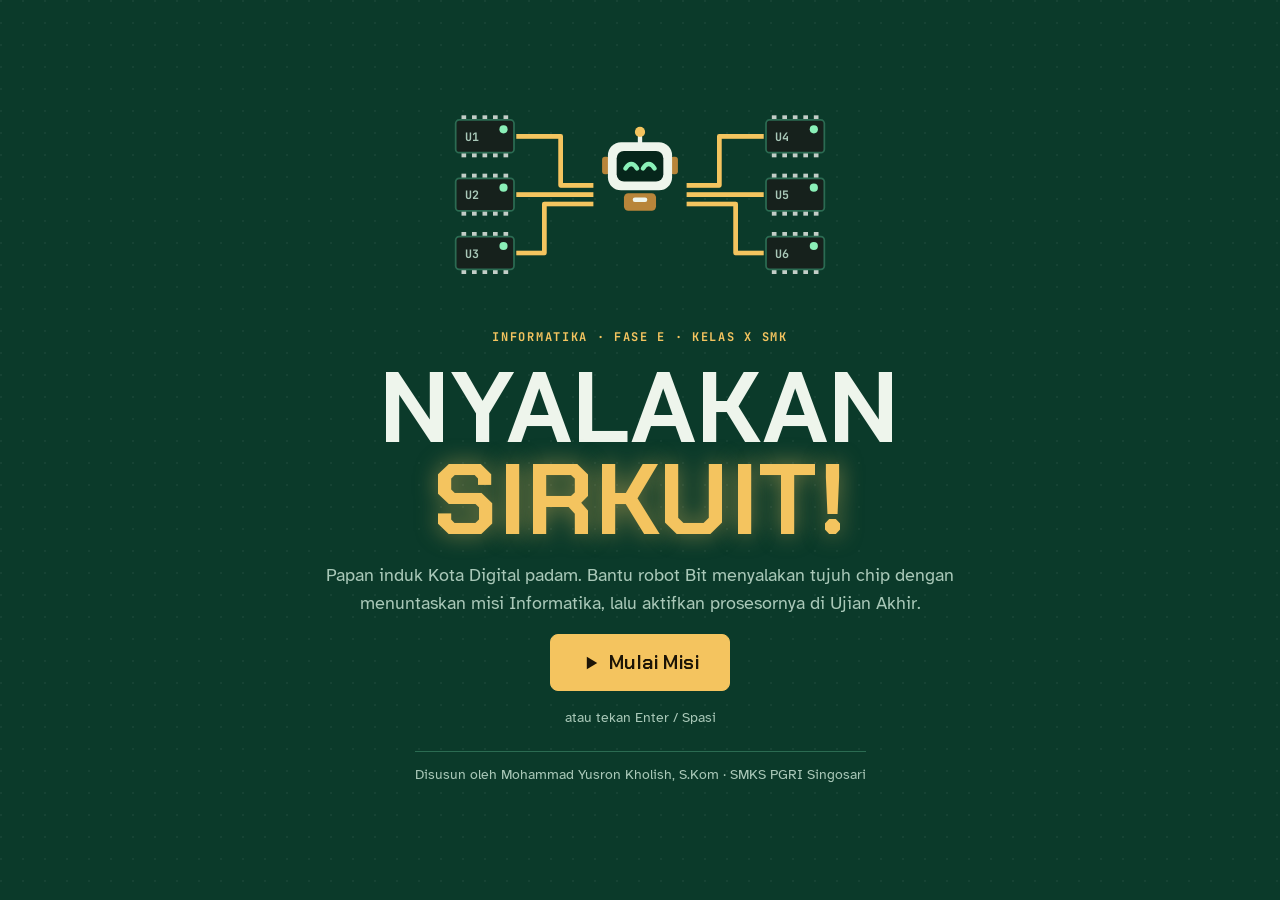
==== gim-informatika-x/index.html @ 89676463 "Tambah gim Nyalakan Sirkuit! untuk Informatika kelas X SMK Gim edukasi satu file HTML (offline, siap" ====
<!doctype html>
<html lang="id">
<head>
<meta charset="utf-8">
<meta name="viewport" content="width=device-width, initial-scale=1, viewport-fit=cover">
<title>Nyalakan Sirkuit</title>
<meta name="claude:viewport-fit-sides" content="cover">
<meta name="description" content="Gim edukasi Informatika kelas X SMK (Fase E): tujuh misi berpikir komputasional, literasi digital, analisis data, serta algoritma dan pemrograman, ditutup Ujian Akhir.">
<meta name="theme-color" content="#06261b">
<style>
:root{
  /* Tata letak: papan sirkuit. Peta = papan induk (7 chip mengelilingi prosesor); layar lain = panel modul di atas papan. */
  --mask:#0b3a2a;
  --mask-deep:#06261b;
  --panel:#0f4632;
  --panel-hi:#155840;
  --line:#2b6b52;
  --ic:#16211c;
  --ic-hi:#22312a;
  --pin:#c3cdc7;
  --copper:#b8853a;
  --copper-lit:#f4c45f;
  --copper-hi:#ffd67e;
  --silk:#eef5ec;
  --silk-dim:#a9c8b8;
  --ink:#1c1406;
  --ok:#8af0b8;
  --ok-bg:rgba(138,240,184,.13);
  --bad:#ff9b84;
  --bad-bg:rgba(255,155,132,.13);
  --sel:#94d6ff;
  --sel-bg:rgba(148,214,255,.14);
  --led-off:#3a4a43;
  --shade:rgba(2,14,9,.55);
  --py-k:#f4c45f; --py-s:#b6e2ff; --py-n:#ffb8a0; --py-f:#d9c6ff; --py-c:#86a596;
  --sheet-bg:#f7f9f5; --sheet-head:#dfe7e0; --sheet-line:#b7c5ba;
  --f-display:"Chakra Petch","Bahnschrift","Segoe UI",system-ui,sans-serif;
  --f-body:"Atkinson Hyperlegible","Segoe UI",system-ui,-apple-system,Roboto,sans-serif;
  --f-mono:"JetBrains Mono",ui-monospace,"Cascadia Mono",Consolas,monospace;
  --r:8px;
  color-scheme:dark;
  background:var(--mask);
  padding-top:env(safe-area-inset-top,0px);
  padding-bottom:env(safe-area-inset-bottom,0px);
}
*,*::before,*::after{box-sizing:border-box}
html{-webkit-text-size-adjust:100%}
body{margin:0;min-height:100vh;background-color:var(--mask);color:var(--silk);font-family:var(--f-body);font-size:16px;line-height:1.55;
  background-image:radial-gradient(circle at 1px 1px,rgba(238,245,236,.05) 1px,transparent 1.6px);background-size:22px 22px}
body::before{content:"";position:fixed;inset:0 0 auto;height:env(safe-area-inset-top,0px);z-index:40;background:var(--mask-deep)}
[hidden]{display:none!important}
img,svg{max-width:100%}
button,input,textarea{font:inherit;color:inherit}
a{color:var(--copper-lit)}
h1,h2,h3{font-family:var(--f-display);line-height:1.15;text-wrap:balance;margin:0}
h1{font-size:clamp(28px,4.6vw,40px);font-weight:700;letter-spacing:.01em}
h2{font-size:22px;font-weight:700}
h3,.h3{font-size:18px;font-weight:600;font-family:var(--f-display)}
p{margin:0}
ul,ol{margin:0}
code,.mono{font-family:var(--f-mono);font-size:.92em}
code,.mono,.code,.code-tx,.report,.sheet,.fx,textarea{font-variant-ligatures:none;font-feature-settings:"liga" 0,"calt" 0}
code{background:var(--mask-deep);border:1px solid var(--line);border-radius:5px;padding:1px 6px;white-space:pre-wrap;word-break:break-word}
.big{font-size:22px}
.small{font-size:14px}
.muted{color:var(--silk-dim)}
.eyebrow{font-family:var(--f-mono);font-size:12px;font-weight:700;letter-spacing:.14em;text-transform:uppercase;color:var(--copper-lit)}
.lead{font-size:18px;color:var(--silk-dim);max-width:60ch}
.sr{position:absolute!important;width:1px;height:1px;overflow:hidden;clip:rect(0 0 0 0);white-space:nowrap}
.stack{display:flex;flex-direction:column;gap:16px}
.row{display:flex;flex-wrap:wrap;gap:10px;align-items:center}
.row.end{justify-content:flex-end}
.between{justify-content:space-between}
.panel{background:var(--panel);border:1px solid var(--line);border-radius:14px;padding:20px}
:focus-visible{outline:3px solid var(--sel);outline-offset:2px}
[tabindex="-1"]:focus,[tabindex="-1"]:focus-visible{outline:none}
.ic{width:20px;height:20px;flex:none;fill:none;stroke:currentColor;stroke-width:2;stroke-linecap:round;stroke-linejoin:round;vertical-align:-4px}

/* ---------- Tombol ---------- */
.btn{display:inline-flex;align-items:center;justify-content:center;gap:8px;min-height:44px;padding:9px 18px;border-radius:var(--r);border:1px solid var(--line);
  background:var(--panel-hi);color:var(--silk);font-family:var(--f-display);font-weight:600;font-size:16px;letter-spacing:.02em;cursor:pointer;text-decoration:none;
  transition:background .15s,border-color .15s,transform .08s;text-align:center}
.btn:hover{border-color:var(--silk-dim)}
.btn:active{transform:translateY(1px)}
.btn-gold{background:var(--copper-lit);border-color:var(--copper-lit);color:var(--ink)}
.btn-gold:hover{background:var(--copper-hi);border-color:var(--copper-hi)}
.btn-ghost{background:transparent}
.btn-sm{min-height:36px;padding:6px 12px;font-size:14px}
.btn-lg{min-height:56px;padding:12px 30px;font-size:20px}
.btn-block{width:100%}
.btn[disabled]{opacity:.45;cursor:not-allowed;transform:none}
.iconbtn{width:40px;height:40px;display:grid;place-items:center;border:1px solid var(--line);background:var(--panel);border-radius:var(--r);cursor:pointer;flex:none}
.pill{display:inline-flex;align-items:center;gap:6px;font-family:var(--f-mono);font-size:13px;font-weight:700;padding:5px 11px;border:1px solid var(--line);border-radius:999px;background:var(--panel);font-variant-numeric:tabular-nums;white-space:nowrap}
.pill .ic{width:16px;height:16px;color:var(--copper-lit)}

/* ---------- Bilah atas ---------- */
.topbar{position:sticky;top:env(safe-area-inset-top,0px);z-index:30;background:var(--mask-deep);border-bottom:1px solid var(--line);
  padding-left:max(16px,env(safe-area-inset-left,0px));padding-right:max(16px,env(safe-area-inset-right,0px))}
.topbar-in{max-width:1120px;margin:0 auto;display:flex;align-items:center;gap:10px;padding-block:10px}
.brand{display:flex;align-items:center;gap:10px;background:none;border:0;padding:4px;cursor:pointer;font-family:var(--f-display);font-weight:700;font-size:19px;letter-spacing:.02em;min-width:0}
.brand .logo{width:30px;height:30px;flex:none}
.lg-a{fill:var(--ic);stroke:var(--copper-lit);stroke-width:2}.lg-b{fill:var(--copper-lit)}.lg-c{fill:none;stroke:var(--pin);stroke-width:2;stroke-linecap:round}
.b-short{display:none}
.hud{margin-left:auto;display:flex;align-items:center;gap:8px}
.nav{max-width:1120px;margin:0 auto;display:flex;gap:6px;overflow-x:auto;padding-bottom:10px;scrollbar-width:none}
.nav::-webkit-scrollbar{display:none}
.nav button{flex:none;display:inline-flex;align-items:center;gap:7px;min-height:38px;padding:6px 14px;border-radius:999px;border:1px solid var(--line);background:transparent;cursor:pointer;font-weight:700;font-size:14px}
.nav button .ic{width:17px;height:17px}
.nav button[aria-current="page"]{background:var(--copper-lit);border-color:var(--copper-lit);color:var(--ink)}
.demo-bar{background:var(--copper-lit);color:var(--ink);font-weight:700;padding-block:8px;padding-left:max(16px,env(safe-area-inset-left,0px));padding-right:max(16px,env(safe-area-inset-right,0px))}
.demo-bar .wrap{display:flex;gap:12px;align-items:center;justify-content:space-between;flex-wrap:wrap}
.demo-bar .btn{background:var(--ink);color:var(--copper-lit);border-color:var(--ink)}
main{display:block;padding-left:max(16px,env(safe-area-inset-left,0px));padding-right:max(16px,env(safe-area-inset-right,0px));padding-block:22px 56px}
main:focus{outline:none}
.wrap{max-width:1120px;margin:0 auto}
.narrow{max-width:560px;margin:0 auto}
.crumb{margin-bottom:14px}

/* ---------- Bit (maskot) ---------- */
.bit{flex:none;display:block}
.bit .bh{fill:var(--silk)} .bit .bf{fill:var(--mask-deep)} .bit .be{fill:var(--ok)} .bit .bel{fill:none;stroke:var(--ok);stroke-width:3;stroke-linecap:round}
.bit .bl{fill:var(--copper-lit)} .bit .bb{fill:var(--copper)} .bit .ba{stroke:var(--silk);stroke-width:3;stroke-linecap:round}
.say{display:flex;gap:12px;align-items:flex-start}
.bubble{position:relative;background:var(--silk);color:var(--ink);padding:12px 15px;border-radius:12px;font-size:16px;line-height:1.45;min-width:0}
.bubble::before{content:"";position:absolute;left:-8px;top:16px;border:8px solid transparent;border-right-color:var(--silk);border-left:0}
.bubble code{background:rgba(0,0,0,.08);border-color:rgba(0,0,0,.18)}

/* ---------- Splash ---------- */
.splash{min-height:calc(100vh - 80px);display:grid;place-items:center;text-align:center;padding-block:24px}
.splash-in{display:flex;flex-direction:column;align-items:center;gap:16px;max-width:660px}
.splash-art{width:min(420px,88vw);height:auto}
.splash-title{font-size:clamp(46px,12vw,100px);line-height:.92;text-transform:uppercase;letter-spacing:.015em}
.splash-title .lit{display:block;color:var(--copper-lit);text-shadow:0 0 22px rgba(244,196,95,.5)}
.credit{font-size:14px;color:var(--silk-dim);border-top:1px solid var(--line);padding-top:12px;margin-top:6px}
.sp-base{fill:none;stroke:var(--copper);stroke-width:4;stroke-linejoin:round;opacity:.45}
.sp-lit{fill:none;stroke:var(--copper-lit);stroke-width:4;stroke-linejoin:round;stroke-dasharray:240;stroke-dashoffset:240;animation:draw 1s ease-out forwards}
.sp-chip{fill:var(--ic);stroke:var(--line);stroke-width:1.5}
.sp-pin{fill:var(--pin)}
.sp-led{fill:var(--led-off);animation:ledon .25s forwards}
.sp-txt{fill:var(--silk-dim);font-family:var(--f-mono);font-size:10px;font-weight:700}
@keyframes draw{to{stroke-dashoffset:0}}
@keyframes ledon{to{fill:var(--ok)}}

/* ---------- Papan sirkuit (peta) ---------- */
.hub{display:grid;grid-template-columns:minmax(0,1fr) 340px;gap:28px;align-items:start}
.hub-head{margin-bottom:14px;display:flex;flex-direction:column;gap:4px}
.board{container-type:inline-size;position:relative;width:100%;max-width:max(340px,min(660px,calc((100vh - 230px) * .952)));aspect-ratio:100/105;margin-inline:auto;border-radius:18px;
  background:radial-gradient(ellipse at 50% 50%,var(--panel) 0%,var(--mask) 72%);border:1px solid var(--line);
  box-shadow:inset 0 0 0 7px var(--mask-deep),inset 0 0 0 8px var(--line)}
.traces{position:absolute;inset:0;width:100%;height:100%}
.trace{fill:none;stroke:var(--copper);stroke-width:5;stroke-linecap:round;stroke-linejoin:round;opacity:.33;vector-effect:non-scaling-stroke}
.trace.lit{opacity:1;stroke:var(--copper-lit)}
.flow{fill:none;stroke:var(--silk);stroke-width:2;stroke-linecap:round;stroke-dasharray:3 13;vector-effect:non-scaling-stroke;animation:flow 1s linear infinite;opacity:.9}
@keyframes flow{to{stroke-dashoffset:-16}}
.deco{fill:none;stroke:var(--line);stroke-width:3;stroke-linecap:round;stroke-linejoin:round;vector-effect:non-scaling-stroke}
.via{fill:var(--mask-deep);stroke:var(--copper);stroke-width:2;vector-effect:non-scaling-stroke}
.hole{fill:var(--mask-deep);stroke:var(--copper);stroke-width:3;vector-effect:non-scaling-stroke}
.silk{fill:var(--silk-dim);font-family:var(--f-mono);font-size:1.9px;font-weight:700;letter-spacing:.12px;opacity:.75}
.chip{position:absolute;transform:translate(-50%,-50%);width:24%;height:14.6%;padding:4px 7px 4px 9px;display:flex;flex-direction:column;justify-content:center;gap:1px;text-align:left;
  background:linear-gradient(180deg,var(--ic-hi),var(--ic));border:1px solid var(--mask-deep);border-radius:5px;cursor:pointer;color:var(--silk);
  box-shadow:0 3px 0 var(--mask-deep),0 8px 16px var(--shade);transition:transform .15s}
.chip:hover{transform:translate(-50%,-52%)}
.chip::before,.chip::after{content:"";position:absolute;left:12%;right:12%;height:5px;background:repeating-linear-gradient(90deg,var(--pin) 0 3px,transparent 3px 8px)}
.chip::before{top:-6px}.chip::after{bottom:-6px}
.c-code{font-family:var(--f-mono);font-weight:700;font-size:clamp(9px,1.75cqw,12px);color:var(--silk-dim);letter-spacing:.05em;line-height:1.2}
.c-name{font-family:var(--f-display);font-weight:700;font-size:clamp(11px,2.65cqw,17px);line-height:1.08}
.c-stat{display:flex;align-items:center;gap:2px;color:var(--copper-lit);font-size:clamp(9px,1.7cqw,12px);font-family:var(--f-mono);line-height:1.2}
.c-stat .ic{width:clamp(10px,2.2cqw,15px);height:clamp(10px,2.2cqw,15px)}
.c-stat .off{color:var(--led-off)}
.c-led{position:absolute;top:6px;right:6px;width:7px;height:7px;border-radius:50%;background:var(--led-off)}
.c-k{display:none;color:var(--silk-dim);font-weight:700;margin-right:3px}
@container (max-width:470px){.chip .c-code{display:none}.c-k{display:inline}.chip{padding:3px 5px 3px 7px}.chip.cpu .c-code{display:none}}
.chip.done .c-led{background:var(--ok);box-shadow:0 0 8px var(--ok)}
.chip.part .c-led{background:var(--copper-lit);box-shadow:0 0 8px var(--copper-lit)}
.chip.next{outline:2px solid var(--copper-lit);outline-offset:4px;animation:pulse 1.8s ease-in-out infinite}
@keyframes pulse{50%{outline-color:transparent}}
.chip.locked{cursor:not-allowed;opacity:.55}
.chip.locked .c-stat{color:var(--silk-dim)}
.chip.cpu{width:34%;height:23%;align-items:center;text-align:center;padding:8px;
  background:linear-gradient(135deg,var(--ic-hi),var(--ic));border-radius:8px}
.chip.cpu::before,.chip.cpu::after{left:8%;right:8%}
.chip.cpu .die{position:absolute;inset:16%;border:1px solid var(--line);border-radius:4px;pointer-events:none}
.chip.cpu .c-name{font-size:clamp(18px,5cqw,30px);letter-spacing:.06em}
.chip.cpu.on{box-shadow:0 0 0 2px var(--copper-lit),0 0 34px rgba(244,196,95,.45)}
.chip.cpu.on .c-name{color:var(--copper-lit)}
.pwr{position:absolute;transform:translate(-50%,-50%);width:10%;height:13%;border-radius:4px;background:var(--ic);border:1px solid var(--line);display:flex;flex-direction:column;align-items:center;justify-content:center;gap:3px;
  font-family:var(--f-mono);font-weight:700;font-size:clamp(8px,1.6cqw,11px);color:var(--silk-dim)}
.pwr i{width:8px;height:8px;border-radius:50%;background:var(--ok);box-shadow:0 0 8px var(--ok)}
.side{display:flex;flex-direction:column;gap:16px}
.player .who{display:flex;justify-content:space-between;align-items:flex-start;gap:12px}
.stat3{display:grid;grid-template-columns:repeat(3,1fr);gap:8px;margin-block:14px 12px}
.stat3 div{background:var(--mask);border:1px solid var(--line);border-radius:10px;padding:8px 10px;display:flex;flex-direction:column}
.stat3 b{font-family:var(--f-display);font-size:20px;font-variant-numeric:tabular-nums}
.stat3 span{font-size:12px;color:var(--silk-dim);font-family:var(--f-mono);letter-spacing:.06em;text-transform:uppercase}
.xpbar{height:8px;background:var(--mask-deep);border-radius:99px;overflow:hidden;border:1px solid var(--line)}
.xpbar i{display:block;height:100%;background:linear-gradient(90deg,var(--copper),var(--copper-lit))}
.steps{list-style:none;padding:0;display:grid;gap:10px;counter-reset:s;margin-top:10px}
.steps li{display:grid;grid-template-columns:28px 1fr;gap:10px;align-items:start;font-size:15px}
.steps li::before{counter-increment:s;content:counter(s);font-family:var(--f-mono);font-weight:700;font-size:13px;width:26px;height:26px;border-radius:50%;display:grid;place-items:center;border:1px solid var(--copper-lit);color:var(--copper-lit)}

/* ---------- Briefing ---------- */
.brief-head{display:flex;flex-direction:column;gap:10px;margin-bottom:22px}
.brief-head .say{max-width:720px;margin-top:6px}
.brief-grid{display:grid;grid-template-columns:minmax(0,1fr) 330px;gap:24px;align-items:start}
.mcards{display:grid;grid-template-columns:repeat(auto-fill,minmax(min(100%,240px),1fr));gap:12px}
.mcard{background:var(--panel);border:1px solid var(--line);border-radius:12px;padding:14px 16px;display:flex;flex-direction:column;gap:6px}
.mcard h3{font-size:17px;color:var(--copper-lit)}
.mcard p{font-size:15.5px}
.kerja{border-left:3px solid var(--copper-lit);padding:10px 14px;background:var(--mask-deep);border-radius:0 10px 10px 0}
.mission{position:sticky;top:calc(env(safe-area-inset-top,0px) + 118px)}
.spec{list-style:none;padding:0;display:grid;gap:8px}
.spec li{display:flex;justify-content:space-between;gap:14px;border-bottom:1px dashed var(--line);padding-bottom:7px;font-size:15px}
.spec li b{font-family:var(--f-mono);text-align:right}

/* ---------- Area main ---------- */
.play{max-width:900px;margin:0 auto;display:flex;flex-direction:column;gap:14px}
.play-top{display:flex;align-items:center;gap:10px;flex-wrap:wrap}
.play-top .eyebrow{flex:1;min-width:140px}
.pips{display:flex;gap:5px}
.pips i{flex:1;height:7px;border-radius:4px;background:var(--mask-deep);border:1px solid var(--line)}
.pips i.done{background:var(--copper-lit);border-color:var(--copper-lit)}
.pips i.now{background:var(--silk-dim)}
.task{background:var(--panel);border:1px solid var(--line);border-radius:14px;padding:20px;display:flex;flex-direction:column;gap:14px;min-width:0}
.task-kind{font-family:var(--f-mono);font-size:12px;font-weight:700;letter-spacing:.12em;text-transform:uppercase;color:var(--silk-dim)}
.task-q{font-family:var(--f-body);font-size:19px;font-weight:700;line-height:1.4;text-wrap:pretty}
.task-q:focus{outline:none}
.task-actions{display:flex;gap:10px;justify-content:space-between;flex-wrap:wrap}
.hintbox .bubble{font-size:15px}
.fb{border-radius:14px;padding:16px 18px;border:2px solid var(--line);background:var(--panel);display:flex;flex-direction:column;gap:12px}
.fb.ok{border-color:var(--ok)} .fb.bad{border-color:var(--bad)} .fb.part{border-color:var(--copper-lit)}
.fb-head{display:flex;align-items:center;gap:12px}
.fb-title{font-family:var(--f-display);font-size:21px;font-weight:700}
.fb.ok .fb-title{color:var(--ok)} .fb.bad .fb-title{color:var(--bad)} .fb.part .fb-title{color:var(--copper-lit)}
.fb-body{display:flex;flex-direction:column;gap:8px}
.fb .btn{align-self:flex-start}

/* Pilihan ganda */
.opts{display:grid;gap:10px}
.opt{display:grid;grid-template-columns:32px minmax(0,1fr) 22px;gap:12px;align-items:center;text-align:left;padding:11px 14px;min-height:54px;border:1px solid var(--line);background:var(--mask);border-radius:10px;cursor:pointer;line-height:1.4}
.opt:hover{border-color:var(--silk-dim)}
.opt .k{font-family:var(--f-mono);font-weight:700;width:30px;height:30px;display:grid;place-items:center;border:1px solid var(--line);border-radius:7px;font-size:14px}
.opt[aria-pressed="true"]{border-color:var(--sel);background:var(--sel-bg)}
.opt[aria-pressed="true"] .k{background:var(--sel);color:var(--ink);border-color:var(--sel)}
.opt.ok{border-color:var(--ok);background:var(--ok-bg)} .opt.ok .k{background:var(--ok);color:var(--ink);border-color:var(--ok)}
.opt.bad{border-color:var(--bad);background:var(--bad-bg)} .opt.bad .k{background:var(--bad);color:var(--ink);border-color:var(--bad)}
.opt[disabled]{cursor:default}
.opt code{white-space:pre-wrap}

/* Kode */
.code{font-family:var(--f-mono);font-size:14.5px;line-height:1.6;background:var(--mask-deep);border:1px solid var(--line);border-radius:10px;padding:10px 0;overflow-x:auto}
.code .ln{display:grid;grid-template-columns:40px max-content;white-space:pre;padding:1px 16px 1px 0;width:100%;min-width:max-content;text-align:left;background:none;border:0;border-left:3px solid transparent;cursor:default}
.code .ln::before{content:attr(data-n);color:var(--py-c);text-align:right;padding-right:14px}
.code.pick .ln{cursor:pointer}
.code.pick .ln:hover{background:var(--sel-bg)}
.code .ln[aria-pressed="true"]{background:var(--sel-bg);border-left-color:var(--sel)}
.code .ln.ok{background:var(--ok-bg);border-left-color:var(--ok)}
.code .ln.bad{background:var(--bad-bg);border-left-color:var(--bad)}
.py-k{color:var(--py-k);font-weight:700} .py-s{color:var(--py-s)} .py-n{color:var(--py-n)} .py-f{color:var(--py-f)} .py-c{color:var(--py-c);font-style:italic}
.bug-info{display:flex;flex-direction:column;gap:6px;border-left:3px solid var(--copper-lit);padding:8px 14px;background:var(--mask-deep);border-radius:0 10px 10px 0}

/* Kelompokkan / pasangkan */
.tray{display:flex;flex-wrap:wrap;gap:8px;min-height:60px;padding:12px;border:1px dashed var(--line);border-radius:12px;background:var(--mask);align-items:flex-start}
.tok{display:block;padding:9px 13px;border-radius:9px;border:1px solid var(--line);background:var(--panel-hi);cursor:grab;text-align:left;touch-action:none;max-width:100%;font-size:15.5px;line-height:1.35;user-select:none;-webkit-user-select:none}
.tok:hover{border-color:var(--silk-dim)}
.tok[aria-pressed="true"]{border-color:var(--sel);box-shadow:0 0 0 2px var(--sel);background:var(--sel-bg)}
.tok.ok{border-color:var(--ok);background:var(--ok-bg)}
.tok.bad{border-color:var(--bad);background:var(--bad-bg)}
.tok .fix{display:block;font-size:13px;color:var(--bad);font-family:var(--f-mono);font-weight:700;margin-top:3px}
.tok.dragging{opacity:.35}
.ghost{position:fixed;left:0;top:0;pointer-events:none;z-index:100;opacity:.95;transform:translate(-50%,-50%) rotate(-2deg);box-shadow:0 10px 24px var(--shade);max-width:280px}
.bins{display:grid;grid-template-columns:repeat(auto-fit,minmax(min(100%,190px),1fr));gap:10px}
.bin{border:1px solid var(--line);border-radius:12px;background:var(--mask);min-height:120px;display:flex;flex-direction:column;cursor:pointer}
.bin-head{display:flex;justify-content:space-between;align-items:center;gap:8px;font-family:var(--f-display);font-weight:700;font-size:16px;padding:10px 12px;border:0;border-bottom:1px solid var(--line);text-align:left;background:var(--ic);border-radius:12px 12px 0 0;cursor:pointer;color:var(--copper-lit)}
.bin-head .cnt{font-family:var(--f-mono);font-size:12px;color:var(--silk-dim)}
.bin-body{padding:8px;display:flex;flex-direction:column;gap:6px;flex:1}
.bin.hot{border-color:var(--sel);background:var(--sel-bg)}
.pairs{display:grid;gap:8px}
.pair{display:grid;grid-template-columns:minmax(96px,28%) minmax(0,1fr);gap:10px;align-items:stretch}
.pair .term{font-family:var(--f-display);font-weight:700;display:flex;align-items:center;padding:10px 12px;background:var(--ic);border:1px solid var(--line);border-radius:9px;color:var(--copper-lit);line-height:1.2}
.slot{min-height:50px;border:1px dashed var(--line);border-radius:9px;padding:6px;display:flex;align-items:center;cursor:pointer;background:var(--mask);text-align:left;width:100%}
.slot.hot{border-color:var(--sel);background:var(--sel-bg)}
.slot .ph{color:var(--silk-dim);font-size:14px;padding-left:6px}
.slot .tok{cursor:pointer;width:100%}

/* Urutkan */
.urut{display:grid;grid-template-columns:minmax(0,1fr) minmax(0,1fr);gap:16px}
.ulist{list-style:none;padding:0;display:flex;flex-direction:column;gap:8px;margin-top:8px}
.uitem{width:100%;display:grid;grid-template-columns:28px minmax(0,1fr);gap:10px;align-items:center;text-align:left;padding:10px 12px;border:1px solid var(--line);border-radius:9px;background:var(--panel-hi);cursor:pointer;line-height:1.4}
.uitem:hover{border-color:var(--silk-dim)}
.uitem .no{font-family:var(--f-mono);font-weight:700;font-size:13px;width:26px;height:26px;border-radius:6px;display:grid;place-items:center;background:var(--mask-deep);color:var(--copper-lit)}
.uitem .no .ic{width:14px;height:14px}
.uitem.ok{border-color:var(--ok);background:var(--ok-bg)} .uitem.bad{border-color:var(--bad);background:var(--bad-bg)}
.uitem[disabled]{cursor:default}
.uslot{border:1px dashed var(--line);border-radius:9px;min-height:48px;display:grid;grid-template-columns:28px 1fr;gap:10px;align-items:center;padding:8px 12px;color:var(--silk-dim)}
.uslot .no{font-family:var(--f-mono);font-weight:700;font-size:13px;text-align:center}
.code-tx{font-family:var(--f-mono);font-size:14px;white-space:pre;overflow-x:auto;display:block}

/* Tabel data */
.dt-wrap{overflow-x:auto;border:1px solid var(--line);border-radius:12px}
table.dt{border-collapse:collapse;width:100%;min-width:560px;font-size:15px;font-variant-numeric:tabular-nums}
.dt caption{text-align:left;padding:10px 12px;font-family:var(--f-display);font-weight:700;background:var(--ic);color:var(--copper-lit)}
.dt th,.dt td{padding:7px 10px;border-bottom:1px solid var(--line);text-align:left;white-space:nowrap}
.dt th{font-family:var(--f-mono);font-size:12px;letter-spacing:.06em;text-transform:uppercase;color:var(--silk-dim);background:var(--mask-deep)}
.dt td.num{font-family:var(--f-mono);color:var(--silk-dim)}
.dt tr.flag td{background:var(--sel-bg)}
.dt tr.ok td{background:var(--ok-bg)} .dt tr.miss td,.dt tr.bad td{background:var(--bad-bg)}
.dt td.kosong{background-image:repeating-linear-gradient(45deg,transparent 0 6px,var(--line) 6px 7px)}
.tg{width:38px;height:38px;border-radius:8px;border:1px solid var(--line);background:var(--mask);display:grid;place-items:center;cursor:pointer;color:var(--silk);font-family:var(--f-mono);font-weight:700;font-size:14px}
.tg:hover{border-color:var(--sel)}
.tg[aria-pressed="true"]{background:var(--sel);border-color:var(--sel);color:var(--ink)}
.reasons{list-style:none;padding:0;display:grid;gap:6px}
.reasons li{display:flex;gap:8px;align-items:flex-start}
.reasons li.ok .ic{color:var(--ok)} .reasons li.miss .ic,.reasons li.bad .ic{color:var(--bad)}

/* Spreadsheet & grafik */
.sheet-wrap{display:inline-flex;flex-direction:column;max-width:100%;border:1px solid var(--sheet-line);border-radius:8px;overflow:hidden;background:var(--sheet-bg);color:var(--ink);align-self:flex-start}
.fx{display:flex;align-items:center;gap:10px;padding:6px 10px;border-bottom:1px solid var(--sheet-line);font-family:var(--f-mono);font-size:14px;background:var(--sheet-bg)}
.fx span{font-style:italic;font-weight:700;color:var(--copper)}
.fx code{background:transparent;border:0;padding:0;color:var(--ink)}
.sheet{border-collapse:collapse;font-family:var(--f-mono);font-size:14.5px;font-variant-numeric:tabular-nums}
.sheet th,.sheet td{border:1px solid var(--sheet-line);padding:5px 14px;min-width:44px}
.sheet th{background:var(--sheet-head);font-weight:700;font-size:12.5px;text-align:center}
.sheet td.hd{font-weight:700}
.sheet td.num{text-align:right}
.chart{margin:0;max-width:520px;background:var(--mask-deep);border:1px solid var(--line);border-radius:12px;padding:12px}
.chart figcaption{font-family:var(--f-display);font-weight:700;margin-bottom:6px}
.chart svg{width:100%;height:auto;display:block}
.ch-grid{stroke:var(--line);stroke-width:1}
.ch-ax{fill:var(--silk-dim);font-family:var(--f-mono);font-size:11px}
.ch-cat{fill:var(--silk);font-family:var(--f-mono);font-size:11.5px}
.ch-val{fill:var(--silk);font-family:var(--f-mono);font-size:12px;font-weight:700}
.ch-bar{fill:var(--copper-lit)}
.abc{display:flex;flex-wrap:wrap;gap:3px}
.abc span{width:26px;height:28px;display:grid;place-items:center;font-family:var(--f-mono);font-weight:700;font-size:13px;background:var(--mask-deep);border:1px solid var(--line);border-radius:5px}

/* Kartu kilat */
.qmeta{display:flex;justify-content:space-between;gap:10px}
.timer{height:8px;background:var(--mask-deep);border-radius:99px;overflow:hidden;border:1px solid var(--line)}
.timer i{display:block;height:100%;background:var(--copper-lit);transform-origin:left center}
.qcard{border:1px solid var(--line);background:var(--mask);border-radius:14px;padding:24px 20px;min-height:130px;display:grid;place-items:center;text-align:center;font-size:19px;font-weight:700;line-height:1.45;overflow-wrap:anywhere}
.qbtns{display:grid;grid-template-columns:1fr 1fr;gap:10px}
.qbtn{min-height:62px;font-size:18px}
.q-a{border-color:var(--ok)} .q-b{border-color:var(--bad)}
.qbtn[disabled]{opacity:.5}
.qbtn.ok,.qbtn.bad{opacity:1}
.qbtn.ok{background:var(--ok);color:var(--ink);border-color:var(--ok)}
.qbtn.bad{background:var(--bad);color:var(--ink);border-color:var(--bad)}
.qfb{display:flex;flex-direction:column;gap:10px;align-items:flex-start}
.qsum{list-style:none;padding:0;display:grid;gap:8px}
.qsum li{display:flex;gap:8px;align-items:flex-start}
.qsum li.ok>.ic{color:var(--ok)} .qsum li.bad>.ic{color:var(--bad)}
.qsum .big{font-size:16px}

/* Robot kurir */
.robot-wrap{display:grid;grid-template-columns:minmax(0,1fr) minmax(0,1fr);gap:20px;align-items:start}
.rgrid{position:relative;display:grid;grid-template-columns:repeat(var(--w),1fr);aspect-ratio:var(--w)/var(--h);width:100%;max-width:440px;margin-inline:auto;
  background:var(--mask-deep);border:2px solid var(--line);border-radius:12px;overflow:hidden}
.rcell{position:relative;box-shadow:inset 0 0 0 .5px var(--line)}
.rcell svg{position:absolute;left:10%;top:10%;width:80%;height:80%}
.g-b{fill:var(--ic-hi);stroke:var(--line);stroke-width:1.5}
.g-w{fill:var(--silk-dim);opacity:.45}
.sv-b{fill:var(--copper-lit)} .sv-l{fill:var(--ink)} .sv-led{fill:var(--ok)}
.rcell.goal{background:rgba(244,196,95,.12)}
.rcell.start::after{content:"";position:absolute;inset:30%;border:2px dashed var(--silk-dim);border-radius:50%;opacity:.5}
.rbot{position:absolute;left:0;top:0;width:calc(100% / var(--w));height:calc(100% / var(--h));transition:transform .34s ease;display:grid;place-items:center;pointer-events:none;z-index:2}
.rb-in{width:84%;height:84%;transition:transform .3s ease}
.rb-in svg{width:100%;height:100%;display:block}
.bt-n{fill:var(--copper-lit)}.bt-b{fill:var(--silk)}.bt-f{fill:var(--mask-deep)}.bt-e{fill:var(--ok)}
.rbot.bump .rb-in{animation:bump .35s}
.rbot.win .rb-in svg{filter:drop-shadow(0 0 8px var(--copper-lit))}
@keyframes bump{30%{transform:var(--rot) scale(.82)}60%{transform:var(--rot) scale(1.08)}}
.rctrl{display:flex;flex-direction:column;gap:12px;min-width:0}
.palette{display:grid;grid-template-columns:repeat(3,1fr);gap:8px}
.cmd{display:flex;flex-direction:column;align-items:center;gap:4px;padding:10px 6px;min-height:68px;border-radius:10px;border:1px solid var(--copper-lit);background:var(--ic);cursor:pointer;font-weight:700;font-size:14px}
.cmd .ic{width:26px;height:26px;color:var(--copper-lit)}
.cmd:hover{background:var(--ic-hi)}
.cmd[disabled],.blk[disabled]{opacity:.5;cursor:default}
.prog-head{display:flex;justify-content:space-between;align-items:center;gap:8px;flex-wrap:wrap}
.prog{list-style:none;padding:10px;margin:0;display:flex;flex-wrap:wrap;gap:6px;min-height:62px;border:1px dashed var(--line);border-radius:10px;background:var(--mask)}
.blk{display:flex;flex-direction:column;align-items:center;justify-content:center;width:44px;height:48px;border-radius:8px;border:1px solid var(--line);background:var(--panel-hi);cursor:pointer;font-family:var(--f-mono);font-size:11px;font-weight:700;gap:1px}
.blk .ic{width:18px;height:18px;color:var(--copper-lit)}
.blk.run{background:var(--copper-lit);color:var(--ink);border-color:var(--copper-lit)}
.blk.run .ic{color:var(--ink)}
.prog .empty{align-self:center;padding:4px}
.rmsg{min-height:1.5em;font-weight:700;color:var(--copper-lit)}

/* Hasil */
.result{max-width:900px;margin:0 auto;display:flex;flex-direction:column;gap:22px}
.score-hero{display:grid;grid-template-columns:auto minmax(0,1fr);gap:28px;align-items:center}
.score-big{font-family:var(--f-display);font-size:clamp(72px,15vw,120px);font-weight:700;line-height:.9;font-variant-numeric:tabular-nums;color:var(--copper-lit)}
.score-big small{font-size:.28em;color:var(--silk-dim);margin-left:4px}
.stars-big{display:flex;gap:8px;margin-bottom:10px}
.stars-big .ic{width:42px;height:42px;color:var(--led-off)}
.stars-big .on{color:var(--copper-lit)}
.status{font-family:var(--f-display);font-size:22px;font-weight:700}
.status.ok{color:var(--ok)} .status.part{color:var(--copper-lit)} .status.bad{color:var(--bad)}
.review{display:flex;flex-direction:column;gap:8px}
.review details{border:1px solid var(--line);border-radius:12px;background:var(--panel)}
.review summary{display:grid;grid-template-columns:28px minmax(0,1fr) auto;gap:10px;align-items:center;padding:12px 14px;cursor:pointer;list-style:none}
.review summary::-webkit-details-marker{display:none}
.rv-n{font-family:var(--f-mono);font-weight:700;color:var(--silk-dim)}
.rv-t{font-weight:700;overflow-wrap:anywhere}
.rv-b{padding:0 16px 14px 52px;display:flex;flex-direction:column;gap:8px}
.chipstat{display:inline-flex;align-items:center;gap:6px;padding:3px 10px;border-radius:99px;font-size:13px;font-weight:700;border:1px solid;white-space:nowrap;font-family:var(--f-mono)}
.chipstat.ok{color:var(--ok);border-color:var(--ok)} .chipstat.part{color:var(--copper-lit);border-color:var(--copper-lit)}
.chipstat.bad{color:var(--bad);border-color:var(--bad)} .chipstat.none{color:var(--silk-dim);border-color:var(--line)}
.kunci-ul,.kunci-ol{padding-left:22px;display:grid;gap:4px}

/* Lencana */
.badges{display:grid;grid-template-columns:repeat(auto-fill,minmax(140px,1fr));gap:12px}
.badge{display:flex;flex-direction:column;align-items:center;gap:6px;text-align:center;padding:14px 10px;border:1px solid var(--line);border-radius:12px;background:var(--panel)}
.badge svg{width:58px;height:58px}
.badge b{font-family:var(--f-display);font-size:15px;line-height:1.2}
.badge span{font-size:13px;color:var(--silk-dim);line-height:1.35}
.badge.off{opacity:.5}
.hex{fill:var(--ic);stroke:var(--line);stroke-width:3}
.badge.on .hex{fill:var(--copper);stroke:var(--copper-lit)}
.hex-t{fill:var(--silk);font-family:var(--f-mono);font-weight:700;font-size:15px}
.badge.on .hex-t{fill:var(--ink)}

/* Tabel umum */
.tbl-wrap{overflow-x:auto}
table.tbl{width:100%;border-collapse:collapse;font-size:15px}
.tbl th,.tbl td{padding:10px 12px;border-bottom:1px solid var(--line);text-align:left;vertical-align:top}
.tbl th{font-family:var(--f-mono);font-size:12px;letter-spacing:.08em;text-transform:uppercase;color:var(--silk-dim);white-space:nowrap}
.tbl td.n{font-family:var(--f-mono);font-variant-numeric:tabular-nums;white-space:nowrap}
.grid2{display:grid;grid-template-columns:repeat(auto-fit,minmax(min(100%,300px),1fr));gap:16px}
.report{font-family:var(--f-mono);font-size:13.5px;line-height:1.6;background:var(--mask-deep);border:1px solid var(--line);border-radius:12px;padding:14px;white-space:pre-wrap;overflow-wrap:anywhere;margin:0;max-height:360px;overflow:auto}
label{font-weight:700;font-size:15px}
input[type="text"],input[type="password"],textarea{width:100%;padding:11px 13px;border-radius:9px;border:1px solid var(--line);background:var(--mask-deep);color:var(--silk);font-size:16px}
textarea{min-height:150px;font-family:var(--f-mono);font-size:13.5px}
input:focus,textarea:focus{outline:2px solid var(--sel);outline-offset:1px;border-color:var(--sel)}
.field{display:flex;flex-direction:column;gap:6px}
.err{color:var(--bad);font-weight:700;min-height:1.4em}
.okmsg{color:var(--ok);font-weight:700}
.dim-list{padding-left:20px;display:grid;gap:6px}

/* Modal & toast */
.backdrop{position:fixed;inset:0;background:var(--shade);backdrop-filter:blur(2px);display:grid;place-items:center;z-index:80;
  padding:max(16px,env(safe-area-inset-top,0px)) max(16px,env(safe-area-inset-right,0px)) max(16px,env(safe-area-inset-bottom,0px)) max(16px,env(safe-area-inset-left,0px))}
.modal{width:min(620px,100%);max-height:calc(100vh - 40px);overflow:auto;background:var(--panel);border:1px solid var(--line);border-radius:16px;padding:20px;display:flex;flex-direction:column;gap:14px}
.modal img{border-radius:10px;border:1px solid var(--line)}
.toast{position:fixed;left:50%;bottom:calc(20px + env(safe-area-inset-bottom,0px));transform:translateX(-50%);background:var(--silk);color:var(--ink);padding:11px 18px;border-radius:12px;font-weight:700;z-index:90;max-width:calc(100% - 32px);box-shadow:0 10px 26px var(--shade);text-align:center}

/* ---------- Responsif ---------- */
@media (max-width:900px){
  .hub,.brief-grid{grid-template-columns:minmax(0,1fr)}
  .mission{position:static}
}
@media (max-width:720px){
  .robot-wrap{grid-template-columns:minmax(0,1fr)}
  .score-hero{grid-template-columns:minmax(0,1fr);gap:12px}
}
@media (max-width:640px){
  .urut{grid-template-columns:minmax(0,1fr)}
  .task{padding:16px}
  .task-q{font-size:18px}
  .b-full{display:none}.b-short{display:inline}
  .brand{font-size:17px}
  .pair{grid-template-columns:minmax(0,1fr)}
  .rv-b{padding-left:16px}
  table.dt{min-width:0;font-size:13px}
  .dt th,.dt td{white-space:normal;padding:6px 5px}
  .dt th{font-size:10px;letter-spacing:.02em}
  .tg{width:34px;height:34px}
  .sm-hide{display:none}
}
@media (max-width:420px){
  #btn-fs{display:none}
  .pill{padding:5px 9px;font-size:12.5px}
  .qbtn{font-size:16px}
}
@media (prefers-reduced-motion:reduce){
  *,*::before,*::after{animation:none!important;transition:none!important;scroll-behavior:auto!important}
  .sp-lit{stroke-dashoffset:0}
  .sp-led{fill:var(--ok)}
}
@media print{
  body{background:#fff;background-image:none;color:#000}
  body::before,.topbar,.demo-bar,.no-print,.toast,.backdrop{display:none!important}
  main{padding:0}
  .panel,.report,.badge{background:#fff!important;color:#000!important;border-color:#999!important}
  .tbl th,.tbl td,.muted,.eyebrow,.badge span{color:#000!important;border-color:#999!important}
  .chipstat{color:#000!important;border-color:#000!important}
  .report{max-height:none}
}
</style>
</head>
<body>
<noscript><p style="padding:24px;color:#eef5ec;background:#0b3a2a">Gim ini membutuhkan JavaScript. Aktifkan JavaScript di browser, lalu muat ulang halaman.</p></noscript>

<svg width="0" height="0" style="position:absolute" aria-hidden="true">
  <symbol id="i-star" viewBox="0 0 24 24"><path fill="currentColor" stroke="none" d="M12 2.6l2.85 5.95 6.5.82-4.77 4.5 1.22 6.45L12 17.2l-5.8 3.12 1.22-6.45L2.65 9.37l6.5-.82z"/></symbol>
  <symbol id="i-lock" viewBox="0 0 24 24"><rect x="5" y="11" width="14" height="10" rx="2"/><path d="M8 11V8a4 4 0 0 1 8 0v3"/></symbol>
  <symbol id="i-check" viewBox="0 0 24 24"><path d="M5 12.5l4.5 4.5L19 7.5"/></symbol>
  <symbol id="i-x" viewBox="0 0 24 24"><path d="M6 6l12 12M18 6L6 18"/></symbol>
  <symbol id="i-bolt" viewBox="0 0 24 24"><path fill="currentColor" stroke="none" d="M13.5 2L4 14h7l-1.5 8L20 10h-7z"/></symbol>
  <symbol id="i-sound" viewBox="0 0 24 24"><path d="M4 9v6h4l5 4V5L8 9z"/><path d="M16.5 8.5a5 5 0 0 1 0 7M19 6a8.5 8.5 0 0 1 0 12"/></symbol>
  <symbol id="i-mute" viewBox="0 0 24 24"><path d="M4 9v6h4l5 4V5L8 9z"/><path d="M17 9.5l5 5M22 9.5l-5 5"/></symbol>
  <symbol id="i-back" viewBox="0 0 24 24"><path d="M15 5l-7 7 7 7"/></symbol>
  <symbol id="i-play" viewBox="0 0 24 24"><path fill="currentColor" stroke="none" d="M7 4.5l12.5 7.5L7 19.5z"/></symbol>
  <symbol id="i-hint" viewBox="0 0 24 24"><path d="M9 18h6M10 21h4"/><path d="M12 3a6 6 0 0 0-3.6 10.8c.6.5 1.1 1.2 1.1 2V16h5v-.2c0-.8.5-1.5 1.1-2A6 6 0 0 0 12 3z"/></symbol>
  <symbol id="i-board" viewBox="0 0 24 24"><rect x="3" y="3" width="18" height="18" rx="2"/><rect x="9" y="9" width="6" height="6" rx="1"/><path d="M12 3v6M12 15v6M3 12h6M15 12h6"/></symbol>
  <symbol id="i-target" viewBox="0 0 24 24"><circle cx="12" cy="12" r="9"/><circle cx="12" cy="12" r="5"/><circle cx="12" cy="12" r="1.2"/></symbol>
  <symbol id="i-report" viewBox="0 0 24 24"><path d="M7 3h7l5 5v13H7z"/><path d="M14 3v5h5M10 13h6M10 17h6"/></symbol>
  <symbol id="i-teacher" viewBox="0 0 24 24"><circle cx="12" cy="8" r="4"/><path d="M4 21a8 8 0 0 1 16 0"/></symbol>
  <symbol id="i-info" viewBox="0 0 24 24"><circle cx="12" cy="12" r="9"/><path d="M12 11v6M12 7.5v.2"/></symbol>
  <symbol id="i-expand" viewBox="0 0 24 24"><path d="M4 9V4h5M20 9V4h-5M4 15v5h5M20 15v5h-5"/></symbol>
  <symbol id="i-copy" viewBox="0 0 24 24"><rect x="8" y="8" width="12" height="12" rx="2"/><path d="M16 8V5a1 1 0 0 0-1-1H5a1 1 0 0 0-1 1v10a1 1 0 0 0 1 1h3"/></symbol>
  <symbol id="i-send" viewBox="0 0 24 24"><path d="M21 3L10 14M21 3l-7 18-4-7-7-4z"/></symbol>
  <symbol id="i-reset" viewBox="0 0 24 24"><path d="M3 12a9 9 0 1 0 3-6.7L3 8"/><path d="M3 3v5h5"/></symbol>
  <symbol id="i-up" viewBox="0 0 24 24"><path d="M12 20V5M5.5 11.5L12 5l6.5 6.5"/></symbol>
  <symbol id="i-left" viewBox="0 0 24 24"><path d="M9 14L4 9l5-5"/><path d="M4 9h10a6 6 0 0 1 6 6v5"/></symbol>
  <symbol id="i-right" viewBox="0 0 24 24"><path d="M15 14l5-5-5-5"/><path d="M20 9H10a6 6 0 0 0-6 6v5"/></symbol>
  <symbol id="i-undo" viewBox="0 0 24 24"><path d="M9 14L4 9l5-5"/><path d="M4 9h11a5 5 0 0 1 0 10h-3"/></symbol>
  <symbol id="i-print" viewBox="0 0 24 24"><path d="M6 9V3h12v6"/><rect x="3" y="9" width="18" height="8" rx="2"/><path d="M7 14h10v7H7z"/></symbol>
  <symbol id="i-award" viewBox="0 0 24 24"><circle cx="12" cy="9" r="6"/><path d="M8.5 14L7 22l5-3 5 3-1.5-8"/></symbol>
  <symbol id="i-cpu" viewBox="0 0 24 24"><rect x="6" y="6" width="12" height="12" rx="1.5"/><rect x="9.5" y="9.5" width="5" height="5"/><path d="M9 2v4M15 2v4M9 18v4M15 18v4M2 9h4M2 15h4M18 9h4M18 15h4"/></symbol>
</svg>

<header class="topbar" id="topbar" hidden>
  <div class="topbar-in">
    <button class="brand" data-go="peta" aria-label="Kembali ke papan sirkuit">
      <svg class="logo" viewBox="0 0 32 32" aria-hidden="true"><rect class="lg-a" x="7" y="7" width="18" height="18" rx="3"/><circle class="lg-b" cx="16" cy="16" r="3.5"/><path class="lg-c" d="M11 3v4M16 3v4M21 3v4M11 25v4M16 25v4M21 25v4M3 11h4M3 16h4M3 21h4M25 11h4M25 16h4M25 21h4"/></svg>
      <span class="b-full">Nyalakan Sirkuit!</span><span class="b-short">Sirkuit</span>
    </button>
    <div class="hud">
      <span class="pill" id="hud-xp" title="Total XP"><svg class="ic"><use href="#i-bolt"/></svg><b>0</b> XP</span>
      <span class="pill" id="hud-star" title="Bintang terkumpul"><svg class="ic"><use href="#i-star"/></svg><b>0</b>/21</span>
      <button class="iconbtn" id="btn-suara" data-act="suara" aria-label="Matikan suara"></button>
      <button class="iconbtn" id="btn-fs" data-act="layar" aria-label="Layar penuh"><svg class="ic"><use href="#i-expand"/></svg></button>
    </div>
  </div>
  <nav class="nav" aria-label="Menu utama">
    <button data-go="peta"><svg class="ic"><use href="#i-board"/></svg>Papan</button>
    <button data-go="tujuan"><svg class="ic"><use href="#i-target"/></svg>Tujuan Pembelajaran</button>
    <button data-go="rapor"><svg class="ic"><use href="#i-report"/></svg>Rapor &amp; Lencana</button>
    <button data-go="guru"><svg class="ic"><use href="#i-teacher"/></svg>Ruang Guru</button>
    <button data-go="tentang"><svg class="ic"><use href="#i-info"/></svg>Tentang</button>
  </nav>
</header>
<div class="demo-bar" id="demo-bar" hidden><div class="wrap"><span>MODE DEMO: semua chip terbuka, progres tidak disimpan.</span><button class="btn btn-sm" data-act="demo-off">Matikan Mode Demo</button></div></div>
<main id="app" tabindex="-1"></main>
<div id="modal-root"></div>
<div class="toast" id="toast" role="status" hidden></div>

<script>
"use strict";
/* =====================================================================
   DATA GIM — guru cukup mengubah bagian ini (pengaturan, materi, soal).
   Aturan soal pilihan ganda: opsi PERTAMA pada "o" adalah jawaban benar
   (urutan opsi diacak otomatis saat ditampilkan).
   ===================================================================== */
/*@@DATA-MULAI@@*/
const KONFIG = {
  judul: "Nyalakan Sirkuit!",
  mapel: "Informatika",
  fase: "E",
  kelas: "X SMK (semua konsentrasi keahlian)",
  alokasi: "2 × 2 JP (bisa dimainkan bertahap per chip)",
  kktp: 75,            // skor minimal tuntas untuk setiap misi dan Ujian Akhir
  syaratBuka: 50,      // skor minimal agar chip berikutnya terbuka
  detikKilat: 15,      // waktu per kartu pada tugas kartu kilat
  pinGuru: "1234",     // GANTI sebelum dibagikan ke siswa
  waGuru: "",          // nomor WA guru, contoh "6281234567890" (kosong = siswa memilih kontak)
  penyusun: "Mohammad Yusron Kholish, S.Kom",
  sekolah: "SMKS PGRI Singosari",
  versi: "1.0 · Oktober 2026",
  sumberCP: "Keputusan Kepala BSKAP Kemendikdasmen Nomor 046/H/KR/2025 tentang Capaian Pembelajaran",
  garam: "sirkuit-x-2026"  // bahan kode verifikasi laporan (boleh diganti)
};

const CP = [
  {kode:"BK", nama:"Berpikir Komputasional", isi:"Menerapkan strategi algoritmik standar (pencarian dan pengurutan) serta struktur data dasar untuk menyelesaikan persoalan sehari-hari secara runtut melalui dekomposisi, pengenalan pola, abstraksi, dan algoritma."},
  {kode:"LD", nama:"Literasi Digital (diperkaya konsep TIK)", isi:"Memahami keterkaitan perangkat keras, perangkat lunak, dan pengguna; menjelaskan cara kerja jaringan dan internet beserta pengamanannya; memanfaatkan aplikasi perkantoran dan mesin pencari secara efektif; mengevaluasi informasi digital melalui cek fakta dan membaca lateral; serta bersikap aman, etis, dan menghargai HAKI di ruang digital."},
  {kode:"AD", nama:"Analisis Data", isi:"Mengumpulkan, membersihkan, mengolah, dan menyajikan data dengan alat bantu yang sesuai, lalu menarik kesimpulan dengan memperhatikan privasi dan keamanan data."},
  {kode:"AP", nama:"Algoritma dan Pemrograman", isi:"Menulis, menelusuri, dan memperbaiki program prosedural terstruktur (variabel, percabangan, perulangan, list) dalam bahasa pemrograman tekstual."}
];

const PROFIL_LULUSAN = [
  ["Penalaran Kritis","Menelusuri program, membersihkan data, dan memilah informasi aman atau berbahaya berdasarkan alasan yang jelas."],
  ["Kreativitas","Menyusun berbagai kemungkinan program untuk robot kurir dan memilih yang paling efisien."],
  ["Kemandirian","Memantau kemajuan sendiri lewat skor, bintang, dan rapor, lalu mengulang misi untuk memperbaiki hasil."],
  ["Kewargaan","Bersikap aman, etis, dan bertanggung jawab di ruang digital serta menghargai hak cipta."],
  ["Komunikasi","Menjelaskan alasan jawaban saat diskusi pembahasan dan menyampaikan laporan hasil belajar kepada guru."]
];

/* Tiap misi = satu chip di papan. rencana: [jenis tugas, kunci bank, jumlah] */
const LEVEL = [
  { id:"bk", kode:"U1", el:"BK", elemen:"Berpikir Komputasional", nama:"Robot Kurir", tp:"10.1",
    tujuan:"Menerapkan dekomposisi, pengenalan pola, abstraksi, dan algoritma; menyusun langkah penyelesaian yang runtut; serta memilih strategi pencarian, pengurutan, dan struktur data yang tepat.",
    lencana:"Arsitek Algoritma",
    cerita:"Paket data harus kuantar ke server, tapi jalanan Kota Digital penuh gedung. Susun perintah yang tepat untukku!",
    materi:[
      ["Dekomposisi","Memecah masalah besar menjadi bagian kecil. Contoh: persiapan pentas seni dibagi menjadi konsumsi, dekorasi, sound system, dan susunan acara."],
      ["Pengenalan pola","Menemukan kesamaan atau keteraturan. Contoh: antrean kantin selalu paling panjang lima menit setelah bel istirahat."],
      ["Abstraksi","Mengambil informasi penting dan mengabaikan detail yang tidak perlu. Contoh: peta rute bus hanya menampilkan halte dan jalur."],
      ["Algoritma","Langkah-langkah yang runtut, jelas, dan ada akhirnya. Contoh: SOP menyalakan server, resep, atau program robot."],
      ["Strategi standar","Pencarian linear memeriksa data satu per satu; pencarian biner membagi dua data yang sudah urut. Bubble sort menukar dua data bersebelahan yang urutannya salah. Queue bekerja FIFO, stack bekerja LIFO."]
    ],
    duniaKerja:"Teknisi jaringan memecah keluhan \"internet kantor mati\" menjadi pemeriksaan kabel, perangkat, konfigurasi, dan layanan ISP (dekomposisi), lalu mengikuti SOP perbaikan langkah demi langkah (algoritma).",
    rencana:[["robot",null,3],["kelompok","pilarBK",1],["pilih","bk",2]] },
  { id:"sk", kode:"U2", el:"LD", elemen:"Literasi Digital: Sistem Komputer", nama:"Rakit Komputer", tp:"10.2",
    tujuan:"Menjelaskan keterkaitan perangkat keras, perangkat lunak, dan pengguna; fungsi komponen komputer; peran sistem operasi; serta urutan proses booting.",
    lencana:"Teknisi Muda",
    cerita:"Komputer di lab ini tidak mau menyala dengan benar. Ayo kenali komponennya dan urutan kerjanya!",
    materi:[
      ["Tiga unsur sistem komputer","Perangkat keras (hardware), perangkat lunak (software), dan pengguna (brainware) harus bekerja sama. Tanpa salah satunya, komputer tidak berguna."],
      ["Input → proses → output","Data masuk lewat perangkat input, diolah prosesor (CPU) dengan bantuan RAM, lalu hasilnya keluar lewat perangkat output dan disimpan di media penyimpanan."],
      ["RAM dan penyimpanan","RAM cepat tetapi sementara (volatile, isinya hilang saat listrik mati). SSD dan hard disk menyimpan data secara permanen."],
      ["Peran sistem operasi","Mengelola proses, memori, file, dan perangkat (melalui driver), serta menyediakan antarmuka bagi pengguna dan aplikasi."],
      ["Proses booting","Daya masuk → BIOS/UEFI menjalankan POST → bootloader → kernel sistem operasi dimuat ke RAM → layar login."]
    ],
    duniaKerja:"Teknisi servis laptop membaca bunyi beep dan tahapan booting untuk menebak komponen yang rusak sebelum membongkar perangkat.",
    rencana:[["kelompok","ipos",1],["pasang","komponen",1],["urut","booting",1],["pilih","sk",2]] },
  { id:"jki", kode:"U3", el:"LD", elemen:"Literasi Digital: Jaringan dan Internet", nama:"Jalur Data", tp:"10.3",
    tujuan:"Menjelaskan perangkat dan cara kerja jaringan komputer serta internet, alamat IP dan DNS, serta menerapkan pengamanan dasar seperti enkripsi dan HTTPS.",
    lencana:"Navigator Jaringan",
    cerita:"Pesan dari lab harus sampai ke server sekolah dengan aman. Bantu aku memilih perangkat dan mengamankan jalurnya!",
    materi:[
      ["Jenis jaringan","LAN mencakup satu ruangan atau gedung (lab komputer), MAN mencakup satu kota, WAN menghubungkan antarkota hingga antarnegara. Internet adalah WAN terbesar."],
      ["Perangkat jaringan","Modem/ONT menerima sinyal dari ISP, router menghubungkan antarjaringan, switch menghubungkan banyak komputer dalam LAN, access point memancarkan Wi-Fi."],
      ["Alamat IP dan DNS","Alamat IPv4 terdiri dari 4 angka 0–255 yang dipisah titik, misalnya 192.168.1.10. DNS menerjemahkan nama domain menjadi alamat IP."],
      ["Enkripsi","Mengubah pesan asli (plaintext) menjadi pesan acak (ciphertext) memakai kunci. HTTPS dan Wi-Fi WPA2/WPA3 memakai enkripsi agar data tidak mudah disadap."]
    ],
    duniaKerja:"Administrator jaringan sekolah mengatur alamat IP tiap lab, memasang access point, dan memastikan Wi-Fi memakai enkripsi WPA2/WPA3 dengan kata sandi kuat.",
    rencana:[["pasang","jaringan",1],["urut","website",1],["ipkilat",null,1],["sandi",null,1],["pilih","jki",1]] },
  { id:"tik", kode:"U4", el:"LD", elemen:"Literasi Digital: TIK Perkantoran", nama:"Kantor Digital", tp:"10.4",
    tujuan:"Memanfaatkan fitur lanjut pengolah kata, pengolah angka, dan presentasi, serta mesin pencari dengan operator yang tepat untuk mengolah dan menyajikan informasi.",
    lencana:"Ahli Perkantoran Digital",
    cerita:"Kantor tata usaha kebanjiran pekerjaan. Pilih aplikasi dan rumus yang tepat supaya semuanya cepat beres!",
    materi:[
      ["Pengolah kata","Style Heading untuk daftar isi otomatis, mail merge untuk surat massal dengan nama berbeda, track changes untuk revisi bersama."],
      ["Pengolah angka","Rumus selalu diawali tanda =. Fungsi penting: SUM, AVERAGE, MAX, MIN, COUNTIF, IF, dan VLOOKUP. Pemisah argumen bisa ; atau , tergantung pengaturan bahasa aplikasi."],
      ["Presentasi","Slide Master menyeragamkan desain semua slide. Satu ide per slide, teks singkat, dan catatan pembicara untuk detailnya."],
      ["Mesin pencari","Pakai kata kunci spesifik. \"Tanda kutip\" untuk frasa persis, site: untuk situs atau domain tertentu, filetype: untuk jenis file, tanda minus (-) untuk membuang kata."]
    ],
    duniaKerja:"Staf administrasi perkantoran memakai mail merge untuk mencetak 200 surat undangan bernama berbeda dalam hitungan menit, lalu merekap kehadiran dengan COUNTIF.",
    rencana:[["kelompok","aplikasi",1],["sheet",null,2],["pilih","tik",2]] },
  { id:"ad", kode:"U5", el:"AD", elemen:"Analisis Data", nama:"Detektif Data", tp:"10.5",
    tujuan:"Membersihkan, mengolah, dan menyajikan data dalam tabel atau grafik yang tepat, membaca grafik untuk menarik kesimpulan, serta menjaga privasi data.",
    lencana:"Detektif Data",
    cerita:"Data kantin, ekskul, dan peminjaman laptop berantakan. Bantu aku menemukan data yang keliru dan membaca grafiknya!",
    materi:[
      ["Siklus analisis data","Kumpulkan → bersihkan → olah → sajikan → simpulkan."],
      ["Pembersihan data","Cari data ganda (duplikat), data kosong, format yang salah (angka ditulis huruf), dan nilai yang tidak masuk akal (umur 150 tahun)."],
      ["Memilih grafik","Batang untuk membandingkan kategori, garis untuk perubahan dari waktu ke waktu, lingkaran untuk proporsi bagian dari keseluruhan (100%)."],
      ["Ukuran pemusatan","Rata-rata = jumlah data ÷ banyak data. Median = nilai tengah data yang sudah urut. Modus = nilai yang paling sering muncul."],
      ["Privasi data","Kumpulkan data seperlunya, minta izin, dan sembunyikan identitas (nama, NIK, nomor HP) saat membagikan hasil."]
    ],
    duniaKerja:"Analis data di perusahaan e-commerce membersihkan data transaksi ganda sebelum membuat grafik penjualan untuk rapat manajemen.",
    rencana:[["tabel",null,1],["grafik",null,2],["kelompok","grafikJenis",1],["pilih","ad",1]] },
  { id:"ap", kode:"U6", el:"AP", elemen:"Algoritma dan Pemrograman", nama:"Pemburu Bug", tp:"10.6",
    tujuan:"Membaca, menelusuri, menyusun, dan memperbaiki program prosedural sederhana dalam Python yang memuat variabel, percabangan, perulangan, dan list.",
    lencana:"Pemburu Bug",
    cerita:"Program-program di server ini penuh bug. Telusuri kodenya baris demi baris dan temukan kesalahannya!",
    materi:[
      ["Variabel dan tipe data","Variabel menyimpan nilai: umur = 16 (int), tinggi = 165.5 (float), nama = \"Bit\" (str), lulus = True (bool)."],
      ["Percabangan","if, elif, dan else memilih perintah berdasarkan kondisi. Operator pembanding: >, >=, <, <=, == (sama dengan), != (tidak sama dengan)."],
      ["Perulangan","for i in range(1, 4) menghasilkan 1, 2, 3 (angka akhir tidak ikut). while mengulang selama kondisinya benar, jadi pastikan kondisinya suatu saat menjadi salah."],
      ["List dan indeks","buah = [\"apel\", \"jeruk\"], maka buah[0] adalah \"apel\". Indeks dimulai dari 0."],
      ["Menelusuri program","Catat nilai setiap variabel baris demi baris (tabel telusur). Cara ini paling ampuh untuk menemukan bug."]
    ],
    duniaKerja:"Programmer junior di software house menelusuri kode dan memperbaiki bug sebelum aplikasi kasir dipakai klien.",
    rencana:[["tebak",null,2],["bug",null,2],["urut","kode",1]] },
  { id:"dsi", kode:"U7", el:"LD", elemen:"Literasi Digital: Etika dan Keamanan", nama:"Warga Digital", tp:"10.7",
    tujuan:"Mengevaluasi informasi digital melalui cek fakta dan membaca lateral, melindungi akun dan data pribadi, serta menghargai hak kekayaan intelektual dan lisensi perangkat lunak.",
    lencana:"Warga Digital Bijak",
    cerita:"Notifikasi aneh berdatangan! Pilah mana yang aman dan mana yang berbahaya, lalu jaga hak cipta karya digital.",
    materi:[
      ["Cek fakta dan membaca lateral","Jangan hanya membaca satu halaman. Buka tab baru untuk mencari tahu siapa sumbernya dan bandingkan dengan sumber tepercaya lain, termasuk situs cek fakta."],
      ["Keamanan akun","Gunakan kata sandi panjang dan unik untuk tiap akun, aktifkan verifikasi dua langkah, jangan pernah membagikan kode OTP, dan waspadai tautan atau file .apk dari nomor tak dikenal."],
      ["Jejak digital","Unggahan, komentar, dan foto bisa tersimpan lama dan dilacak. Pikir dulu sebelum mengunggah."],
      ["HAKI dan lisensi","Karya digital dilindungi hak cipta (UU No. 28 Tahun 2014). Kenali lisensi proprietary, freeware, shareware, open source, dan Creative Commons; selalu cantumkan sumber."],
      ["Data pribadi","Data pribadi dilindungi UU No. 27 Tahun 2022 tentang Pelindungan Data Pribadi. Bagikan seperlunya saja."]
    ],
    duniaKerja:"Admin media sosial perusahaan memeriksa lisensi setiap gambar sebelum diunggah agar perusahaan tidak terkena tuntutan pelanggaran hak cipta.",
    rencana:[["kilat","aman",1],["kelompok","lisensi",1],["pilih","dsi",3]] }
];

/* Ujian Akhir: 15 soal acak dari semua elemen */
const UJIAN = {
  rencana:[["pilih","bk",2],["pilih","sk",2],["pilih","jki",1],["sandi",null,1],["sheet",null,1],["pilih","tik",1],
           ["grafik",null,1],["pilih","ad",1],["tebak",null,1],["bug",null,1],["pilih","dsi",2],["urut","*",1]]
};

const BANK = {
  pilih: {
    bk: [
      {q:"Kamu mencari nama <b>Rina</b> di daftar 300 siswa yang <b>sudah urut abjad</b>. Strategi paling efisien adalah…",
       o:["Buka bagian tengah daftar, lalu lanjutkan hanya ke separuh yang mungkin berisi nama itu (pencarian biner)","Periksa satu per satu dari nama pertama sampai ketemu (pencarian linear)","Buka halaman secara acak sampai menemukan nama itu","Urutkan ulang daftar dari Z ke A terlebih dahulu"],
       b:"Pencarian biner membuang separuh data di setiap langkah, sehingga 300 data cukup diperiksa paling banyak sekitar 9 kali (2 pangkat 9 = 512). Syaratnya, data harus sudah urut.",
       h:"Manfaatkan fakta bahwa daftarnya sudah urut abjad."},
      {q:"Algoritma yang baik memiliki ciri-ciri berikut, <b>KECUALI</b>…",
       o:["Langkahnya boleh ambigu agar bisa ditafsirkan bebas","Setiap langkah jelas dan tidak bermakna ganda","Memiliki akhir (tidak berjalan selamanya)","Menghasilkan keluaran yang benar untuk masukan yang sah"],
       b:"Algoritma harus jelas (tidak ambigu), memiliki akhir, dan menghasilkan keluaran yang benar. Langkah yang ambigu membuat komputer atau orang lain bisa salah menjalankannya.",
       h:"Bayangkan algoritma dijalankan komputer yang tidak bisa menebak maksudmu."},
      {q:"Data <code>7, 3, 9, 1, 5</code> diurutkan naik dengan <b>bubble sort</b> (bandingkan dua angka bersebelahan, tukar jika urutannya salah). Susunan setelah <b>putaran pertama</b> adalah…",
       o:["3, 7, 1, 5, 9","3, 7, 9, 1, 5","1, 3, 5, 7, 9","3, 1, 7, 5, 9"],
       b:"Putaran 1: (7,3) ditukar → 3,7,9,1,5; (7,9) tetap; (9,1) ditukar → 3,7,1,9,5; (9,5) ditukar → 3,7,1,5,9. Angka terbesar (9) \"menggelembung\" ke ujung kanan.",
       h:"Bandingkan dari kiri ke kanan satu pasang demi satu pasang."},
      {q:"Penjualan donat di kantin: Senin 20, Selasa 25, Rabu 30, Kamis 35. Jika polanya tetap, perkiraan penjualan hari Jumat adalah…",
       o:["40","35","45","50"],
       b:"Polanya bertambah 5 setiap hari (pengenalan pola), sehingga Jumat = 35 + 5 = 40.",
       h:"Cari selisih penjualan antarhari."},
      {q:"Kamu membuat simulasi rute ojek daring. Informasi yang <b>paling tidak diperlukan</b> sehingga boleh diabaikan (abstraksi) adalah…",
       o:["Warna jaket pengemudi","Titik penjemputan","Titik tujuan","Jalan yang bisa dilalui beserta jaraknya"],
       b:"Abstraksi berarti mengambil informasi penting saja. Untuk menghitung rute, yang dibutuhkan adalah titik jemput, tujuan, serta jalan beserta jaraknya. Warna jaket tidak memengaruhi rute.",
       h:"Mana yang tidak memengaruhi perhitungan rute?"},
      {q:"Pencarian linear pada 100 data yang <b>tidak urut</b>, dalam kasus terburuk (data ada di posisi terakhir atau tidak ada), memerlukan berapa kali perbandingan?",
       o:["100","1","7","50"],
       b:"Pencarian linear memeriksa data satu per satu. Pada kasus terburuk, seluruh 100 data harus diperiksa.",
       h:"Pencarian linear memeriksa satu per satu dari awal."},
      {q:"Antrean pembeli di loket: yang datang pertama dilayani pertama. Struktur data yang sesuai adalah…",
       o:["Queue (antrean) dengan prinsip FIFO","Stack (tumpukan) dengan prinsip LIFO","Array dua dimensi","Graf berarah"],
       b:"Queue bekerja dengan prinsip First In First Out (FIFO): data yang pertama masuk, pertama keluar, seperti antrean loket.",
       h:"FIFO = First In First Out."},
      {q:"Tumpukan piring di wastafel: piring yang terakhir diletakkan diambil paling dulu. Konsep ini sesuai struktur data…",
       o:["Stack (tumpukan) dengan prinsip LIFO","Queue (antrean) dengan prinsip FIFO","Tabel","Pohon (tree)"],
       b:"Stack bekerja dengan prinsip Last In First Out (LIFO). Contoh di komputer: tombol Undo menyimpan aksi terakhir di atas tumpukan.",
       h:"LIFO = Last In First Out."}
    ],
    sk: [
      {q:"Saat kamu menekan tombol <b>Simpan</b> di aplikasi pengolah kata, perangkat lunak yang mengatur penulisan file ke SSD adalah…",
       o:["Sistem operasi (manajemen file)","BIOS/UEFI","Monitor","Driver printer"],
       b:"Aplikasi meminta sistem operasi untuk menyimpan file. Sistem operasi mengatur di mana dan bagaimana data ditulis ke media penyimpanan.",
       h:"Siapa perantara antara aplikasi dan perangkat keras?"},
      {q:"Laptop menjadi sangat lambat saat membuka banyak tab browser dan aplikasi sekaligus. Penyebab yang paling mungkin adalah…",
       o:["RAM penuh sehingga sistem memakai media penyimpanan sebagai memori tambahan yang lebih lambat","Kecerahan monitor terlalu tinggi","Keyboard laptop rusak","Kabel charger terlalu panjang"],
       b:"Setiap aplikasi yang terbuka memakai RAM. Jika RAM penuh, sistem operasi memindahkan sebagian data ke penyimpanan (virtual memory) yang jauh lebih lambat.",
       h:"Komponen mana yang dipakai oleh aplikasi yang sedang terbuka?"},
      {q:"Dokumen yang belum disimpan hilang ketika listrik tiba-tiba padam karena…",
       o:["Data masih berada di RAM yang bersifat volatile","Data otomatis dihapus oleh antivirus","SSD hanya bisa menyimpan saat listrik padam","Monitor mati sehingga data ikut hilang"],
       b:"RAM bersifat volatile: isinya hilang tanpa aliran listrik. Data baru aman setelah disimpan ke SSD atau hard disk.",
       h:"Ingat sifat RAM."},
      {q:"Contoh <b>brainware</b> dalam sistem komputer adalah…",
       o:["Kasir yang mengoperasikan aplikasi penjualan","Sistem operasi","Printer struk","Kabel LAN"],
       b:"Brainware adalah manusia yang menggunakan dan mengelola komputer, misalnya operator, teknisi, programmer, atau kasir.",
       h:"Brainware bukan benda."},
      {q:"Arsitektur komputer yang menyimpan program dan data di memori yang sama, lalu instruksinya diambil dan dijalankan CPU satu per satu, dikenal sebagai…",
       o:["Arsitektur Von Neumann","Model OSI","Topologi bintang","Algoritma Dijkstra"],
       b:"Arsitektur Von Neumann menjadi dasar komputer modern: CPU, memori yang menyimpan data sekaligus program, serta perangkat input dan output.",
       h:"Nama arsitektur ini berasal dari seorang ilmuwan."},
      {q:"Kapasitas penyimpanan berikut yang paling besar adalah…",
       o:["1 TB","1 GB","512 MB","1.000 KB"],
       b:"Urutan satuan: KB < MB < GB < TB. 1 TB kira-kira 1.000 GB.",
       h:"Urutkan: kilo, mega, giga, tera."},
      {q:"Fungsi utama <b>driver</b> printer adalah…",
       o:["Menjadi penerjemah agar sistem operasi dapat mengendalikan printer","Mempercepat koneksi internet","Mengisi tinta printer secara otomatis","Membersihkan virus di printer"],
       b:"Driver berisi instruksi khusus agar sistem operasi dapat berkomunikasi dengan perangkat keras tertentu.",
       h:"Driver adalah perangkat lunak penghubung."},
      {q:"Komputer berbunyi <i>beep</i> berulang dan layar tetap gelap saat dinyalakan. Tahap yang gagal kemungkinan besar adalah…",
       o:["POST oleh BIOS/UEFI saat memeriksa perangkat keras","Saat sistem operasi menampilkan layar login","Saat aplikasi pengolah kata dibuka","Saat file disimpan ke flashdisk"],
       b:"Bunyi beep berulang adalah kode kesalahan POST, misalnya RAM atau kartu grafis tidak terpasang dengan baik. Sistem operasi bahkan belum dimuat.",
       h:"Bunyi beep muncul sebelum sistem operasi dimuat."}
    ],
    jki: [
      {q:"Ikon gembok dan alamat yang diawali <code>https://</code> di browser menandakan bahwa…",
       o:["Data antara browser dan server dienkripsi","Situs tersebut pasti resmi dan bebas penipuan","Internet sedang dalam mode hemat kuota","Situs tidak memakai alamat IP"],
       b:"HTTPS mengenkripsi data selama perjalanan. Namun situs penipuan pun bisa memakai HTTPS, jadi tetap periksa alamat situsnya.",
       h:"Huruf S pada HTTPS berarti secure (terenkripsi)."},
      {q:"Jaringan yang menghubungkan komputer-komputer di dalam satu lab sekolah disebut…",
       o:["LAN (Local Area Network)","MAN (Metropolitan Area Network)","WAN (Wide Area Network)","Internet satelit"],
       b:"LAN mencakup area kecil seperti ruangan, lab, atau gedung.",
       h:"Local = lokal atau setempat."},
      {q:"Pernyataan yang benar tentang alamat IPv4 adalah…",
       o:["Terdiri dari 4 bagian angka 0–255 yang dipisah titik (total 32 bit)","Terdiri dari 6 bagian huruf dan angka","Setiap bagian boleh bernilai sampai 999","Bagian-bagiannya dipisahkan dengan koma"],
       b:"Contoh IPv4: 192.168.1.10. Ada 4 oktet, masing-masing 8 bit (0–255), total 32 bit.",
       h:"Satu oktet berisi 8 bit."},
      {q:"Pengaturan keamanan Wi-Fi yang paling disarankan saat ini adalah…",
       o:["WPA3 (atau WPA2) dengan kata sandi yang kuat","WEP karena paling lama dipakai","Tanpa kata sandi agar mudah tersambung","Cukup menyembunyikan nama Wi-Fi"],
       b:"WEP sudah usang dan mudah dibobol. WPA2 dan WPA3 memakai enkripsi yang jauh lebih kuat.",
       h:"Pilih standar enkripsi terbaru."},
      {q:"Fungsi utama DNS adalah…",
       o:["Menerjemahkan nama domain menjadi alamat IP","Memancarkan sinyal Wi-Fi","Mengenkripsi kata sandi pengguna","Mempercepat kinerja prosesor"],
       b:"Manusia mudah mengingat nama domain, sedangkan komputer berkomunikasi dengan alamat IP. DNS menjembatani keduanya.",
       h:"DNS sering diibaratkan buku telepon internet."},
      {q:"Topologi jaringan yang semua komputernya terhubung ke satu switch pusat disebut…",
       o:["Topologi bintang (star)","Topologi bus","Topologi ring","Topologi mesh"],
       b:"Pada topologi bintang, setiap komputer punya kabel sendiri ke switch pusat. Jika satu kabel putus, komputer lain tetap tersambung.",
       h:"Bentuknya seperti bintang dengan satu titik tengah."},
      {q:"Saat memakai Wi-Fi publik di kafe, tindakan yang paling aman adalah…",
       o:["Menunda login akun penting dan transaksi, atau memakai data seluler","Login internet banking karena sinyalnya kuat","Mematikan antivirus agar koneksi lancar","Membagikan folder tanpa kata sandi"],
       b:"Wi-Fi publik bisa dipantau orang lain di jaringan yang sama. Hindari aktivitas sensitif di jaringan terbuka.",
       h:"Jaringan publik dipakai banyak orang yang tidak kamu kenal."}
    ],
    tik: [
      {q:"Kata kunci paling tepat untuk mencari <b>modul jaringan komputer berformat PDF</b> hanya dari situs berdomain <b>go.id</b> adalah…",
       o:["<code>modul jaringan komputer filetype:pdf site:go.id</code>","<code>modul jaringan komputer pdf pemerintah</code>","<code>site:pdf modul jaringan komputer go.id</code>","<code>\"modul\" OR \"jaringan\" OR \"pdf\"</code>"],
       b:"Operator <code>filetype:pdf</code> membatasi jenis file, sedangkan <code>site:go.id</code> membatasi hasil hanya dari domain go.id.",
       h:"Ada operator khusus untuk jenis file dan untuk domain situs."},
      {q:"Agar mesin pencari mencari frasa <b>pelindungan data pribadi</b> secara persis (kata-katanya berurutan), kata kunci ditulis…",
       o:["<code>\"pelindungan data pribadi\"</code>","<code>pelindungan + data + pribadi</code>","<code>pelindungan-data-pribadi</code>","<code>(pelindungan) data (pribadi)</code>"],
       b:"Tanda kutip membuat mesin pencari mencari frasa yang sama persis dan berurutan.",
       h:"Ingat operator untuk frasa persis."},
      {q:"Kamu mencari resep <b>kue lumpur</b>, tetapi hasilnya dipenuhi video. Kata kunci yang tepat untuk membuang hasil berisi kata \"video\" adalah…",
       o:["<code>resep kue lumpur -video</code>","<code>resep kue lumpur +video</code>","<code>resep kue lumpur video</code>","<code>resep kue lumpur site:video</code>"],
       b:"Tanda minus (-) di depan kata membuang hasil yang mengandung kata tersebut.",
       h:"Ada tanda untuk mengecualikan kata."},
      {q:"Fitur pengolah kata untuk membuat daftar isi yang dapat <b>diperbarui otomatis</b> adalah…",
       o:["Menerapkan Style Heading pada judul lalu menyisipkan daftar isi otomatis","Mengetik daftar isi secara manual dengan titik-titik","Menebalkan semua judul bab","Menyisipkan tabel dua kolom"],
       b:"Daftar isi otomatis membaca judul yang diberi Style Heading. Jika halaman berubah, cukup perbarui (update) daftar isinya.",
       h:"Daftar isi otomatis membaca format khusus pada judul."},
      {q:"Agar logo, warna, dan jenis huruf <b>semua slide</b> seragam serta mudah diubah sekaligus, gunakan…",
       o:["Slide Master","Transisi slide","Animasi teks","Mode presentasi"],
       b:"Slide Master adalah templat induk; perubahan di sana berlaku untuk semua slide yang memakainya.",
       h:"Cari fitur 'induk' dari semua slide."},
      {q:"Sel C2 berisi rumus <code>=A2*B2</code>. Jika rumus disalin ke sel C3, rumusnya menjadi…",
       o:["<code>=A3*B3</code>","<code>=A2*B2</code>","<code>=A3*B2</code>","<code>=$A$2*$B$2</code>"],
       b:"Alamat sel relatif ikut bergeser saat disalin. Pindah satu baris ke bawah, sehingga A2 menjadi A3 dan B2 menjadi B3.",
       h:"Alamat sel tanpa tanda $ disebut alamat relatif."},
      {q:"Pada rumus <code>=B2*$E$1</code>, tanda <code>$</code> pada <code>$E$1</code> berfungsi agar…",
       o:["Sel E1 tetap dirujuk saat rumus disalin (alamat absolut)","Hasil rumus ditampilkan dalam mata uang dolar","Sel E1 disembunyikan","Rumus dihitung lebih cepat"],
       b:"Tanda $ mengunci kolom dan baris sehingga alamat tidak bergeser saat rumus disalin. Ini disebut alamat absolut.",
       h:"Bandingkan dengan alamat relatif yang ikut bergeser."},
      {q:"Rumus yang benar untuk memberi status <b>Tuntas</b> jika nilai di B2 minimal 75, dan <b>Remedial</b> jika kurang, adalah…",
       o:["<code>=IF(B2&gt;=75;\"Tuntas\";\"Remedial\")</code>","<code>=IF(B2&gt;75;\"Tuntas\";\"Remedial\")</code>","<code>=IF(B2&lt;=75;\"Tuntas\";\"Remedial\")</code>","<code>=SUM(B2&gt;=75;\"Tuntas\")</code>"],
       b:"\"Minimal 75\" berarti nilai 75 juga tuntas, sehingga operatornya &gt;=. Pemisah argumen bisa ; atau , tergantung pengaturan bahasa aplikasi.",
       h:"Apakah nilai tepat 75 termasuk tuntas?"}
    ],
    ad: [
      {q:"Data berikut yang termasuk <b>data kuantitatif</b> adalah…",
       o:["Tinggi badan siswa (cm)","Warna favorit siswa","Nama ekskul yang diikuti","Asal kota siswa"],
       b:"Data kuantitatif berupa angka hasil pengukuran atau perhitungan. Data kualitatif berupa kategori atau deskripsi.",
       h:"Mana yang bisa diukur dengan angka?"},
      {q:"Kamu akan membagikan hasil survei kelas ke grup WhatsApp. Tindakan yang menjaga privasi responden adalah…",
       o:["Menghapus nama dan nomor HP responden, cukup tampilkan rekapnya","Membagikan file mentah lengkap dengan nomor HP","Menambahkan foto responden agar menarik","Menyebutkan nama siswa yang jawabannya berbeda"],
       b:"Data pribadi tidak perlu ikut dibagikan. Rekap atau data yang sudah dianonimkan sudah cukup untuk menyampaikan hasil.",
       h:"Data apa yang sebenarnya dibutuhkan pembaca?"},
      {q:"Rata-rata dari data <code>6, 8, 10, 12</code> adalah…",
       o:["9","8","10","36"],
       b:"Rata-rata = (6 + 8 + 10 + 12) ÷ 4 = 36 ÷ 4 = 9.",
       h:"Jumlahkan semua data, lalu bagi dengan banyaknya data."},
      {q:"Median dari data <code>3, 7, 9, 4, 5</code> adalah…",
       o:["5","9","4","5,6"],
       b:"Urutkan dulu: 3, 4, 5, 7, 9. Nilai tengahnya adalah 5.",
       h:"Median adalah nilai tengah setelah data diurutkan."},
      {q:"Modus dari ukuran sepatu <code>39, 40, 40, 41, 42, 40, 39</code> adalah…",
       o:["40","39","41","42"],
       b:"Modus adalah nilai yang paling sering muncul. Angka 40 muncul 3 kali.",
       h:"Hitung berapa kali tiap ukuran muncul."},
      {q:"Mengapa data perlu dibersihkan sebelum diolah?",
       o:["Agar kesimpulan tidak keliru karena data ganda, kosong, atau salah","Agar ukuran file menjadi lebih besar","Agar grafik terlihat lebih berwarna","Agar data tidak bisa dibaca orang lain"],
       b:"Data kotor menghasilkan perhitungan dan kesimpulan yang salah (garbage in, garbage out).",
       h:"Bayangkan data ganda ikut dihitung."},
      {q:"Urutan tahapan analisis data yang benar adalah…",
       o:["Mengumpulkan → membersihkan → mengolah → menyajikan → menyimpulkan","Menyimpulkan → mengumpulkan → menyajikan → mengolah → membersihkan","Mengolah → mengumpulkan → menyimpulkan → membersihkan → menyajikan","Menyajikan → mengolah → membersihkan → mengumpulkan → menyimpulkan"],
       b:"Data dikumpulkan, dibersihkan, diolah, disajikan dalam tabel atau grafik, lalu disimpulkan.",
       h:"Kesimpulan selalu dibuat paling akhir."},
      {q:"Formulir pendaftaran ekskul meminta NIK, nama ibu kandung, dan nomor rekening orang tua. Masalah utama formulir ini adalah…",
       o:["Mengumpulkan data pribadi berlebihan yang tidak diperlukan","Formulirnya kurang berwarna","Pertanyaannya terlalu sedikit","Tidak ada pertanyaan tentang hobi"],
       b:"Prinsip pelindungan data: kumpulkan data seperlunya sesuai tujuan. Data sensitif seperti NIK dan nomor rekening berisiko disalahgunakan bila bocor.",
       h:"Apakah data itu diperlukan untuk mendaftar ekskul?"}
    ],
    dsi: [
      {q:"Kamu menemukan artikel berjudul <i>\"Air kelapa menyembuhkan semua penyakit\"</i> di situs yang belum pernah kamu dengar. Langkah <b>membaca lateral</b> yang tepat adalah…",
       o:["Membuka tab baru untuk mencari tahu tentang situs dan klaim itu dari sumber tepercaya lain","Membaca artikel itu berulang kali sampai paham","Melihat jumlah suka dan bagikan sebagai tanda kebenaran","Percaya karena tampilan situsnya profesional"],
       b:"Membaca lateral berarti meninggalkan halaman sejenak untuk memeriksa siapa sumbernya dan apa kata sumber lain. Tampilan profesional dan jumlah suka bukan bukti kebenaran.",
       h:"Lateral = ke samping, yaitu membuka sumber lain."},
      {q:"Kata sandi yang paling kuat di antara pilihan berikut adalah…",
       o:["<code>Kopi!Hujan#Senja27</code>","<code>rahasia123</code>","<code>Budi2009</code>","<code>12345678</code>"],
       b:"Kata sandi kuat itu panjang serta memadukan huruf besar, huruf kecil, angka, dan simbol, tanpa memuat data pribadi yang mudah ditebak.",
       h:"Lihat panjang dan variasi karakternya."},
      {q:"Kamu ingin memakai foto dari internet untuk poster acara sekolah. Tindakan yang paling tepat adalah…",
       o:["Memakai foto berlisensi Creative Commons sesuai syaratnya dan mencantumkan pembuatnya","Mengambil foto apa saja karena sudah tersebar di internet","Memotong tanda air (watermark) pada foto agar terlihat rapi","Mengakui foto itu sebagai karya sendiri"],
       b:"Karya di internet tetap dilindungi hak cipta. Pakai karya berlisensi terbuka atau minta izin, lalu cantumkan sumbernya.",
       h:"Ada di internet tidak sama dengan bebas dipakai."},
      {q:"Seorang teman terus diejek dan fotonya disebarkan di grup kelas. Sikap yang tepat adalah…",
       o:["Tidak ikut menyebarkan, menyimpan bukti, lalu melapor ke wali kelas atau guru BK","Ikut berkomentar agar suasana grup ramai","Diam saja karena bukan urusan kita","Membalas dengan menyebarkan foto pelaku"],
       b:"Perundungan siber (cyberbullying) harus dihentikan, bukan diperbesar. Simpan bukti dan laporkan kepada orang dewasa yang berwenang.",
       h:"Pilih tindakan yang menghentikan perundungan."},
      {q:"Undang-undang yang mengatur pelindungan data pribadi di Indonesia adalah…",
       o:["UU Nomor 27 Tahun 2022","UU Nomor 28 Tahun 2014","UU Nomor 20 Tahun 2003","UU Nomor 14 Tahun 2005"],
       b:"UU No. 27 Tahun 2022 mengatur Pelindungan Data Pribadi. UU No. 28 Tahun 2014 mengatur Hak Cipta, UU No. 20 Tahun 2003 tentang Sistem Pendidikan Nasional, dan UU No. 14 Tahun 2005 tentang Guru dan Dosen.",
       h:"UU ini terbit paling baru di antara pilihan."},
      {q:"Yang dimaksud <b>jejak digital</b> adalah…",
       o:["Rekam jejak aktivitas dan data kita di internet yang bisa tersimpan lama dan dilacak","Bekas sidik jari di layar sentuh","Riwayat pengisian daya baterai HP","Jumlah langkah kaki yang dihitung aplikasi"],
       b:"Unggahan, komentar, pencarian, dan lokasi bisa terekam. Jejak digital memengaruhi reputasi, termasuk saat melamar kerja.",
       h:"Berhubungan dengan aktivitas online."},
      {q:"Verifikasi dua langkah (2FA) membuat akun lebih aman karena…",
       o:["Login memerlukan kode atau konfirmasi tambahan selain kata sandi","Kata sandi tidak perlu diingat lagi","Akun tidak bisa dibuka siapa pun, termasuk pemiliknya","Kuota internet menjadi lebih hemat"],
       b:"Meskipun kata sandi bocor, penyerang masih membutuhkan faktor kedua seperti kode di HP pemilik akun.",
       h:"Ada lapisan kedua setelah kata sandi."},
      {q:"Pesan berantai: <i>\"Sebarkan ke 10 grup atau akun WhatsApp-mu diblokir besok!\"</i> Ciri hoaks yang paling tampak adalah…",
       o:["Memaksa menyebarkan dan menakut-nakuti tanpa sumber yang jelas","Ditulis dalam bahasa Indonesia","Dikirim oleh teman dekat","Pesannya pendek"],
       b:"Hoaks sering memancing emosi, mendesak untuk disebarkan, dan tidak mencantumkan sumber resmi.",
       h:"Perhatikan nada pesannya."},
      {q:"Kamu menemukan potongan kode program di internet untuk tugas. Tindakan yang etis adalah…",
       o:["Memahami kodenya dan mencantumkan sumber sesuai lisensinya","Menyalin semuanya dan mengakuinya sebagai karya sendiri","Menghapus nama pembuat aslinya","Menjual kode itu ke teman"],
       b:"Menghargai HAKI berarti mematuhi lisensi dan mencantumkan sumber. Memahami kodenya juga membuatmu benar-benar belajar.",
       h:"Menghargai karya orang lain."}
    ]
  },

  kelompok: {
    pilarBK: {judul:"Empat pilar berpikir komputasional", q:"Kelompokkan setiap kegiatan ke pilar berpikir komputasional yang paling tepat.",
      wadah:["Dekomposisi","Pengenalan Pola","Abstraksi","Algoritma"], ambil:5,
      item:[["Membagi proyek website sekolah menjadi desain, konten, dan pemrograman","Dekomposisi"],
            ["Memecah persiapan class meeting menjadi lomba, konsumsi, hadiah, dan dokumentasi","Dekomposisi"],
            ["Memisahkan masalah aplikasi kasir menjadi bagian input, perhitungan, dan cetak struk","Dekomposisi"],
            ["Menyadari Wi-Fi lab selalu lambat setiap jam istirahat","Pengenalan Pola"],
            ["Mengamati printer selalu macet setiap memakai kertas yang lembap","Pengenalan Pola"],
            ["Melihat nilai kuis cenderung naik setelah siswa berlatih soal","Pengenalan Pola"],
            ["Peta rute bus hanya menampilkan halte dan jalur, tanpa gambar rumah","Abstraksi"],
            ["Denah lab hanya mencatat posisi meja, PC, dan stopkontak","Abstraksi"],
            ["Ikon toilet di denah sekolah dibuat tanpa detail wastafel dan keramik","Abstraksi"],
            ["Menulis SOP menyalakan server langkah demi langkah","Algoritma"],
            ["Menyusun urutan langkah mengganti toner printer agar bisa diikuti teman","Algoritma"],
            ["Menuliskan resep nasi goreng dari awal sampai siap disajikan","Algoritma"]],
      b:"Dekomposisi = memecah masalah. Pengenalan pola = menemukan keteraturan. Abstraksi = memilih informasi penting. Algoritma = menyusun langkah runtut.",
      h:"Tanyakan: kegiatan ini memecah masalah, menemukan pola, menyederhanakan, atau menyusun langkah?"},
    ipos: {judul:"Input, proses, output, penyimpanan", q:"Kelompokkan perangkat berikut sesuai fungsinya dalam sistem komputer.",
      wadah:["Input","Proses","Output","Penyimpanan"], ambil:8,
      item:[["Keyboard","Input"],["Mouse","Input"],["Scanner","Input"],["Mikrofon","Input"],["Webcam","Input"],["Pemindai sidik jari","Input"],
            ["Prosesor (CPU)","Proses"],["Kartu grafis (GPU)","Proses"],
            ["Monitor","Output"],["Printer","Output"],["Speaker","Output"],["Proyektor","Output"],
            ["SSD","Penyimpanan"],["Hard disk","Penyimpanan"],["Flashdisk","Penyimpanan"],["Kartu microSD","Penyimpanan"]],
      b:"Perangkat input memasukkan data, perangkat proses mengolah data (CPU, GPU), perangkat output mengeluarkan hasil, dan media penyimpanan menyimpan data secara permanen.",
      h:"Perhatikan arah data: masuk, diolah, keluar, atau disimpan?"},
    aplikasi: {judul:"Memilih aplikasi perkantoran", q:"Kelompokkan pekerjaan berikut ke aplikasi yang paling tepat.",
      wadah:["Pengolah Kata","Pengolah Angka","Presentasi"], ambil:6,
      item:[["Mencetak 100 surat undangan dengan nama penerima berbeda (mail merge)","Pengolah Kata"],
            ["Membuat daftar isi otomatis untuk laporan PKL","Pengolah Kata"],
            ["Merevisi proposal bersama dengan fitur lacak perubahan (track changes)","Pengolah Kata"],
            ["Menyeragamkan format judul bab dengan Style Heading","Pengolah Kata"],
            ["Menghitung rata-rata nilai satu kelas","Pengolah Angka"],
            ["Memberi status Lulus/Remedial otomatis dengan fungsi IF","Pengolah Angka"],
            ["Mencari harga barang dari tabel daftar harga dengan VLOOKUP","Pengolah Angka"],
            ["Merekap data penjualan bulanan lalu membuat grafiknya","Pengolah Angka"],
            ["Menyajikan hasil proyek di depan kelas dengan slide","Presentasi"],
            ["Menyeragamkan logo dan warna semua slide memakai Slide Master","Presentasi"],
            ["Menyiapkan catatan pembicara (speaker notes) untuk sidang PKL","Presentasi"],
            ["Membuat slide promosi produk teaching factory","Presentasi"]],
      b:"Pengolah kata untuk dokumen teks, pengolah angka untuk perhitungan dan pengolahan data tabel, presentasi untuk menyajikan informasi secara visual di depan audiens.",
      h:"Fokus pada hasil akhirnya: dokumen, perhitungan, atau tayangan?"},
    grafikJenis: {judul:"Memilih jenis grafik", q:"Kelompokkan setiap kebutuhan ke jenis grafik yang paling tepat.",
      wadah:["Grafik Batang","Grafik Garis","Grafik Lingkaran"], ambil:5,
      item:[["Membandingkan jumlah siswa tiap konsentrasi keahlian","Grafik Batang"],
            ["Membandingkan nilai rata-rata empat kelas","Grafik Batang"],
            ["Membandingkan penjualan tiga produk teaching factory","Grafik Batang"],
            ["Perkembangan suhu ruang server setiap jam","Grafik Garis"],
            ["Jumlah pengunjung website sekolah tiap bulan selama setahun","Grafik Garis"],
            ["Perubahan harga cabai setiap minggu","Grafik Garis"],
            ["Persentase siswa berdasarkan pilihan ekskul (total 100%)","Grafik Lingkaran"],
            ["Proporsi pemakaian uang saku dalam sebulan","Grafik Lingkaran"],
            ["Persentase sistem operasi yang terpasang di komputer lab","Grafik Lingkaran"]],
      b:"Grafik batang untuk membandingkan kategori, grafik garis untuk perubahan dari waktu ke waktu, grafik lingkaran untuk bagian dari keseluruhan.",
      h:"Kata kuncinya: membandingkan, perkembangan atau perubahan, atau persentase?"},
    lisensi: {judul:"Jenis lisensi perangkat lunak", q:"Kelompokkan deskripsi berikut ke jenis lisensi yang tepat.",
      wadah:["Proprietary","Freeware","Shareware","Open Source"], ambil:5,
      item:[["Harus membeli lisensi, dan kode sumbernya dirahasiakan pembuatnya","Proprietary"],
            ["Satu lisensi hanya boleh dipasang di satu komputer sesuai perjanjian","Proprietary"],
            ["Gratis dipakai tanpa batas waktu, tetapi kode sumbernya tertutup","Freeware"],
            ["Pemutar musik yang bebas diunduh gratis, namun kodenya tidak boleh dimodifikasi","Freeware"],
            ["Boleh dicoba gratis selama 30 hari, setelah itu harus membeli","Shareware"],
            ["Versi percobaan dibatasi fiturnya; fitur lengkap harus membayar","Shareware"],
            ["Kode sumber terbuka dan boleh dipelajari, diubah, serta disebarkan (contoh: Linux)","Open Source"],
            ["Komunitas boleh ikut memperbaiki kode program lalu membagikannya kembali","Open Source"]],
      b:"Proprietary: berbayar dan tertutup. Freeware: gratis tetapi tertutup. Shareware: coba dulu, bayar kemudian. Open source: kode terbuka untuk dipelajari, diubah, dan dibagikan.",
      h:"Perhatikan dua hal: berbayar atau gratis, dan kode sumbernya terbuka atau tertutup."}
  },

  pasang: {
    komponen: {judul:"Komponen dan fungsinya", q:"Pasangkan setiap komponen dengan fungsinya.", ambil:5,
      pasangan:[["CPU","Menjalankan (mengeksekusi) instruksi program"],
                ["RAM","Menyimpan data sementara selama program berjalan; isinya hilang saat listrik mati"],
                ["SSD","Menyimpan sistem operasi dan file secara permanen"],
                ["Motherboard","Papan induk tempat semua komponen saling terhubung"],
                ["PSU","Mengubah listrik AC dari stopkontak menjadi DC untuk komponen"],
                ["Sistem operasi","Mengelola perangkat keras dan menjadi perantara bagi aplikasi"],
                ["Driver","Program agar sistem operasi dapat mengenali dan mengendalikan perangkat keras"],
                ["BIOS/UEFI","Firmware yang memeriksa perangkat keras (POST) saat komputer baru dinyalakan"]],
      h:"Mulai dari pasangan yang paling kamu yakini, sisanya jadi lebih mudah."},
    jaringan: {judul:"Perangkat jaringan dan fungsinya", q:"Pasangkan setiap perangkat jaringan dengan fungsinya.", ambil:4,
      pasangan:[["Router","Menghubungkan antarjaringan dan menentukan jalur paket data"],
                ["Switch","Menghubungkan banyak komputer dalam satu LAN memakai kabel"],
                ["Access Point","Memancarkan jaringan nirkabel (Wi-Fi) ke perangkat di sekitarnya"],
                ["Modem/ONT","Mengubah sinyal dari penyedia internet (ISP) agar bisa dipakai jaringan lokal"],
                ["Fiber optik","Media transmisi yang mengirim data dalam bentuk cahaya"],
                ["NIC","Kartu antarmuka pada komputer untuk terhubung ke jaringan"]],
      h:"Pikirkan di mana perangkat itu dipasang: di komputer, di lab, atau di pintu masuk internet."}
  },

  urut: {
    booting: [{judul:"Urutan proses booting", q:"Urutkan proses booting komputer dari awal sampai siap dipakai.",
      langkah:["Tombol power ditekan dan PSU mengalirkan daya ke komponen",
               "BIOS/UEFI menjalankan POST untuk memeriksa perangkat keras",
               "BIOS/UEFI mencari media boot lalu menjalankan bootloader",
               "Bootloader memuat kernel sistem operasi ke RAM",
               "Sistem operasi siap dan menampilkan layar login"],
      b:"Booting dimulai dari daya, pemeriksaan perangkat keras (POST), bootloader, pemuatan kernel ke RAM, lalu sistem operasi siap dipakai.",
      h:"Komputer memeriksa perangkat kerasnya dulu sebelum memuat sistem operasi."}],
    website: [{judul:"Perjalanan membuka website", q:"Urutkan yang terjadi saat kamu membuka sebuah website.",
      langkah:["Kamu mengetik alamat www.contoh.sch.id di browser",
               "Komputer bertanya ke server DNS: berapa alamat IP nama domain itu?",
               "Server DNS menjawab dengan alamat IP server web",
               "Browser mengirim permintaan (request) HTTPS ke alamat IP tersebut",
               "Server web mengirim halaman (response), lalu browser menampilkannya"],
      b:"Nama domain diterjemahkan dulu menjadi alamat IP oleh DNS. Setelah alamat IP diketahui, browser meminta halaman ke server web, lalu server mengirimkan halamannya.",
      h:"Komputer butuh alamat IP sebelum bisa menghubungi server web."}],
    kode: [
      {judul:"Susun program diskon", q:"Susun baris kode Python agar program menghitung harga setelah diskon 10%.", kode:true,
       langkah:['harga = 50000','diskon = harga * 10 / 100','bayar = harga - diskon','print("Bayar:", bayar)'],
       b:"Variabel harus diberi nilai sebelum dipakai: harga → diskon (butuh harga) → bayar (butuh harga dan diskon) → tampilkan hasil.",
       h:"Sebuah variabel hanya bisa dipakai setelah diberi nilai."},
      {judul:"Susun program kelulusan", q:"Susun baris kode Python agar program menampilkan Tuntas atau Remedial.", kode:true,
       langkah:['nilai = int(input("Nilai: "))','if nilai >= 75:','    print("Tuntas")','else:','    print("Remedial")'],
       b:"Masukan dibaca dulu, lalu kondisi if diperiksa. Baris yang menjorok di bawah if dijalankan jika kondisi benar, dan baris di bawah else dijalankan jika kondisi salah.",
       h:"Perhatikan indentasi: baris yang menjorok milik baris di atasnya."},
      {judul:"Susun program penjumlahan", q:"Susun baris kode Python agar program menampilkan jumlah 1 + 2 + 3.", kode:true,
       langkah:['total = 0','for i in range(1, 4):','    total = total + i','print(total)'],
       b:"total diberi nilai awal 0, lalu perulangan menambahkan 1, 2, dan 3. print ditulis setelah perulangan (tidak menjorok) agar hasil akhir 6 ditampilkan sekali.",
       h:"Nilai awal ditulis sebelum perulangan, hasil ditampilkan setelahnya."}
    ]
  },

  kilat: {
    aman: {judul:"Aman atau bahaya?", q:"Tentukan apakah tindakan berikut <b>Aman</b> atau <b>Bahaya</b>.", tombol:["Aman","Bahaya"], ambil:6,
      item:[["SMS: \"Selamat! Anda menang Rp50 juta. Klik tautan ini dan isi data KTP.\"","Bahaya","Hadiah tiba-tiba yang meminta klik tautan dan data pribadi adalah ciri penipuan (phishing)."],
            ["Mengaktifkan verifikasi dua langkah di akun email","Aman","Verifikasi dua langkah menambah lapisan keamanan selain kata sandi."],
            ["Memakai tanggal lahir sebagai kata sandi semua akun","Bahaya","Mudah ditebak, dan jika satu akun bocor, semua akun ikut terancam."],
            ["Mengunduh aplikasi hanya dari toko aplikasi resmi","Aman","Toko resmi memeriksa aplikasi sehingga risiko malware lebih kecil."],
            ["Memberikan kode OTP kepada \"petugas bank\" yang menelepon","Bahaya","Kode OTP bersifat rahasia. Petugas resmi tidak pernah meminta OTP."],
            ["Memeriksa ejaan alamat situs sebelum memasukkan kata sandi","Aman","Situs palsu sering memakai alamat yang mirip, misalnya huruf yang ditukar."],
            ["Mengunggah foto tiket pesawat yang kode booking-nya terlihat jelas","Bahaya","Kode booking bisa disalahgunakan orang lain untuk mengubah atau membatalkan tiket."],
            ["Keluar (logout) dari akun setelah memakai komputer lab bersama","Aman","Mencegah orang berikutnya masuk ke akunmu."],
            ["Memasang file \"undangan.apk\" kiriman nomor tak dikenal di WhatsApp","Bahaya","File .apk dari sumber tak jelas bisa berisi malware pencuri data, termasuk OTP perbankan."],
            ["Memperbarui sistem operasi dan aplikasi secara rutin","Aman","Pembaruan menutup celah keamanan yang sudah diketahui."],
            ["Langsung meneruskan berita heboh ke semua grup tanpa cek sumber","Bahaya","Berpotensi menyebarkan hoaks. Cek fakta dulu sebelum membagikan."],
            ["Memakai kata sandi berbeda dan panjang untuk setiap akun penting","Aman","Kata sandi unik membatasi kerugian jika satu akun bocor."],
            ["Login internet banking memakai Wi-Fi publik gratis tanpa kata sandi","Bahaya","Jaringan terbuka berisiko disadap. Tunda transaksi penting atau pakai data seluler."],
            ["Mengecek kebenaran berita di situs cek fakta sebelum membagikannya","Aman","Membantu menghentikan penyebaran hoaks."]],
      b:"Waspadai pesan yang mendesak, menjanjikan hadiah, atau meminta data rahasia. Biasakan kata sandi unik, verifikasi dua langkah, pembaruan rutin, dan cek fakta."}
  },

  tebak: [
    {kode:['nilai = 80','if nilai >= 75:','    print("Tuntas")','else:','    print("Remedial")'], o:["Tuntas","Remedial","Tuntas Remedial","80"],
     b:"80 >= 75 bernilai True, sehingga blok if dijalankan dan mencetak Tuntas. Blok else dilewati.", h:"Periksa dulu kondisi pada baris if."},
    {kode:['total = 0','for i in range(1, 5):','    total = total + i','print(total)'], o:["10","15","4","0"],
     b:"range(1, 5) menghasilkan 1, 2, 3, 4 (angka 5 tidak ikut). total = 1 + 2 + 3 + 4 = 10.", h:"Angka akhir pada range tidak ikut dihitung."},
    {kode:['x = 5','x = x * 2','x = x - 3','print(x)'], o:["7","2","10","13"],
     b:"x = 5 → x = 5 × 2 = 10 → x = 10 − 3 = 7.", h:"Telusuri nilai x baris demi baris."},
    {kode:['buah = ["apel", "jeruk", "mangga"]','print(buah[1])'], o:["jeruk","apel","mangga","Error"],
     b:"Indeks list dimulai dari 0: buah[0] = apel, buah[1] = jeruk, buah[2] = mangga.", h:"Indeks pertama adalah 0."},
    {kode:['n = 3','while n > 0:','    print(n, end=" ")','    n = n - 1'], o:["3 2 1","3 2 1 0","1 2 3","3"],
     b:"n bernilai 3, 2, lalu 1. Saat n menjadi 0, kondisi n > 0 bernilai salah sehingga perulangan berhenti.", h:"Kapan kondisi n > 0 menjadi salah?"},
    {kode:['a = 7','b = 2','print(a // b, a % b)'], o:["3 1","3.5 1","3 0","1 3"],
     b:"// adalah pembagian bulat (7 // 2 = 3), sedangkan % adalah sisa bagi (7 % 2 = 1).", h:"// membulatkan ke bawah, % mengambil sisa."},
    {kode:['kata = "SMK"','print(kata * 2)'], o:["SMKSMK","SMK2","SMK SMK","Error"],
     b:"Operator * pada string mengulang teks sebanyak angka yang diberikan, tanpa spasi.", h:"Perkalian teks berarti pengulangan."},
    {kode:['suhu = 30','if suhu > 32:','    print("Panas")','elif suhu > 25:','    print("Hangat")','else:','    print("Sejuk")'], o:["Hangat","Panas","Sejuk","Panas Hangat"],
     b:"30 > 32 salah, lalu 30 > 25 benar sehingga mencetak Hangat. Setelah satu cabang dijalankan, cabang lainnya dilewati.", h:"Periksa kondisi dari atas ke bawah."},
    {kode:['kata = "INFORMATIKA"','print(len(kata))'], o:["11","10","12","INFORMATIKA"],
     b:"len() menghitung jumlah karakter. I-N-F-O-R-M-A-T-I-K-A berjumlah 11 huruf.", h:"Hitung hurufnya satu per satu."},
    {kode:['a = 10','b = 3','print(a > b and b > 5)'], o:["False","True","10","Error"],
     b:"a > b bernilai True, tetapi b > 5 bernilai False. Operator and hanya menghasilkan True jika kedua sisi True.", h:"and membutuhkan kedua kondisi benar."}
  ],

  bug: [
    {tujuan:"Menampilkan angka 1 sampai 5.", hasil:"Yang muncul hanya 1, 2, 3, 4.", kode:['for i in range(1, 5):','    print(i)'], salah:0, fix:'for i in range(1, 6):',
     b:"range(1, 5) berhenti sebelum 5, sehingga angka 5 tidak tercetak.", h:"Ingat sifat angka akhir pada range."},
    {tujuan:"Menghitung rata-rata tiga nilai (hasil seharusnya 80).", hasil:"Program menampilkan 193.33…", kode:['a = 80','b = 90','c = 70','rata = a + b + c / 3','print(rata)'], salah:3, fix:'rata = (a + b + c) / 3',
     b:"Pembagian dikerjakan lebih dulu daripada penjumlahan, sehingga yang dibagi 3 hanya c. Gunakan tanda kurung.", h:"Ingat urutan operasi hitung."},
    {tujuan:"Menampilkan Lulus jika nilai minimal 75.", hasil:"Saat nilai 75 dimasukkan, tidak muncul apa-apa.", kode:['nilai = int(input("Nilai: "))','if nilai > 75:','    print("Lulus")'], salah:1, fix:'if nilai >= 75:',
     b:"\"Minimal 75\" berarti 75 juga lulus, jadi operatornya harus >= bukan >.", h:"Apakah 75 > 75 bernilai benar?"},
    {tujuan:"Menjumlahkan semua angka di dalam list (hasil seharusnya 20).", hasil:"Program menampilkan 10.", kode:['angka = [4, 6, 10]','total = 0','for x in angka:','    total = x','print(total)'], salah:3, fix:'    total = total + x',
     b:"total = x menimpa nilai total dengan angka terakhir. Seharusnya nilai lama ditambah x.", h:"Apakah total benar-benar bertambah di setiap putaran?"},
    {tujuan:"Menampilkan hitung mundur 3, 2, 1.", hasil:"Program tidak pernah berhenti, angkanya terus bertambah.", kode:['n = 3','while n > 0:','    print(n)','    n = n + 1'], salah:3, fix:'    n = n - 1',
     b:"n terus bertambah sehingga kondisi n > 0 selalu benar (perulangan tak terbatas). Seharusnya n dikurangi.", h:"Agar perulangan berhenti, kondisinya harus suatu saat salah."},
    {tujuan:"Menampilkan nama ketiga, yaitu Citra.", hasil:"Muncul pesan IndexError: list index out of range.", kode:['nama = ["Andi", "Budi", "Citra"]','print(nama[3])'], salah:1, fix:'print(nama[2])',
     b:"Indeks dimulai dari 0, sehingga nama ketiga berada di indeks 2. Indeks 3 tidak ada.", h:"Indeks list dimulai dari 0."},
    {tujuan:"Menampilkan teks Umurku 16.", hasil:"Muncul pesan TypeError: can only concatenate str (not \"int\") to str.", kode:['umur = 16','print("Umurku " + umur)'], salah:1, fix:'print("Umurku " + str(umur))',
     b:"Teks (str) tidak bisa langsung digabung dengan angka (int). Ubah angka menjadi teks dengan str().", h:"Perhatikan tipe data yang digabungkan."},
    {tujuan:"Menampilkan Akses diterima jika PIN yang dimasukkan 1234.", hasil:"Muncul pesan SyntaxError.", kode:['pin = input("PIN: ")','if pin = "1234":','    print("Akses diterima")'], salah:1, fix:'if pin == "1234":',
     b:"Satu tanda = dipakai untuk memberi nilai. Untuk membandingkan, gunakan dua tanda ==.", h:"Bedakan tanda untuk memberi nilai dan untuk membandingkan."}
  ],

  tabel: [
    {judul:"Data Pendaftar Ekstrakurikuler", kolom:["Nama","Kelas","Umur","Ekskul"],
     baris:[["Andi Pratama","X TKJ 1","16","Futsal"],["Siti Aminah","X AKL 2","15","Paduan Suara"],["Andi Pratama","X TKJ 1","16","Futsal"],["Bayu Saputra","X TKR 1","150","Pramuka"],
            ["","X MPLB 1","16","PMR"],["Dewi Lestari","X TKJ 2","enam belas","Basket"],["Rudi Hartono","X RPL 1","17","Robotik"],["Maya Sari","X MPLB 2","15","Tari"]],
     salah:{2:"Duplikat dari baris 1 (data ganda).",3:"Umur 150 tahun tidak masuk akal.",4:"Nama pendaftar kosong.",5:"Umur ditulis dengan huruf; seharusnya angka."},
     b:"Data ganda, kosong, salah format, dan tidak masuk akal harus diperbaiki atau dihapus sebelum data diolah.", h:"Ada 4 baris bermasalah. Bandingkan antarbaris dan periksa apakah setiap nilai masuk akal."},
    {judul:"Penjualan Kantin Minggu Ini", kolom:["Hari","Menu","Terjual","Harga (Rp)"],
     baris:[["Senin","Nasi Goreng","25","10000"],["Senin","Es Teh","40","3000"],["Selasa","Nasi Goreng","-5","10000"],["Selasa","Es Teh","38","3000"],
            ["Rabu","Mi Ayam","","8000"],["Kamis","Nasi Goreng","27","10000"],["Kamis","Nasi Goreng","27","10000"],["Jumat","Mi Ayam","31","delapan ribu"]],
     salah:{2:"Jumlah terjual tidak mungkin negatif.",4:"Jumlah terjual kosong.",6:"Duplikat dari baris 6 (data ganda).",7:"Harga ditulis dengan huruf; seharusnya angka."},
     b:"Data penjualan yang kotor membuat total pendapatan dan grafik penjualan menjadi salah.", h:"Ada 4 baris bermasalah. Periksa angka negatif, sel kosong, baris kembar, dan format angka."},
    {judul:"Peminjaman Laptop Lab", kolom:["Tanggal","Nama","Kelas","Jam Pinjam","Jam Kembali"],
     baris:[["12/10/2026","Fajar","X TKJ 1","07.30","09.00"],["12/10/2026","Nabila","X RPL 2","09.15","08.00"],["13/10/2026","Rizky","X TKJ 2","10.00","11.30"],["31/02/2026","Putri","X AKL 1","07.30","09.00"],
            ["13/10/2026","Rizky","X TKJ 2","10.00","11.30"],["14/10/2026","","X MPLB 1","13.00","14.00"],["15/10/2026","Citra","X TKR 1","08.00","09.30"],["15/10/2026","Bagus","X TKJ 1","12.30","14.00"]],
     salah:{1:"Jam kembali lebih awal daripada jam pinjam.",3:"Tanggal 31 Februari tidak ada.",4:"Duplikat dari baris 3 (data ganda).",5:"Nama peminjam kosong."},
     b:"Pemeriksaan logika (jam kembali setelah jam pinjam, tanggal yang benar-benar ada) sama pentingnya dengan mencari data kosong dan ganda.", h:"Ada 4 baris bermasalah. Periksa tanggal, urutan jam, baris kembar, dan sel kosong."}
  ],

  robot: [
    {tingkat:1, arah:"E", peta:["S...#.","###.#.","...G..",".#....","......"]},
    {tingkat:1, arah:"S", peta:[".S#...","..#.#.","#...#.",".##G#.","......"]},
    {tingkat:2, arah:"E", peta:["S..#..","##.#..","...#.#",".#...G","......"]},
    {tingkat:2, arah:"S", peta:["S....#",".###.#",".#G#..",".#.##.","...#.."]},
    {tingkat:2, arah:"E", peta:["S..#..",".#...#",".#.#.G","...#..","##...."]},
    {tingkat:3, arah:"E", peta:["S.#...","#...#.","##.#..","...#G.",".#...."]},
    {tingkat:3, arah:"E", peta:["S.#..G","..#.#.","#...#.","..#...","#....."]},
    {tingkat:3, arah:"E", peta:["S.#...",".##.#.","....#G","#.#...","......"]}
  ]
};
/*@@DATA-SELESAI@@*/

/* =====================================================================
   MESIN GIM — tidak perlu diubah untuk mengganti soal.
   ===================================================================== */
const $ = (s, r = document) => r.querySelector(s);
const $$ = (s, r = document) => [...r.querySelectorAll(s)];
const esc = s => String(s == null ? "" : s).replace(/[&<>"']/g, c => ({"&":"&amp;","<":"&lt;",">":"&gt;",'"':"&quot;","'":"&#39;"}[c]));
const tanpaTag = s => String(s).replace(/<[^>]*>/g, "");
const rand = (a, b) => a + Math.floor(Math.random() * (b - a + 1));
const pick = a => a[Math.floor(Math.random() * a.length)];
const acak = a => { const b = [...a]; for (let i = b.length - 1; i > 0; i--) { const j = Math.floor(Math.random() * (i + 1)); [b[i], b[j]] = [b[j], b[i]]; } return b; };
const tidur = ms => new Promise(r => setTimeout(r, ms));
const RM = !!(window.matchMedia && matchMedia("(prefers-reduced-motion: reduce)").matches);
const DI_FRAME = (() => { try { return window.self !== window.top; } catch (e) { return true; } })();
const ic = (n, cls = "") => `<svg class="ic ${cls}" aria-hidden="true"><use href="#i-${n}"/></svg>`;
document.documentElement.lang = "id";

/* ---------- Penyimpanan (localStorage dengan cadangan memori) ---------- */
const KUNCI = "nyalakan-sirkuit-v1";
const stateAwal = () => ({v:1, profil:null, level:{}, ujian:null, lencana:{}, suara:true});
function muat() {
  try { const t = localStorage.getItem(KUNCI); if (t) { const o = JSON.parse(t); if (o && o.v === 1) return Object.assign(stateAwal(), o); } } catch (e) {}
  return stateAwal();
}
let S = muat(), DEMO = false, S_ASLI = null, GURU_OK = false, MAIN = null, CTL = null, HASIL = null;
function simpan() { if (DEMO) return; try { localStorage.setItem(KUNCI, JSON.stringify(S)); } catch (e) {} }

const skorLevel = id => (S.level[id] && S.level[id].best) || 0;
const pernah = id => !!(S.level[id] && S.level[id].main);
const bintangDari = s => s >= 90 ? 3 : s >= KONFIG.kktp ? 2 : s >= KONFIG.syaratBuka ? 1 : 0;
const terbuka = i => DEMO || i === 0 || skorLevel(LEVEL[i - 1].id) >= KONFIG.syaratBuka;
const ujianTerbuka = () => DEMO || LEVEL.every(L => skorLevel(L.id) >= KONFIG.syaratBuka);
const xpTotal = () => LEVEL.reduce((a, L) => a + skorLevel(L.id) * 10, 0) + (S.ujian ? S.ujian.best * 20 : 0);
const bintangTotal = () => LEVEL.reduce((a, L) => a + bintangDari(skorLevel(L.id)), 0);
const XP_MAKS = LEVEL.length * 1000 + 2000;
const jumlahTugas = r => r.reduce((a, x) => a + x[2], 0);
function tglLokal(d = new Date()) { const p = n => String(n).padStart(2, "0"); return `${p(d.getDate())}/${p(d.getMonth() + 1)}/${d.getFullYear()}`; }
function tglPanjang(d = new Date()) { try { return d.toLocaleDateString("id-ID", {day:"numeric", month:"long", year:"numeric"}); } catch (e) { return tglLokal(d); } }
function statusTP(id) {
  if (!pernah(id)) return ["none", "Belum dicoba"];
  const s = skorLevel(id);
  if (s >= 90) return ["ok", "Mahir"];
  if (s >= KONFIG.kktp) return ["ok", "Cakap · tercapai"];
  if (s >= KONFIG.syaratBuka) return ["part", "Berkembang"];
  return ["bad", "Perlu bimbingan"];
}

const LENCANA = [
  ...LEVEL.map(L => ({id:"tuntas-" + L.id, nama:L.lencana, ket:`Tuntas misi ${L.kode} ${L.nama}`, label:L.kode})),
  {id:"sempurna", nama:"Sirkuit Sempurna", ket:"Mendapat skor 100 di salah satu misi", label:"100"},
  {id:"mandiri", nama:"Teknisi Mandiri", ket:"Tuntas satu misi tanpa memakai petunjuk", label:"M"},
  {id:"gigih", nama:"Pantang Padam", ket:"Memainkan satu misi sebanyak 3 kali", label:"×3"},
  {id:"bintang", nama:"Bintang Penuh", ket:"Mendapat 3 bintang di semua misi", label:"21"},
  {id:"prosesor", nama:"Prosesor Aktif", ket:"Lulus Ujian Akhir", label:"CPU"}
];

/* ---------- Suara (Web Audio, tanpa file) ---------- */
let AC = null;
function nada(f, d, tipe = "triangle", mulai = 0, vol = .05) {
  const t0 = AC.currentTime + mulai, o = AC.createOscillator(), g = AC.createGain();
  o.type = tipe; o.frequency.value = f; g.gain.setValueAtTime(vol, t0); g.gain.exponentialRampToValueAtTime(.0001, t0 + d);
  o.connect(g).connect(AC.destination); o.start(t0); o.stop(t0 + d + .02);
}
function bunyi(j) {
  if (!S.suara) return;
  try {
    if (!AC) AC = new (window.AudioContext || window.webkitAudioContext)();
    if (AC.state === "suspended") AC.resume();
    if (j === "klik") nada(900, .05, "triangle", 0, .03);
    else if (j === "benar") { nada(660, .1); nada(990, .16, "triangle", .09); }
    else if (j === "sebagian") nada(540, .14);
    else if (j === "salah") nada(170, .22, "square", 0, .03);
    else if (j === "naik") [523, 659, 784, 1047].forEach((f, k) => nada(f, .15, "triangle", k * .1));
    else if (j === "tabrak") nada(120, .2, "sawtooth", 0, .03);
    else if (j === "langkah") nada(720, .04, "sine", 0, .025);
  } catch (e) {}
}

/* ---------- Gambar ---------- */
function bit(mood = "biasa", size = 64) {
  const mata = mood === "senang" ? '<path class="bel" d="M22 30q4-6 8 0M34 30q4-6 8 0"/>'
    : mood === "sedih" ? '<path class="bel" d="M22 27q4 5 8 0M34 27q4 5 8 0"/><path class="bel" d="M28 35q4-2 8 0"/>'
    : '<rect class="be" x="22" y="24" width="7" height="9" rx="2"/><rect class="be" x="35" y="24" width="7" height="9" rx="2"/>';
  return `<svg class="bit" viewBox="0 0 64 64" width="${size}" height="${size}" aria-hidden="true"><line class="ba" x1="32" y1="5" x2="32" y2="12"/><circle class="bl" cx="32" cy="5" r="3.5"/><rect class="bb" x="6" y="22" width="5" height="12" rx="2"/><rect class="bb" x="53" y="22" width="5" height="12" rx="2"/><rect class="bh" x="10" y="12" width="44" height="33" rx="9"/><rect class="bf" x="16" y="18" width="32" height="21" rx="5"/>${mata}<rect class="bb" x="21" y="47" width="22" height="12" rx="3"/><rect class="bh" x="27" y="50" width="10" height="3" rx="1.5"/></svg>`;
}
const bintangHTML = (b, cls = "") => [0, 1, 2].map(k => ic("star", k < b ? "on " + cls : "off " + cls)).join("");
function svgGedung() { return '<svg viewBox="0 0 40 40" aria-hidden="true"><rect class="g-b" x="7" y="5" width="26" height="31" rx="2"/><g class="g-w"><rect x="11" y="9" width="6" height="5"/><rect x="23" y="9" width="6" height="5"/><rect x="11" y="18" width="6" height="5"/><rect x="23" y="18" width="6" height="5"/><rect x="11" y="27" width="6" height="5"/><rect x="23" y="27" width="6" height="5"/></g></svg>'; }
function svgServer() { return '<svg viewBox="0 0 40 40" aria-hidden="true"><rect class="sv-b" x="8" y="5" width="24" height="9" rx="2"/><rect class="sv-b" x="8" y="16" width="24" height="9" rx="2"/><rect class="sv-b" x="8" y="27" width="24" height="9" rx="2"/><rect class="sv-l" x="11" y="8.5" width="10" height="2"/><rect class="sv-l" x="11" y="19.5" width="10" height="2"/><rect class="sv-l" x="11" y="30.5" width="10" height="2"/><circle class="sv-led" cx="28" cy="9.5" r="1.8"/><circle class="sv-led" cx="28" cy="20.5" r="1.8"/><circle class="sv-led" cx="28" cy="31.5" r="1.8"/></svg>'; }
function svgBot() { return '<svg viewBox="0 0 40 40" aria-hidden="true"><polygon class="bt-n" points="33,12 40,20 33,28"/><circle class="bt-b" cx="19" cy="20" r="15"/><rect class="bt-f" x="12" y="10" width="17" height="20" rx="5"/><rect class="bt-e" x="21" y="13" width="5" height="5" rx="1.5"/><rect class="bt-e" x="21" y="22" width="5" height="5" rx="1.5"/></svg>'; }
function lencanaSVG(label) { return `<svg viewBox="0 0 64 64" aria-hidden="true"><polygon class="hex" points="32,4 56,18 56,46 32,60 8,46 8,18"/><text class="hex-t" x="32" y="37.5" text-anchor="middle">${esc(label)}</text></svg>`; }

/* Sorot sintaks Python sederhana */
function hlPy(line) {
  const re = /(#.*$)|("[^"]*"|'[^']*')|\b(if|elif|else|for|while|in|and|or|not|True|False|None|def|return)\b|\b(print|range|input|int|float|str|len)\b|\b(\d+(?:\.\d+)?)\b/g;
  let out = "", last = 0, m;
  while ((m = re.exec(line))) {
    const cls = m[1] ? "c" : m[2] ? "s" : m[3] ? "k" : m[4] ? "f" : "n";
    out += esc(line.slice(last, m.index)) + `<span class="py-${cls}">${esc(m[0])}</span>`; last = re.lastIndex;
  }
  return out + esc(line.slice(last));
}
const kodeHTML = baris => `<div class="code" role="region" aria-label="Kode program">${baris.map((l, i) => `<div class="ln" data-n="${i + 1}">${hlPy(l) || " "}</div>`).join("")}</div>`;

/* ---------- Penyusun tugas ---------- */
function ringkas(s, n = 90) { const t = tanpaTag(s).replace(/\s+/g, " ").trim(); return t.length > n ? t.slice(0, n - 1) + "…" : t; }
function tPilih(d, jenis = "Pilihan ganda") {
  return {t:"pilih", jenis, judul:d.judul || ringkas(d.q), q:d.q, kode:d.kode, html:d.html, opsi:acak(d.o.map((x, i) => ({x, ok:i === 0}))), b:d.b, h:d.h};
}
function tKelompok(d) {
  const per = d.wadah.map(w => acak(d.item.filter(it => it[1] === w))[0]).filter(Boolean);
  const sisa = acak(d.item.filter(it => !per.includes(it))).slice(0, Math.max(0, d.ambil - per.length));
  return {t:"kelompok", jenis:"Kelompokkan", judul:d.judul, q:d.q, wadah:d.wadah, item:acak([...per, ...sisa]).map(it => ({x:it[0], k:it[1]})), b:d.b, h:d.h};
}
function tPasang(d) {
  const p = acak(d.pasangan).slice(0, d.ambil);
  return {t:"kelompok", jenis:"Pasangkan", judul:d.judul, q:d.q, baris:true, wadah:p.map(x => x[0]), item:acak(p.map(x => ({x:x[1], k:x[0]}))),
    b:`<ul class="kunci-ul">${p.map(x => `<li><b>${x[0]}</b>: ${x[1]}</li>`).join("")}</ul>`, h:d.h};
}
function tKilat(d) {
  return {t:"kilat", jenis:"Kartu kilat", judul:d.judul, q:d.q, tombol:d.tombol, item:acak(d.item).slice(0, d.ambil).map(x => ({x:esc(x[0]), k:x[1], w:x[2]})), b:d.b};
}
function solusiRobot(t) {
  const g = t.peta, H = g.length, W = g[0].length, D = {N:[0,-1], E:[1,0], S:[0,1], W:[-1,0]}, A = ["N","E","S","W"];
  let s, goal; g.forEach((r, y) => [...r].forEach((c, x) => { if (c === "S") s = [x, y]; if (c === "G") goal = [x, y]; }));
  const q = [{x:s[0], y:s[1], d:t.arah, p:[]}], lihat = new Set([s.join() + t.arah]);
  while (q.length) {
    const c = q.shift(); if (c.x === goal[0] && c.y === goal[1]) return c.p;
    for (const mv of ["M", "L", "R"]) {
      let {x, y, d} = c;
      if (mv === "M") { x += D[d][0]; y += D[d][1]; if (x < 0 || y < 0 || x >= W || y >= H || g[y][x] === "#") continue; }
      else d = A[(A.indexOf(d) + (mv === "L" ? 3 : 1)) % 4];
      const k = x + "," + y + d; if (lihat.has(k)) continue; lihat.add(k); q.push({x, y, d, p:c.p.concat(mv)});
    }
  }
  return [];
}

const NAMA_SISWA = ["Andi","Sari","Dimas","Putri","Rizky","Nabila","Fajar","Ayu","Bagus","Citra"];
function opsiAngka(benar, calon, satuan = "") {
  const lain = [...new Set(calon.filter(v => v !== benar && v >= 0))];
  let k = 1; while (lain.length < 3) { const v = benar + k * 5 * (k % 2 ? 1 : -1); if (v >= 0 && v !== benar && !lain.includes(v)) lain.push(v); k++; }
  return [benar, ...acak(lain).slice(0, 3)].map(v => `${v}${satuan}`);
}
function genSheet(f) {
  const nama = acak(NAMA_SISWA).slice(0, 5); let v = [];
  for (let c = 0; c < 300; c++) {
    v = nama.map(() => rand(55, 98)); const r = v.reduce((a, b) => a + b, 0) % 5; v[4] -= r;
    if (v.some(x => x >= 75) && v.some(x => x < 75) && new Set(v).size === 5 && v[4] >= 50) break;
  }
  const tot = v.reduce((a, b) => a + b, 0), rata = tot / 5, mx = Math.max(...v), mn = Math.min(...v), cnt = v.filter(x => x >= 75).length;
  let rumus, o, bahas, h, tanya = "Berapa hasil rumus";
  if (f === "SUM") { rumus = "=SUM(B2:B6)"; o = opsiAngka(tot, [rata, mx, tot - mn, tot + mx]); bahas = `SUM menjumlahkan B2 sampai B6: ${v.join(" + ")} = ${tot}.`; h = "SUM menjumlahkan semua angka dalam rentang."; }
  else if (f === "AVERAGE") { rumus = "=AVERAGE(B2:B6)"; o = opsiAngka(rata, [tot, mx, mn, rata + 5]); bahas = `AVERAGE = jumlah ÷ banyak data = ${tot} ÷ 5 = ${rata}.`; h = "AVERAGE menghitung rata-rata."; }
  else if (f === "MAX") { rumus = "=MAX(B2:B6)"; o = opsiAngka(mx, [mn, rata, ...v]); bahas = `MAX mengambil nilai terbesar dalam rentang, yaitu ${mx} (${nama[v.indexOf(mx)]}).`; h = "MAX mencari nilai terbesar."; }
  else if (f === "MIN") { rumus = "=MIN(B2:B6)"; o = opsiAngka(mn, [mx, rata, ...v]); bahas = `MIN mengambil nilai terkecil dalam rentang, yaitu ${mn} (${nama[v.indexOf(mn)]}).`; h = "MIN mencari nilai terkecil."; }
  else if (f === "COUNTIF") { rumus = '=COUNTIF(B2:B6;">=75")'; const lain = [5 - cnt, cnt + 1, cnt - 1, 5, 0].filter(x => x >= 0 && x <= 5 && x !== cnt); o = [cnt, ...acak([...new Set(lain)]).slice(0, 3)].map(String); bahas = `COUNTIF menghitung banyak sel yang memenuhi syarat ≥ 75: ${v.filter(x => x >= 75).join(", ")}, jadi ada ${cnt} sel.`; h = "COUNTIF menghitung banyak sel yang memenuhi syarat, bukan menjumlahkan nilainya."; }
  else { const k = rand(0, 4), sel = `B${k + 2}`, val = v[k], hasil = val >= 75 ? "Tuntas" : "Remedial"; rumus = `=IF(${sel}>=75;"Tuntas";"Remedial")`; tanya = "Apa hasil rumus";
    o = [hasil, hasil === "Tuntas" ? "Remedial" : "Tuntas", "TRUE", "#NAME?"]; bahas = `${sel} berisi ${val}. Kondisi ${val} >= 75 bernilai ${val >= 75 ? "BENAR" : "SALAH"}, sehingga hasilnya "${hasil}".`; h = "IF(kondisi; jika benar; jika salah)."; }
  const html = `<div class="sheet-wrap"><div class="fx"><span>fx</span><code>${esc(rumus)}</code></div><div style="overflow-x:auto"><table class="sheet"><thead><tr><th></th><th>A</th><th>B</th></tr></thead><tbody><tr><th>1</th><td class="hd">Nama</td><td class="hd">Nilai</td></tr>${nama.map((n, i) => `<tr><th>${i + 2}</th><td>${n}</td><td class="num">${v[i]}</td></tr>`).join("")}</tbody></table></div></div>`;
  return tPilih({q:`Lihat tabel nilai berikut. ${tanya} <code>${esc(rumus)}</code>?`, judul:`Spreadsheet: ${rumus}`, html, o:o.map(x => `<code>${esc(x)}</code>`), b:bahas, h}, "Spreadsheet");
}
const TEMA_GRAFIK = [
  {judul:"Pengunjung perpustakaan minggu ini", kat:["Senin","Selasa","Rabu","Kamis","Jumat"], sat:"orang"},
  {judul:"Penjualan produk teaching factory", kat:["Kaos","Topi","Tumbler","Stiker"], sat:"unit"},
  {judul:"Peserta ekstrakurikuler kelas X", kat:["Futsal","Pramuka","PMR","Robotik","Tari"], sat:"siswa"},
  {judul:"Kuota internet terpakai per lab", kat:["Lab 1","Lab 2","Lab 3","Lab 4"], sat:"GB"}
];
function svgBatang(kat, v) {
  const W = 360, H = 220, pl = 34, pr = 8, pt = 20, pb = 30, maxY = Math.ceil(Math.max(...v) / 10) * 10, cw = (W - pl - pr) / kat.length, bw = cw * .56;
  const y = val => pt + (H - pt - pb) * (1 - val / maxY);
  let s = `<svg viewBox="0 0 ${W} ${H}" role="img" aria-label="Grafik batang: ${kat.map((k, i) => `${k} ${v[i]}`).join(", ")}">`;
  for (let t = 0; t <= maxY; t += 10) s += `<line class="ch-grid" x1="${pl}" x2="${W - pr}" y1="${y(t)}" y2="${y(t)}"/><text class="ch-ax" x="${pl - 6}" y="${y(t) + 4}" text-anchor="end">${t}</text>`;
  kat.forEach((k, i) => { const cx = pl + i * cw + cw / 2;
    s += `<rect class="ch-bar" x="${cx - bw / 2}" y="${y(v[i])}" width="${bw}" height="${H - pb - y(v[i])}" rx="3"/><text class="ch-val" x="${cx}" y="${y(v[i]) - 6}" text-anchor="middle">${v[i]}</text><text class="ch-cat" x="${cx}" y="${H - pb + 18}" text-anchor="middle">${esc(k)}</text>`; });
  return s + "</svg>";
}
function genGrafik(jenis) {
  const tm = pick(TEMA_GRAFIK); let v;
  do { v = tm.kat.map(() => rand(2, 12) * 5); } while (new Set(v).size !== v.length);
  const mx = Math.max(...v), mn = Math.min(...v), tot = v.reduce((a, b) => a + b, 0), kmx = tm.kat[v.indexOf(mx)], kmn = tm.kat[v.indexOf(mn)];
  let q, o, b;
  if (jenis === "max") { q = "Berdasarkan grafik, kategori dengan nilai <b>tertinggi</b> adalah…"; o = [kmx, ...acak(tm.kat.filter(k => k !== kmx)).slice(0, 3)]; b = `Batang tertinggi adalah ${kmx} dengan nilai ${mx} ${tm.sat}.`; }
  else if (jenis === "min") { q = "Berdasarkan grafik, kategori dengan nilai <b>terendah</b> adalah…"; o = [kmn, ...acak(tm.kat.filter(k => k !== kmn)).slice(0, 3)]; b = `Batang terendah adalah ${kmn} dengan nilai ${mn} ${tm.sat}.`; }
  else if (jenis === "selisih") { q = "Berapa <b>selisih</b> antara nilai tertinggi dan terendah pada grafik?"; o = opsiAngka(mx - mn, [mx, mn, mx + mn, mx - mn + 10], " " + tm.sat); b = `Tertinggi ${kmx} = ${mx}, terendah ${kmn} = ${mn}. Selisihnya ${mx} − ${mn} = ${mx - mn} ${tm.sat}.`; }
  else { q = "Berapa <b>jumlah total</b> seluruh data pada grafik?"; o = opsiAngka(tot, [tot - 10, tot + 10, mx * v.length, tot + 5], " " + tm.sat); b = `Jumlahkan semua batang: ${v.join(" + ")} = ${tot} ${tm.sat}.`; }
  const html = `<figure class="chart"><figcaption>${tm.judul} (${tm.sat})</figcaption>${svgBatang(tm.kat, v)}</figure>`;
  return tPilih({q, judul:`Baca grafik: ${tm.judul}`, html, o, b, h:"Baca angka di atas setiap batang dengan teliti."}, "Baca grafik");
}
const caesar = (s, n) => s.replace(/[A-Z]/g, c => String.fromCharCode(((c.charCodeAt(0) - 65 + n) % 26 + 26) % 26 + 65));
function genSandi() {
  const kata = pick(["DATA","AMAN","KUNCI","SANDI","LOGIN","PAKET","SERVER","ROUTER","JARINGAN"]), n = rand(1, 5), c = caesar(kata, n), enk = Math.random() < .5;
  const isi = (benar, calon) => { const s = [...new Set(calon.filter(x => x !== benar))]; let k = 6; while (s.length < 3) { const x = caesar(benar, k++); if (x !== benar && !s.includes(x)) s.push(x); } return [benar, ...s.slice(0, 3)]; };
  const contoh = `A→${caesar("A", n)}, B→${caesar("B", n)}`;
  const abc = `<div class="abc" aria-label="Alfabet A sampai Z">${"ABCDEFGHIJKLMNOPQRSTUVWXYZ".split("").map(h => `<span>${h}</span>`).join("")}</div>`;
  let q, o, b;
  if (enk) { q = `Enkripsi kata <code>${kata}</code> dengan sandi Caesar geser <b>${n}</b> ke kanan (${contoh}, dan seterusnya). Hasilnya…`;
    o = isi(c, [caesar(kata, n + 1), caesar(kata, -n), caesar(kata, n === 1 ? 3 : n - 1)]);
    b = `Setiap huruf digeser ${n} ke kanan: ${[...kata].map(h => `${h}→${caesar(h, n)}`).join(", ")}. Hasilnya <code>${c}</code>. Hanya penerima yang tahu kuncinya (geser ${n}) yang mudah mengembalikan pesan ini.`; }
  else { q = `Pesan rahasia <code>${c}</code> dibuat dengan sandi Caesar geser <b>${n}</b> ke kanan. Apa pesan aslinya?`;
    o = isi(kata, [caesar(c, n), caesar(c, -(n + 1)), caesar(c, n === 1 ? -3 : -(n - 1))]);
    b = `Untuk mendekripsi, geser setiap huruf ${n} ke kiri: ${[...c].map(h => `${h}→${caesar(h, -n)}`).join(", ")}. Pesan aslinya <code>${kata}</code>.`; }
  return tPilih({q, judul:"Sandi Caesar", html:abc, o:o.map(x => `<code>${x}</code>`), b, h:"Hitung pergeseran huruf satu per satu memakai alfabet di atas. Setelah Z, kembali ke A."}, "Enkripsi");
}
function genIP() {
  const ok = () => rand(0, 255), hs = () => rand(1, 254);
  const valid = [() => `192.168.${ok()}.${hs()}`, () => `10.${ok()}.${ok()}.${hs()}`, () => `172.${rand(16, 31)}.${ok()}.${hs()}`, () => `192.0.2.${hs()}`, () => `198.51.100.${hs()}`, () => `203.0.113.${hs()}`];
  const salah = [
    () => { const b = rand(256, 320), p = [192, 168, ok(), hs()]; p[rand(2, 3)] = b; return [p.join("."), `Ada angka ${b}, padahal setiap bagian maksimal 255.`]; },
    () => [`192.168.${ok()}`, "Hanya ada 3 bagian; IPv4 harus terdiri dari 4 bagian."],
    () => [`10.${ok()}.${ok()}.${hs()}.${hs()}`, "Ada 5 bagian; IPv4 harus tepat 4 bagian."],
    () => [`192.168.1${pick(["a","b","x"])}.${hs()}`, "Mengandung huruf; IPv4 hanya berisi angka."],
    () => [`192,168,${ok()},${hs()}`, "Pemisahnya harus titik, bukan koma."]
  ];
  const item = [...acak(valid).slice(0, 3).map(f => [f(), "Valid", "Terdiri dari 4 bagian dan semuanya angka 0–255."]),
                ...acak(salah).slice(0, 3).map(f => { const [ip, w] = f(); return [ip, "Tidak valid", w]; })];
  return {t:"kilat", jenis:"Kartu kilat", judul:"Alamat IPv4 valid atau tidak?", q:"Tentukan apakah alamat IPv4 berikut <b>Valid</b> atau <b>Tidak valid</b>.", tombol:["Valid","Tidak valid"],
    item:acak(item).map(([x, k, w]) => ({x:`<span class="mono big">${esc(x)}</span>`, k, w})), b:"IPv4 terdiri dari 4 bagian angka 0–255 yang dipisahkan titik."};
}

function susunTugas(rencana) {
  const out = [];
  for (const [jenis, kunci, n] of rencana) {
    if (jenis === "pilih") acak(BANK.pilih[kunci]).slice(0, n).forEach(d => out.push(tPilih(d)));
    else if (jenis === "tebak") acak(BANK.tebak).slice(0, n).forEach(d => out.push(tPilih({q:"Apa keluaran (output) program berikut?", judul:"Tebak output: " + d.kode[d.kode.length - 1].trim(), kode:d.kode, o:d.o.map(x => `<code>${esc(x)}</code>`), b:d.b, h:d.h}, "Telusuri program")));
    else if (jenis === "bug") acak(BANK.bug).slice(0, n).forEach(d => out.push({t:"bug", jenis:"Cari bug", judul:"Cari bug: " + d.tujuan, q:"Program ini belum sesuai tujuan. Di baris mana bug-nya?", ...d}));
    else if (jenis === "kelompok") for (let i = 0; i < n; i++) out.push(tKelompok(BANK.kelompok[kunci]));
    else if (jenis === "pasang") for (let i = 0; i < n; i++) out.push(tPasang(BANK.pasang[kunci]));
    else if (jenis === "urut") { const pool = kunci === "*" ? Object.values(BANK.urut).flat() : BANK.urut[kunci]; acak(pool).slice(0, n).forEach(d => out.push({t:"urut", jenis:"Urutkan", ...d})); }
    else if (jenis === "tabel") acak(BANK.tabel).slice(0, n).forEach(d => out.push({t:"tabel", jenis:"Bersihkan data", q:`Tandai baris data yang bermasalah pada tabel <b>${d.judul}</b>.`, ...d, judul:"Bersihkan data: " + d.judul}));
    else if (jenis === "kilat") for (let i = 0; i < n; i++) out.push(tKilat(BANK.kilat[kunci]));
    else if (jenis === "robot") { [1, 2, 3].slice(0, n).forEach(tk => { const m = pick(BANK.robot.filter(r => r.tingkat === tk)); out.push({t:"robot", jenis:"Robot kurir", judul:`Robot kurir · peta ${["", "mudah", "sedang", "sulit"][tk]}`, q:"Susun program agar Bit mengantar paket ke server.", ...m, sol:solusiRobot(m)}); }); }
    else if (jenis === "sheet") acak(["SUM","AVERAGE","MAX","MIN","COUNTIF","IF"]).slice(0, n).forEach(f => out.push(genSheet(f)));
    else if (jenis === "grafik") acak(["max","min","selisih","total"]).slice(0, n).forEach(j => out.push(genGrafik(j)));
    else if (jenis === "sandi") for (let i = 0; i < n; i++) out.push(genSandi());
    else if (jenis === "ipkilat") for (let i = 0; i < n; i++) out.push(genIP());
  }
  return out;
}

/* ---------- Jenis tugas ---------- */
const kepala = t => `<p class="task-kind">${t.jenis}</p><h2 class="task-q" tabindex="-1">${t.q}</h2>`;
const TIPE = {};

TIPE.pilih = (t, el, ctx) => {
  let p = -1;
  el.innerHTML = kepala(t) + (t.html || "") + (t.kode ? kodeHTML(t.kode) : "") +
    `<div class="opts" role="group" aria-label="Pilihan jawaban">${t.opsi.map((o, i) => `<button class="opt" data-i="${i}" aria-pressed="false"><span class="k">${"ABCD"[i]}</span><span>${o.x}</span><span class="mk"></span></button>`).join("")}</div>`;
  el.addEventListener("click", e => {
    const b = e.target.closest(".opt"); if (!b || b.disabled) return;
    p = +b.dataset.i; $$(".opt", el).forEach(x => x.setAttribute("aria-pressed", String(x === b))); ctx.siap(true); bunyi("klik");
  });
  return {
    periksa(tampil) {
      const bi = t.opsi.findIndex(o => o.ok);
      $$(".opt", el).forEach((b, i) => { b.disabled = true; if (tampil) { if (i === bi) { b.classList.add("ok"); $(".mk", b).innerHTML = ic("check"); } else if (i === p) { b.classList.add("bad"); $(".mk", b).innerHTML = ic("x"); } } });
      return {nilai:t.opsi[p].ok ? 1 : 0, jawab:t.opsi[p].x, kunci:t.opsi[bi].x};
    }
  };
};

TIPE.bug = (t, el, ctx) => {
  let p = -1;
  el.innerHTML = kepala(t) + `<div class="bug-info"><p><b>Tujuan program:</b> ${t.tujuan}</p>${t.hasil ? `<p><b>Yang terjadi:</b> ${esc(t.hasil)}</p>` : ""}</div>
    <p class="muted small">Ketuk baris kode yang menyebabkan bug.</p>
    <div class="code pick" role="group" aria-label="Baris kode">${t.kode.map((l, i) => `<button class="ln" data-l="${i}" data-n="${i + 1}" aria-pressed="false" aria-label="Baris ${i + 1}: ${esc(l.trim())}"><span>${hlPy(l) || " "}</span></button>`).join("")}</div>`;
  el.addEventListener("click", e => {
    const b = e.target.closest("[data-l]"); if (!b || b.disabled) return;
    p = +b.dataset.l; $$("[data-l]", el).forEach(x => x.setAttribute("aria-pressed", String(x === b))); ctx.siap(true); bunyi("klik");
  });
  return {
    periksa(tampil) {
      $$("[data-l]", el).forEach((b, i) => { b.disabled = true; if (tampil) { if (i === t.salah) b.classList.add("ok"); else if (i === p) b.classList.add("bad"); } });
      return {nilai:p === t.salah ? 1 : 0, jawab:`Baris ${p + 1}`, kunci:`Baris ${t.salah + 1}: <code>${esc(t.kode[t.salah].trim())}</code>`, bahas:`<p>${t.b}</p><p><b>Perbaikan:</b> <code>${esc(t.fix.trim())}</code></p>`};
    }
  };
};

TIPE.kelompok = (t, el, ctx) => {
  const n = t.item.length, pos = Array(n).fill(-1), satu = !!t.baris, ac = new AbortController();
  let sel = -1, cek = false, tandai = false, drag = null, tahan = false;
  el.innerHTML = kepala(t) + `<p class="muted small">${satu ? "Ketuk kartu fungsi, lalu ketuk kotak di samping istilah yang cocok." : "Ketuk kartu, lalu ketuk kotak tujuannya."} Kartu juga bisa diseret. Ketuk kartu yang sudah ditempatkan untuk memindahkannya.</p>
    <div class="tray" data-zone="-1" aria-label="Kartu yang belum ditempatkan"></div><div class="${satu ? "pairs" : "bins"}"></div>`;
  const tray = $(".tray", el), wadahEl = $(satu ? ".pairs" : ".bins", el);
  const kelasTok = i => !tandai ? "" : (t.wadah[pos[i]] === t.item[i].k ? "ok" : "bad");
  const tok = (i, dalamSlot) => {
    const fix = tandai && kelasTok(i) === "bad" ? `<span class="fix">→ ${t.item[i].k}</span>` : "";
    return dalamSlot ? `<span class="tok ${kelasTok(i)}" data-tok="${i}">${t.item[i].x}${fix}</span>`
      : `<button class="tok ${kelasTok(i)}" data-tok="${i}" aria-pressed="${sel === i}" ${cek ? "disabled" : ""}>${t.item[i].x}${fix}</button>`;
  };
  function gambar(fokus) {
    const sisa = [...Array(n).keys()].filter(i => pos[i] === -1);
    tray.innerHTML = sisa.length ? sisa.map(i => tok(i)).join("") : `<span class="muted small">${cek ? "Hasil pemeriksaan ditandai pada kartu." : "Semua kartu sudah ditempatkan. Tekan Periksa."}</span>`;
    if (satu) wadahEl.innerHTML = t.wadah.map((w, z) => { const i = pos.indexOf(z);
      return `<div class="pair"><div class="term">${w}</div><button class="slot" data-zone="${z}" ${cek ? "disabled" : ""} aria-label="Kotak untuk ${esc(tanpaTag(w))}${i >= 0 ? ": " + esc(tanpaTag(t.item[i].x)) : ", kosong"}">${i >= 0 ? tok(i, true) : '<span class="ph">Ketuk untuk menempatkan</span>'}</button></div>`; }).join("");
    else wadahEl.innerHTML = t.wadah.map((w, z) => { const isi = [...Array(n).keys()].filter(i => pos[i] === z);
      return `<div class="bin" data-zone="${z}"><button class="bin-head" data-zone="${z}" ${cek ? "disabled" : ""}>${w}<span class="cnt">${isi.length}</span></button><div class="bin-body">${isi.map(i => tok(i)).join("")}</div></div>`; }).join("");
    ctx.siap(pos.every(x => x !== -1));
    if (typeof fokus === "function") fokus = fokus();
    if (fokus) { const f = el.querySelector(fokus); if (f) f.focus({preventScroll:true}); }
  }
  function taruh(i, z) { if (satu) { const lama = pos.indexOf(z); if (lama >= 0 && lama !== i) pos[lama] = -1; } pos[i] = z; bunyi("klik"); }
  el.addEventListener("click", e => {
    if (cek) return; if (tahan) { tahan = false; return; }
    const tk = e.target.closest("button.tok"), zone = e.target.closest("[data-zone]");
    if (tk) { const i = +tk.dataset.tok; if (pos[i] !== -1) { pos[i] = -1; sel = i; } else sel = sel === i ? -1 : i; bunyi("klik"); gambar(`button.tok[data-tok="${i}"]`); return; }
    if (!zone) return; const z = +zone.dataset.zone;
    if (sel >= 0 && z >= 0) { const i = sel; taruh(i, z); sel = -1; gambar(() => satu ? `.slot[data-zone="${z}"]` : (tray.querySelector("button.tok") ? ".tray button.tok" : `.bin-head[data-zone="${z}"]`)); return; }
    if (satu && z >= 0 && sel < 0) { const i = pos.indexOf(z); if (i >= 0) { pos[i] = -1; sel = i; bunyi("klik"); gambar(`button.tok[data-tok="${i}"]`); } }
  }, {signal:ac.signal});
  el.addEventListener("pointerdown", e => {
    if (cek || e.button > 0) return; const tk = e.target.closest(".tok[data-tok]"); if (!tk) return;
    drag = {i:+tk.dataset.tok, x:e.clientX, y:e.clientY, el:tk, ghost:null};
  }, {signal:ac.signal});
  const zonaDi = (x, y) => { const z = document.elementFromPoint(x, y); return z && el.contains(z) ? z.closest("[data-zone]") : null; };
  window.addEventListener("pointermove", e => {
    if (!drag) return;
    if (!drag.ghost) { if (Math.hypot(e.clientX - drag.x, e.clientY - drag.y) < 8) return; drag.ghost = drag.el.cloneNode(true); drag.ghost.classList.add("ghost"); document.body.appendChild(drag.ghost); drag.el.classList.add("dragging"); }
    e.preventDefault(); drag.ghost.style.left = e.clientX + "px"; drag.ghost.style.top = e.clientY + "px";
    $$(".hot", el).forEach(x => x.classList.remove("hot")); const z = zonaDi(e.clientX, e.clientY); if (z) (z.closest(".bin") || z).classList.add("hot");
  }, {signal:ac.signal, passive:false});
  window.addEventListener("pointerup", e => {
    if (!drag) return; const d = drag; drag = null;
    if (!d.ghost) return;
    d.ghost.remove(); tahan = true; setTimeout(() => { tahan = false; }, 0);
    const z = zonaDi(e.clientX, e.clientY);
    if (z) { const zi = +z.dataset.zone; if (zi >= 0) taruh(d.i, zi); else pos[d.i] = -1; }
    sel = -1; gambar();
  }, {signal:ac.signal});
  window.addEventListener("pointercancel", () => { if (drag && drag.ghost) drag.ghost.remove(); drag = null; gambar(); }, {signal:ac.signal});
  gambar();
  return {
    destroy() { ac.abort(); if (drag && drag.ghost) drag.ghost.remove(); },
    periksa(tampil) {
      cek = true; tandai = tampil; const benar = t.item.filter((it, i) => t.wadah[pos[i]] === it.k).length; gambar();
      const salah = t.item.filter((it, i) => t.wadah[pos[i]] !== it.k);
      return {nilai:benar / n, jawab:`${benar} dari ${n} kartu tepat`, kunci:"",
        bahas:`${salah.length ? `<p><b>Perbaikan:</b></p><ul class="kunci-ul">${salah.map(it => `<li>${it.x} → <b>${it.k}</b></li>`).join("")}</ul>` : ""}${t.b ? `<div>${t.b}</div>` : ""}`};
    }
  };
};

TIPE.urut = (t, el, ctx) => {
  const n = t.langkah.length; let src; do { src = acak([...Array(n).keys()]); } while (src.every((v, i) => v === i));
  const jw = []; let cek = false, tandai = false;
  el.innerHTML = kepala(t) + `<p class="muted small">Ketuk langkah di kolom Pilihan sesuai urutan yang benar. Ketuk langkah di kolom Urutanmu untuk membatalkannya.</p>
    <div class="urut"><div><p class="eyebrow">Pilihan</p><ul class="ulist" id="u-src"></ul></div><div><p class="eyebrow">Urutanmu</p><ol class="ulist" id="u-dst"></ol></div></div>`;
  const tx = i => t.kode ? `<span class="code-tx">${hlPy(t.langkah[i])}</span>` : `<span>${t.langkah[i]}</span>`;
  function gambar(fokus) {
    const sisa = src.filter(i => !jw.includes(i));
    $("#u-src", el).innerHTML = sisa.length ? sisa.map(i => `<li><button class="uitem" data-u="${i}" ${cek ? "disabled" : ""}><span class="no">${ic("play")}</span>${tx(i)}</button></li>`).join("") : `<li class="muted small">Semua langkah sudah diurutkan.</li>`;
    $("#u-dst", el).innerHTML = [...Array(n).keys()].map(k => k < jw.length
      ? `<li><button class="uitem ${tandai ? (jw[k] === k ? "ok" : "bad") : ""}" data-d="${k}" ${cek ? "disabled" : ""} aria-label="Urutan ${k + 1}: ${esc(tanpaTag(t.langkah[jw[k]]))}. Ketuk untuk membatalkan"><span class="no">${k + 1}</span>${tx(jw[k])}</button></li>`
      : `<li class="uslot"><span class="no">${k + 1}</span><span>…</span></li>`).join("");
    ctx.siap(jw.length === n);
    if (fokus) { const f = el.querySelector(fokus) || $("#btn-periksa"); if (f && !f.disabled) f.focus({preventScroll:true}); }
  }
  el.addEventListener("click", e => {
    if (cek) return; const a = e.target.closest("[data-u]"), d = e.target.closest("[data-d]");
    if (a) { jw.push(+a.dataset.u); bunyi("klik"); gambar("[data-u]"); }
    else if (d) { jw.splice(+d.dataset.d, 1); bunyi("klik"); gambar("[data-u]"); }
  });
  gambar();
  return {
    periksa(tampil) {
      cek = true; tandai = tampil; gambar(); const benar = jw.filter((v, k) => v === k).length;
      const kunci = `<ol class="kunci-ol">${t.langkah.map(s => `<li>${t.kode ? `<code>${esc(s)}</code>` : s}</li>`).join("")}</ol>`;
      return {nilai:benar / n, jawab:`${benar} dari ${n} posisi tepat`, kunci:"", bahas:`<p>${t.b}</p>${benar < n ? `<p><b>Urutan yang benar:</b></p>${kunci}` : ""}`};
    }
  };
};

TIPE.tabel = (t, el, ctx) => {
  const tanda = new Set(); let cek = false;
  el.innerHTML = kepala(t) + `<p class="muted small">Ketuk nomor baris untuk menandai data yang bermasalah: ganda, kosong, salah format, atau tidak masuk akal. Ketuk lagi untuk membatalkan.</p>
    <div class="dt-wrap"><table class="dt"><caption>${t.judul.replace("Bersihkan data: ", "")}</caption><thead><tr><th scope="col">No</th>${t.kolom.map(c => `<th scope="col">${c}</th>`).join("")}</tr></thead><tbody>
    ${t.baris.map((r, i) => `<tr data-r="${i}"><td><button class="tg" data-t="${i}" aria-pressed="false" aria-label="Tandai baris ${i + 1} sebagai bermasalah">${i + 1}</button></td>${r.map(c => c === "" ? '<td class="kosong"><span class="sr">kosong</span></td>' : `<td>${esc(c)}</td>`).join("")}</tr>`).join("")}
    </tbody></table></div>`;
  el.addEventListener("click", e => {
    const b = e.target.closest("[data-t]"); if (!b || cek) return; const i = +b.dataset.t;
    if (tanda.has(i)) tanda.delete(i); else tanda.add(i);
    b.setAttribute("aria-pressed", String(tanda.has(i))); b.closest("tr").classList.toggle("flag", tanda.has(i)); bunyi("klik"); ctx.siap(tanda.size > 0);
  });
  return {
    periksa(tampil) {
      cek = true; const E = Object.keys(t.salah).map(Number), benar = E.filter(i => tanda.has(i)).length, keliru = [...tanda].filter(i => !E.includes(i));
      $$("[data-t]", el).forEach(b => { b.disabled = true; });
      if (tampil) t.baris.forEach((_, i) => { const tr = el.querySelector(`tr[data-r="${i}"]`), er = E.includes(i), tg = tanda.has(i); tr.classList.remove("flag"); if (er && tg) tr.classList.add("ok"); else if (er) tr.classList.add("miss"); else if (tg) tr.classList.add("bad"); });
      const daftar = `<ul class="reasons">${E.map(i => `<li class="${tanda.has(i) ? "ok" : "miss"}">${ic(tanda.has(i) ? "check" : "x")}<span><b>Baris ${i + 1}</b>: ${t.salah[i]} ${tanda.has(i) ? "(kamu menandai)" : "(terlewat)"}</span></li>`).join("")}${keliru.map(i => `<li class="bad">${ic("x")}<span><b>Baris ${i + 1}</b>: datanya sebenarnya benar.</span></li>`).join("")}</ul>`;
      return {nilai:Math.max(0, (benar - keliru.length) / E.length), jawab:`${benar} dari ${E.length} baris bermasalah ditemukan, ${keliru.length} salah tandai`, kunci:"", bahas:`${daftar}<p>${t.b}</p>`};
    }
  };
};

TIPE.kilat = (t, el, ctx) => {
  const n = t.item.length, D = KONFIG.detikKilat, hasil = []; let k = -1, raf = 0, t0 = 0, terjawab = true, mati = false;
  el.innerHTML = kepala(t) + `<div class="stack" id="kl"><p class="muted">${n} kartu · ${D} detik per kartu. Jawab secepat dan setepat mungkin. Di komputer, kamu juga bisa memakai tombol panah kiri dan kanan.</p><div><button class="btn btn-gold" data-q="go">${ic("play")} Mulai</button></div></div>`;
  const box = $("#kl", el);
  function kartu() {
    k++; terjawab = false; const it = t.item[k];
    box.innerHTML = `<div class="qmeta"><span class="pill">Kartu ${k + 1}/${n}</span><span class="pill" id="qsec">${D} detik</span></div><div class="timer" aria-hidden="true"><i id="qbar"></i></div>
      <div class="qcard">${it.x}</div><div class="qbtns"><button class="btn qbtn q-a" data-q="0">${ic("check")} ${t.tombol[0]}</button><button class="btn qbtn q-b" data-q="1">${ic("x")} ${t.tombol[1]}</button></div><div class="qfb" id="qfb" aria-live="polite"></div>`;
    t0 = performance.now(); detak(); $('[data-q="0"]', box).focus({preventScroll:true});
  }
  function detak() {
    if (mati || terjawab) return; const sisa = Math.max(0, D - (performance.now() - t0) / 1000);
    const bar = $("#qbar", box), sec = $("#qsec", box); if (bar) bar.style.transform = `scaleX(${sisa / D})`; if (sec) sec.textContent = `${Math.ceil(sisa)} detik`;
    if (sisa <= 0) return jawab(-1); raf = requestAnimationFrame(detak);
  }
  function jawab(p) {
    if (terjawab) return; terjawab = true; cancelAnimationFrame(raf);
    const it = t.item[k], pilihan = p < 0 ? null : t.tombol[p], ok = pilihan === it.k; hasil.push(ok); bunyi(ok ? "benar" : "salah");
    $$(".qbtn", box).forEach(b => { b.disabled = true; const v = t.tombol[+b.dataset.q]; if (v === it.k) b.classList.add("ok"); else if (+b.dataset.q === p) b.classList.add("bad"); });
    $("#qfb", box).innerHTML = `<p><b>${p < 0 ? "Waktu habis!" : ok ? "Tepat!" : "Kurang tepat."}</b> Jawaban: <b>${it.k}</b>. ${it.w}</p><button class="btn btn-gold" data-q="next">${k + 1 < n ? "Kartu berikutnya" : "Selesai"} ${ic("play")}</button>`;
    $('[data-q="next"]', box).focus({preventScroll:true});
  }
  function akhir() {
    const benar = hasil.filter(Boolean).length; box.innerHTML = `<p class="muted">Semua kartu selesai: ${benar} dari ${n} tepat.</p>`;
    ctx.selesai({nilai:benar / n, jawab:`${benar} dari ${n} kartu tepat`, kunci:"",
      bahas:`<ul class="qsum">${t.item.map((it, i) => `<li class="${hasil[i] ? "ok" : "bad"}">${ic(hasil[i] ? "check" : "x")}<span>${it.x} → <b>${it.k}</b>. ${it.w}</span></li>`).join("")}</ul>`});
  }
  el.addEventListener("click", e => { const b = e.target.closest("[data-q]"); if (!b || b.disabled) return; const q = b.dataset.q;
    if (q === "go") kartu(); else if (q === "next") { if (k + 1 < n) kartu(); else akhir(); } else jawab(+q); });
  return {
    auto:true, tanpaPetunjuk:true,
    key(e) { if (terjawab || k < 0 || e.target.closest("input,textarea")) return; if (e.key === "ArrowLeft") { e.preventDefault(); jawab(0); } else if (e.key === "ArrowRight") { e.preventDefault(); jawab(1); } },
    destroy() { mati = true; cancelAnimationFrame(raf); }
  };
};

TIPE.robot = (t, el, ctx) => {
  const g = t.peta, H = g.length, W = g[0].length, A = ["N","E","S","W"], SUDUT = {N:-90, E:0, S:90, W:180}, D = {N:[0,-1], E:[1,0], S:[0,1], W:[-1,0]};
  const NAMA = {M:"Maju", L:"Belok Kiri", R:"Belok Kanan"}, IKON = {M:"up", L:"left", R:"right"}, ARAH = {N:"atas", E:"kanan", S:"bawah", W:"kiri"};
  let sx, sy, gx, gy; g.forEach((r, y) => [...r].forEach((c, x) => { if (c === "S") { sx = x; sy = y; } if (c === "G") { gx = x; gy = y; } }));
  const sol = t.sol, maks = sol.length + 4; let prog = [], jalan = false, gagal = 0, rot = SUDUT[t.arah], selesai = false, menyerah = false, mati = false;
  el.innerHTML = kepala(t) + `<p class="muted">Peta ${["", "mudah", "sedang", "sulit"][t.tingkat]} · maksimal ${maks} blok. <b>Belok</b> hanya memutar arah Bit 90° di tempat, tidak memindahkannya. Di komputer, tombol panah juga bisa dipakai.</p>
    <div class="robot-wrap">
      <div class="rgrid" style="--w:${W};--h:${H}" role="img" aria-label="Peta ${W} kolom × ${H} baris. Bit di kolom ${sx + 1} baris ${sy + 1} menghadap ${ARAH[t.arah]}. Server di kolom ${gx + 1} baris ${gy + 1}. Gedung: ${g.map((r, y) => [...r].map((c, x) => c === "#" ? `(${x + 1},${y + 1})` : "").filter(Boolean).join(" ")).filter(Boolean).join(" ")}.">
        ${g.map(r => [...r].map(c => `<div class="rcell ${c === "#" ? "wall" : c === "G" ? "goal" : c === "S" ? "start" : ""}">${c === "#" ? svgGedung() : c === "G" ? svgServer() : ""}</div>`).join("")).join("")}
        <div class="rbot" id="rbot"><div class="rb-in">${svgBot()}</div></div>
      </div>
      <div class="rctrl">
        <div class="palette" role="group" aria-label="Perintah">${["M","L","R"].map(c => `<button class="cmd" data-c="${c}">${ic(IKON[c])}<span>${NAMA[c]}</span></button>`).join("")}</div>
        <div class="prog-head"><span class="eyebrow">Program <span id="pcount">0/${maks}</span></span><span class="row"><button class="btn btn-sm" data-c="undo">${ic("undo")} Hapus</button><button class="btn btn-sm btn-ghost" data-c="clear">Kosongkan</button></span></div>
        <ol class="prog" id="prog" aria-label="Program"></ol>
        <div class="row"><button class="btn btn-gold" data-c="run">${ic("play")} Jalankan</button><button class="btn" data-c="give" id="btn-give" hidden>Lihat solusi (nilai 0)</button></div>
        <p class="rmsg" id="rmsg" aria-live="polite"></p>
      </div>
    </div>`;
  const rbot = $("#rbot", el), rin = $(".rb-in", el), progEl = $("#prog", el), msg = $("#rmsg", el);
  function taruh(x, y, instan) {
    if (instan) { rbot.style.transition = "none"; rin.style.transition = "none"; }
    rbot.style.transform = `translate(${x * 100}%, ${y * 100}%)`; rin.style.transform = `rotate(${rot}deg)`; rin.style.setProperty("--rot", `rotate(${rot}deg)`);
    if (instan) { void rbot.offsetWidth; rbot.style.transition = ""; rin.style.transition = ""; }
  }
  const reset = () => { rot = SUDUT[t.arah]; taruh(sx, sy, true); rbot.classList.remove("bump", "win"); };
  function gambar(aktif = -1) {
    progEl.innerHTML = prog.length ? prog.map((c, k) => `<li><button class="blk ${k === aktif ? "run" : ""}" data-k="${k}" aria-label="Langkah ${k + 1}: ${NAMA[c]}. Ketuk untuk menghapus">${ic(IKON[c])}<span>${k + 1}</span></button></li>`).join("")
      : '<li class="muted small empty">Belum ada perintah. Ketuk tombol perintah di atas.</li>';
    $("#pcount", el).textContent = `${prog.length}/${maks}`;
  }
  function tambah(c) {
    if (jalan || selesai) return;
    if (prog.length >= maks) { msg.textContent = `Maksimal ${maks} blok. Hapus beberapa perintah dulu.`; bunyi("salah"); return; }
    prog.push(c); bunyi("klik"); reset(); msg.textContent = ""; gambar();
  }
  const hapus = () => { if (jalan || selesai) return; prog.pop(); reset(); gambar(); };
  async function jalankan() {
    if (jalan || selesai) return; if (!prog.length) { msg.textContent = "Tambahkan perintah dulu."; return; }
    jalan = true; el.classList.add("sibuk"); reset(); msg.textContent = "Bit berjalan…"; await tidur(RM ? 40 : 160); if (mati) return;
    let x = sx, y = sy, d = t.arah; const jeda = RM ? 110 : 380;
    for (let k = 0; k < prog.length; k++) {
      gambar(k); const c = prog[k];
      if (c === "M") {
        const nx = x + D[d][0], ny = y + D[d][1], luar = nx < 0 || ny < 0 || nx >= W || ny >= H;
        if (luar || g[ny][nx] === "#") { rbot.classList.add("bump"); bunyi("tabrak"); await tidur(jeda); if (mati) return; return gagalJalan(`Langkah ${k + 1}: Bit ${luar ? "keluar dari peta" : "menabrak gedung"}.`); }
        x = nx; y = ny;
      } else { d = A[(A.indexOf(d) + (c === "L" ? 3 : 1)) % 4]; rot += c === "L" ? -90 : 90; }
      taruh(x, y); bunyi("langkah"); await tidur(jeda); if (mati) return;
      if (x === gx && y === gy) return berhasil();
    }
    return gagalJalan(`Program selesai, tetapi paket belum sampai. Bit berhenti di kolom ${x + 1}, baris ${y + 1}.`);
  }
  function gagalJalan(p) {
    jalan = false; el.classList.remove("sibuk"); gagal++; msg.textContent = `${p} Perbaiki programmu, lalu jalankan lagi.`;
    if (gagal >= 3) $("#btn-give", el).hidden = false; gambar();
  }
  function berhasil() {
    jalan = false; selesai = true; el.classList.remove("sibuk"); rbot.classList.add("win"); gambar(); bunyi("benar");
    $$("button", el).forEach(b => { b.disabled = true; }); msg.textContent = menyerah ? "Begitulah salah satu solusinya." : "Paket terkirim!";
    const nilai = menyerah ? 0 : Math.max(.4, 1 - .2 * gagal), solTx = sol.map(c => NAMA[c]).join(" → ");
    ctx.selesai({nilai, judul:menyerah ? "Ini salah satu solusinya" : gagal ? "Paket terkirim!" : "Paket terkirim pada percobaan pertama!", jawab:menyerah ? "Melihat solusi" : `Program ${prog.length} blok, ${gagal} kali percobaan gagal`, kunci:"",
      bahas:`<p>${menyerah ? "Kamu melihat solusinya, jadi tugas ini bernilai 0." : `Paket terkirim${prog.length <= sol.length ? " dengan program sependek mungkin" : ""}! ${gagal ? `Ada ${gagal} percobaan gagal; setiap kegagalan mengurangi nilai 20 (minimal 40).` : "Berhasil pada percobaan pertama."}`}</p><p><b>Program terpendek (${sol.length} blok):</b> ${solTx}.</p>`});
  }
  el.addEventListener("click", e => {
    const b = e.target.closest("[data-c],[data-k]"); if (!b || b.disabled) return;
    if (b.dataset.k !== undefined) { if (jalan || selesai) return; prog.splice(+b.dataset.k, 1); bunyi("klik"); reset(); gambar(); return; }
    const c = b.dataset.c;
    if (c === "M" || c === "L" || c === "R") tambah(c);
    else if (c === "undo") hapus();
    else if (c === "clear") { if (!jalan && !selesai) { prog = []; reset(); gambar(); } }
    else if (c === "run") jalankan();
    else if (c === "give") { if (jalan || selesai) return; menyerah = true; prog = sol.slice(); gambar(); jalankan(); }
  });
  reset(); gambar();
  return {
    auto:true,
    hint:() => `Awali programmu dengan: ${sol.slice(0, 3).map(c => NAMA[c]).join(", ")}.`,
    key(e) { if (e.target.closest("input,textarea")) return; const m = {ArrowUp:"M", ArrowLeft:"L", ArrowRight:"R"}[e.key]; if (m) { e.preventDefault(); tambah(m); } else if (e.key === "Backspace") { e.preventDefault(); hapus(); } },
    destroy() { mati = true; }
  };
};

/* ---------- Navigasi ---------- */
const app = $("#app");
let rute = {v:"splash", p:null};
const BUTUH_PROFIL = ["peta","briefing","main","hasil","rapor"];
const MENU_INDUK = {briefing:"peta", main:"peta", hasil:"peta"};
function go(v, p = null, opsi = {}) {
  if (rute.v === "main" && MAIN && !MAIN.selesai && v !== "main" && !opsi.paksa) {
    if (opsi.dariPop) pasangRiwayat(rute);
    tanyaKeluar(() => go(v, p, {paksa:true})); return;
  }
  if (BUTUH_PROFIL.includes(v) && !S.profil) { v = "profil"; p = null; }
  if (v !== "main") { hentikanTugas(); MAIN = null; }
  rute = {v, p};
  if (!opsi.dariPop) pasangRiwayat(rute, opsi.ganti);
  render();
}
function pasangRiwayat(r, ganti) { try { history[ganti ? "replaceState" : "pushState"]({v:r.v, p:r.p}, "", "#" + r.v); } catch (e) {} }
window.addEventListener("popstate", e => { const st = e.state; go(st && st.v ? st.v : "peta", st ? st.p : null, {dariPop:true}); });

function render() {
  const v = rute.v, bar = !["splash", "profil"].includes(v);
  $("#topbar").hidden = !bar; $("#demo-bar").hidden = !(DEMO && bar);
  const induk = MENU_INDUK[v] || v;
  $$(".nav [data-go]").forEach(b => { if (b.dataset.go === induk) b.setAttribute("aria-current", "page"); else b.removeAttribute("aria-current"); });
  app.innerHTML = (VIEW[v] || VIEW.peta)(rute.p);
  renderHud(); window.scrollTo(0, 0);
  if (MOUNT[v]) MOUNT[v](rute.p);
  else { const h = app.querySelector("h1"); if (h) { h.setAttribute("tabindex", "-1"); h.focus({preventScroll:true}); } }
}
function renderHud() {
  $("#hud-xp b").textContent = xpTotal().toLocaleString("id-ID");
  $("#hud-star b").textContent = bintangTotal();
  const sb = $("#btn-suara"); sb.innerHTML = ic(S.suara ? "sound" : "mute"); sb.setAttribute("aria-label", S.suara ? "Matikan suara" : "Nyalakan suara");
  $("#btn-fs").hidden = !document.fullscreenEnabled;
}

/* ---------- Tampilan ---------- */
const VIEW = {}, MOUNT = {};
const TIPS = [
  "Chip yang berkedip emas adalah misi yang disarankan berikutnya.",
  "Yang disimpan adalah skor terbaikmu, jadi bebas mengulang misi tanpa takut nilainya turun.",
  "Soal di setiap misi diacak ulang setiap kali kamu bermain.",
  "Petunjuk boleh dipakai, tetapi nilai tugas itu maksimal 80. Coba dulu sendiri!",
  "Selesai bermain? Kirim laporanmu ke guru dari menu Rapor & Lencana."
];

function splashArt() {
  const sisi = (kiri) => {
    const f = x => kiri ? x : 360 - x;
    const jalur = [[`M${f(140)} 92 H${f(112)} V50 H${f(74)}`, 50, ".15s"], [`M${f(140)} 100 H${f(74)}`, 100, ".35s"], [`M${f(140)} 108 H${f(98)} V150 H${f(74)}`, 150, ".55s"]];
    return jalur.map(([d, y, dl], i) => {
      const cx = kiri ? 22 : 288, lbl = kiri ? `U${i + 1}` : `U${i + 4}`;
      const pins = [0, 1, 2, 3, 4].map(k => `<rect class="sp-pin" x="${cx + 5 + k * 9}" y="${y - 18}" width="4" height="4"/><rect class="sp-pin" x="${cx + 5 + k * 9}" y="${y + 14}" width="4" height="4"/>`).join("");
      return `<path class="sp-base" d="${d}"/><path class="sp-lit" d="${d}" style="animation-delay:${dl}"/>${pins}<rect class="sp-chip" x="${cx}" y="${y - 14}" width="50" height="28" rx="3"/><text class="sp-txt" x="${cx + 8}" y="${y + 4}">${lbl}</text><circle class="sp-led" cx="${cx + 41}" cy="${y - 6}" r="3.5" style="animation-delay:calc(${dl} + .9s)"/>`;
    }).join("");
  };
  return `<svg class="splash-art" viewBox="0 0 360 200" aria-hidden="true">${sisi(true)}${sisi(false)}<g class="bit" transform="translate(140 40) scale(1.25)">${bit("senang", 64).replace(/^<svg[^>]*>|<\/svg>$/g, "")}</g></svg>`;
}

VIEW.splash = () => `<section class="splash"><div class="splash-in">
  ${splashArt()}
  <p class="eyebrow">${KONFIG.mapel} · Fase ${KONFIG.fase} · Kelas X SMK</p>
  <h1 class="splash-title">Nyalakan <span class="lit">Sirkuit!</span></h1>
  <p class="lead">Papan induk Kota Digital padam. Bantu robot Bit menyalakan tujuh chip dengan menuntaskan misi Informatika, lalu aktifkan prosesornya di Ujian Akhir.</p>
  <button class="btn btn-gold btn-lg" data-act="mulai">${ic("play")} Mulai Misi</button>
  <p class="muted small">atau tekan Enter / Spasi</p>
  <p class="credit">Disusun oleh ${esc(KONFIG.penyusun)} · ${esc(KONFIG.sekolah)}</p>
</div></section>`;

VIEW.profil = () => `<div class="narrow"><div class="panel stack">
  <div class="say">${bit("senang", 64)}<p class="bubble">Halo, aku <b>Bit</b>! Sebelum menyalakan sirkuit, kenalan dulu, yuk. Namamu akan muncul di rapor dan sertifikat.</p></div>
  <div class="field"><label for="in-nama">Nama lengkap</label><input id="in-nama" type="text" maxlength="40" autocomplete="name" value="${esc(S.profil ? S.profil.nama : "")}"></div>
  <div class="field"><label for="in-kelas">Kelas</label><input id="in-kelas" type="text" maxlength="20" placeholder="contoh: X TKJ 2" value="${esc(S.profil ? S.profil.kelas : "")}"></div>
  <p class="err" id="err-profil" role="alert"></p>
  <button class="btn btn-gold" data-act="simpan-profil">${ic("play")} Masuk ke Papan Sirkuit</button>
  <p class="muted small">Data hanya tersimpan di perangkat ini, tidak dikirim ke mana pun.</p>
</div></div>`;
MOUNT.profil = () => { const n = $("#in-nama"); n.focus(); $$("#in-nama,#in-kelas").forEach(i => i.addEventListener("keydown", e => { if (e.key === "Enter") AKSI["simpan-profil"](); })); };

function misiBerikut() {
  for (let i = 0; i < LEVEL.length; i++) if (terbuka(i) && skorLevel(LEVEL[i].id) < KONFIG.syaratBuka) return {id:LEVEL[i].id, label:`Mulai ${LEVEL[i].kode} ${LEVEL[i].nama}`};
  if (ujianTerbuka() && !(S.ujian && S.ujian.lulus)) return {id:"ujian", label:"Aktifkan Prosesor (Ujian Akhir)"};
  const b = LEVEL.find(L => skorLevel(L.id) < KONFIG.kktp); if (b) return {id:b.id, label:`Tuntaskan ${b.kode} ${b.nama}`};
  return null;
}
const POS = {pwr:[8,52], bk:[20,14], sk:[50,10], jki:[80,14], tik:[86,52], ad:[80,91], ap:[50,95], dsi:[20,91], cpu:[50,52]};
const JALUR = [[8,52,8,26,20,14],[20,14,32,14,36,10,50,10],[50,10,64,10,68,14,80,14],[80,14,86,20,86,52],[86,52,86,85,80,91],[80,91,70,91,66,95,50,95],[50,95,34,95,30,91,20,91],[20,91,20,76,40,56,50,56]];
function papan() {
  const nx = misiBerikut(), titik = a => a.reduce((s, v, i) => s + (i % 2 ? "," : " ") + v, "").trim();
  const lit = k => k === 0 || skorLevel(LEVEL[k - 1].id) >= KONFIG.syaratBuka;
  const deko = [[44,40,44,31],[56,40,56,29],[44,64,44,73],[56,64,56,75],[33,47,27,47],[67,47,73,47],[33,58,26,58],[67,58,74,58]];
  let svg = `<svg class="traces" viewBox="0 0 100 105" aria-hidden="true">
    ${[[4,4],[96,4],[4,101],[96,101]].map(([x, y]) => `<circle class="hole" cx="${x}" cy="${y}" r="1.8"/>`).join("")}
    ${deko.map(d => `<polyline class="deco" points="${titik(d)}"/><circle class="via" cx="${d[2]}" cy="${d[3]}" r="1"/>`).join("")}
    ${JALUR.map((j, k) => `<polyline class="trace ${lit(k) ? "lit" : ""}" points="${titik(j)}"/>${lit(k) && !RM ? `<polyline class="flow" points="${titik(j)}"/>` : ""}`).join("")}
    <text class="silk" x="8" y="103.6">KOTA DIGITAL · REV ${esc(KONFIG.versi.split(" ")[0])}</text>
  </svg>`;
  const chip = LEVEL.map((L, i) => {
    const s = skorLevel(L.id), b = bintangDari(s), buka = terbuka(i), [x, y] = POS[L.id];
    const cls = !buka ? "locked" : s >= KONFIG.kktp ? "done" : s >= KONFIG.syaratBuka ? "part" : "";
    const label = `${L.kode} ${L.nama}, ${L.elemen}. ${!buka ? "Terkunci" : pernah(L.id) ? `Skor terbaik ${s}, ${b} bintang` : "Belum dimainkan"}`;
    return `<button class="chip ${cls} ${nx && nx.id === L.id ? "next" : ""}" style="left:${x}%;top:${y / 105 * 100}%" data-act="buka" data-id="${L.id}" aria-label="${esc(label)}">
      <span class="c-code">${L.kode} · ${L.el}</span><span class="c-name">${L.nama}</span>
      <span class="c-stat"><span class="c-k">${L.kode}</span>${buka ? bintangHTML(b) : ic("lock") + " Terkunci"}</span><span class="c-led"></span></button>`;
  }).join("");
  const u = S.ujian, on = u && u.lulus, ub = ujianTerbuka(), [cx, cy] = POS.cpu;
  const cpu = `<button class="chip cpu ${on ? "on" : ""} ${!ub ? "locked" : ""} ${nx && nx.id === "ujian" ? "next" : ""}" style="left:${cx}%;top:${cy / 105 * 100}%" data-act="buka" data-id="ujian" aria-label="Prosesor, Ujian Akhir. ${on ? `Aktif, nilai ${u.best}` : ub ? "Siap diaktifkan" : "Terkunci"}">
    <span class="die"></span><span class="c-code">CPU · UJIAN AKHIR</span><span class="c-name">${on ? "AKTIF" : "CPU"}</span><span class="c-stat">${on ? `Nilai ${u.best}` : ub ? "Siap diaktifkan" : ic("lock") + " Terkunci"}</span></button>`;
  const [px, py] = POS.pwr;
  return `<div class="board">${svg}<div class="pwr" style="left:${px}%;top:${py / 105 * 100}%" aria-hidden="true"><i></i>PWR</div>${chip}${cpu}</div>`;
}
function kartuPemain() {
  const xp = xpTotal(), lc = LENCANA.filter(l => S.lencana[l.id]).length, pf = S.profil || {nama:"", kelas:""};
  return `<div class="panel player"><div class="who"><div><p class="eyebrow">Teknisi</p><h2 class="h3">${esc(pf.nama)}</h2><p class="muted">${esc(pf.kelas)}</p></div>${bit("senang", 52)}</div>
    <div class="stat3"><div><b>${xp.toLocaleString("id-ID")}</b><span>XP</span></div><div><b>${bintangTotal()}/21</b><span>Bintang</span></div><div><b>${lc}/${LENCANA.length}</b><span>Lencana</span></div></div>
    <div class="xpbar" role="progressbar" aria-label="Progres XP" aria-valuemin="0" aria-valuemax="${XP_MAKS}" aria-valuenow="${xp}"><i style="width:${Math.round(xp / XP_MAKS * 100)}%"></i></div></div>`;
}
VIEW.peta = () => {
  const nx = misiBerikut();
  return `<div class="wrap hub">
    <section aria-labelledby="h-papan"><div class="hub-head"><p class="eyebrow">Papan induk Kota Digital</p><h1 id="h-papan">Pilih chip yang menyala</h1></div>${papan()}</section>
    <aside class="side">${kartuPemain()}
      ${nx ? `<button class="btn btn-gold btn-block" data-act="buka" data-id="${nx.id}">${ic("play")} ${nx.label}</button>` : `<div class="panel"><p class="okmsg">Semua chip tuntas dan prosesor aktif. Luar biasa!</p></div>`}
      <div class="panel"><h2 class="h3">Cara bermain</h2><ol class="steps">
        <li>Ketuk chip yang menyala untuk membaca bekal materi, lalu mulai misinya.</li>
        <li>Selesaikan setiap tugas. Petunjuk boleh dipakai, tetapi nilai tugas itu maksimal 80.</li>
        <li>Skor ${KONFIG.syaratBuka} ke atas membuka chip berikutnya. Skor ${KONFIG.kktp} ke atas berarti tuntas.</li>
        <li>Setelah semua chip menyala, aktifkan prosesor lewat Ujian Akhir.</li></ol></div>
      <div class="say">${bit("biasa", 52)}<p class="bubble">${pick(TIPS)}</p></div>
    </aside></div>`;
};

VIEW.briefing = id => {
  if (id === "ujian") return briefUjian();
  const i = LEVEL.findIndex(L => L.id === id), L = LEVEL[i];
  if (!L) return VIEW.peta();
  if (!terbuka(i)) return `<div class="narrow"><div class="panel stack"><h1>Chip masih padam</h1><p>Raih skor minimal ${KONFIG.syaratBuka} di ${LEVEL[i - 1].kode} ${LEVEL[i - 1].nama} untuk menyalakan chip ini.</p><button class="btn btn-gold" data-go="peta">${ic("back")} Kembali ke papan</button></div></div>`;
  const r = S.level[id], n = jumlahTugas(L.rencana), [stc, stt] = statusTP(id);
  return `<div class="wrap"><div class="crumb"><button class="btn btn-ghost btn-sm" data-go="peta">${ic("back")} Papan</button></div>
    <header class="brief-head"><p class="eyebrow">${L.kode} · ${L.elemen} · TP ${L.tp}</p><h1>${L.nama}</h1><div class="say">${bit("biasa", 60)}<p class="bubble">${L.cerita}</p></div></header>
    <div class="brief-grid">
      <section class="stack" aria-labelledby="h-bekal"><h2 id="h-bekal">Bekal sebelum misi</h2>
        <div class="mcards">${L.materi.map(([j, s]) => `<article class="mcard"><h3>${j}</h3><p>${esc(s)}</p></article>`).join("")}</div>
        <div class="kerja"><p class="eyebrow">Di dunia kerja</p><p>${esc(L.duniaKerja)}</p></div>
      </section>
      <aside class="panel stack mission" aria-labelledby="h-misi"><h2 id="h-misi">Misi ${L.kode}</h2>
        <p class="small"><b>Tujuan pembelajaran:</b> ${L.tujuan}</p>
        <ul class="spec"><li><span>Jumlah tugas</span><b>${n}</b></li><li><span>Petunjuk</span><b>maks. nilai 80</b></li><li><span>Membuka chip berikutnya</span><b>≥ ${KONFIG.syaratBuka}</b></li><li><span>Tuntas (KKTP)</span><b>≥ ${KONFIG.kktp}</b></li>
          <li><span>Skor terbaik</span><b>${r ? r.best : "–"}</b></li><li><span>Status</span><b><span class="chipstat ${stc}">${stt}</span></b></li></ul>
        <button class="btn btn-gold btn-block" data-act="mulai-misi" data-id="${id}">${ic("play")} ${r ? "Main lagi" : "Mulai misi"}</button>
      </aside>
    </div></div>`;
};
function briefUjian() {
  const n = jumlahTugas(UJIAN.rencana), u = S.ujian;
  if (!ujianTerbuka()) return `<div class="narrow"><div class="panel stack"><h1>Prosesor masih terkunci</h1><p>Nyalakan semua chip (skor minimal ${KONFIG.syaratBuka} di setiap misi) untuk membuka Ujian Akhir.</p><button class="btn btn-gold" data-go="peta">${ic("back")} Kembali ke papan</button></div></div>`;
  return `<div class="wrap"><div class="crumb"><button class="btn btn-ghost btn-sm" data-go="peta">${ic("back")} Papan</button></div>
    <header class="brief-head"><p class="eyebrow">CPU · Semua elemen · Asesmen sumatif</p><h1>Aktivasi Prosesor</h1><div class="say">${bit("senang", 60)}<p class="bubble">Semua chip sudah menyala. Sekarang aktifkan prosesor utama! Soalnya diambil acak dari seluruh misi.</p></div></header>
    <div class="brief-grid"><section class="panel stack"><h2>Aturan Ujian Akhir</h2>
      <ul class="spec"><li><span>Jumlah soal</span><b>${n}, diacak</b></li><li><span>Cakupan</span><b>BK · LD · AD · AP</b></li><li><span>Petunjuk</span><b>tidak tersedia</b></li><li><span>Pembahasan</span><b>setelah selesai</b></li><li><span>Lulus (KKTP)</span><b>≥ ${KONFIG.kktp}</b></li><li><span>Nilai terbaik</span><b>${u ? u.best : "–"}</b></li></ul>
      <p class="muted">Ujian boleh diulang, dan nilai terbaik yang disimpan. Jika lulus, kamu mendapat lencana Prosesor Aktif dan sertifikat yang bisa disimpan sebagai gambar.</p></section>
      <aside class="panel stack mission"><h2>Siap?</h2><p class="small">Kerjakan dengan teliti. Jawaban tersimpan setiap kali kamu menekan <b>Simpan &amp; Lanjut</b>.</p>
      <button class="btn btn-gold btn-block" data-act="mulai-misi" data-id="ujian">${ic("cpu")} Mulai Ujian Akhir</button></aside></div></div>`;
}

VIEW.main = () => {
  if (!MAIN) return VIEW.peta();
  const L = LEVEL.find(l => l.id === MAIN.id), judul = MAIN.ujian ? "CPU · Ujian Akhir" : `${L.kode} · ${L.nama}`;
  return `<div class="play">
    <div class="play-top"><button class="btn btn-ghost btn-sm" data-act="keluar">${ic("back")} Keluar</button><p class="eyebrow">${judul}</p><span class="pill" id="p-count"></span><span class="pill" id="p-streak" hidden></span></div>
    <div class="pips" id="pips" aria-hidden="true"></div>
    <article class="task" id="task"></article>
    <div class="hintbox" id="hintbox" hidden></div>
    <div class="task-actions" id="acts"><button class="btn" id="btn-hint" data-act="petunjuk">${ic("hint")} Petunjuk</button><button class="btn btn-gold" id="btn-periksa" data-act="periksa" disabled>${MAIN.ujian ? "Simpan &amp; Lanjut" : "Periksa"}</button></div>
    <div class="fb" id="fb" hidden></div></div>`;
};
MOUNT.main = () => { if (MAIN) tampilTugas(); };

function hentikanTugas() { if (CTL && CTL.destroy) { try { CTL.destroy(); } catch (e) {} } CTL = null; }
function tampilTugas() {
  hentikanTugas();
  const m = MAIN, t = m.tugas[m.i]; m.dicek = false;
  $("#pips").innerHTML = m.tugas.map((_, k) => `<i class="${k < m.i ? "done" : k === m.i ? "now" : ""}"></i>`).join("");
  $("#p-count").textContent = `${m.ujian ? "Soal" : "Tugas"} ${m.i + 1}/${m.tugas.length}`;
  const st = $("#p-streak"); st.hidden = m.ujian || m.streak < 2; st.innerHTML = `${ic("bolt")} Beruntun ×${m.streak}`;
  $("#fb").hidden = true; $("#fb").innerHTML = ""; $("#hintbox").hidden = true; $("#acts").hidden = false;
  const box = $("#task"), baru = box.cloneNode(false); box.replaceWith(baru);
  const ctx = {siap:v => { const b = $("#btn-periksa"); if (b && !m.dicek) b.disabled = !v; }, selesai:h => catat(h)};
  CTL = TIPE[t.t](t, baru, ctx) || {};
  const bp = $("#btn-periksa"), bh = $("#btn-hint");
  bp.hidden = !!CTL.auto; bp.disabled = true;
  bh.hidden = m.ujian || CTL.tanpaPetunjuk || !(CTL.hint || t.h); bh.disabled = false;
  const q = $(".task-q", baru); if (q) q.focus({preventScroll:true});
  window.scrollTo(0, 0);
}
function catat(h) {
  const m = MAIN; if (!m) return; const t = m.tugas[m.i]; m.dicek = true;
  const pakai = !!m.hint[m.i], nilai = Math.max(0, Math.min(1, h.nilai)) * (pakai ? .8 : 1);
  m.nilai[m.i] = nilai;
  m.detail[m.i] = {judul:t.judul || ringkas(t.q), nilai, jawab:h.jawab || "", kunci:h.kunci || "", bahas:h.bahas || (t.b ? `<p>${t.b}</p>` : ""), hint:pakai};
  m.streak = nilai >= .999 ? m.streak + 1 : 0;
  $("#btn-periksa").disabled = true; $("#btn-hint").disabled = true;
  if (m.ujian) { bunyi("klik"); lanjut(); return; }
  bunyi(nilai >= .999 ? "benar" : nilai >= .5 ? "sebagian" : "salah");
  const kls = nilai >= .999 ? "ok" : nilai >= .5 ? "part" : "bad";
  const judul = h.judul || (nilai >= .999 ? pick(["Tepat sekali!", "Mantap, chip makin terang!", "Sempurna!"]) : nilai >= .5 ? "Sebagian sudah benar" : "Belum tepat");
  const fb = $("#fb"); fb.className = "fb " + kls;
  fb.innerHTML = `<div class="fb-head">${bit(kls === "ok" ? "senang" : kls === "bad" ? "sedih" : "biasa", 48)}<div><p class="fb-title">${judul}</p><p class="muted small">Nilai tugas ${Math.round(nilai * 100)}${pakai ? " · petunjuk dipakai (maks. 80)" : ""}</p></div></div>
    ${h.kunci && nilai < .999 ? `<p><b>Jawaban benar:</b> ${h.kunci}</p>` : ""}<div class="fb-body">${m.detail[m.i].bahas}</div>
    <button class="btn btn-gold" data-act="lanjut">${m.i + 1 < m.tugas.length ? "Tugas berikutnya" : "Lihat hasil misi"} ${ic("play")}</button>`;
  fb.hidden = false; $("#acts").hidden = true;
  const b = $("button", fb); b.focus({preventScroll:true}); fb.scrollIntoView({behavior:RM ? "auto" : "smooth", block:"nearest"});
}
function lanjut() { if (!MAIN) return; MAIN.i++; if (MAIN.i >= MAIN.tugas.length) selesaiMisi(); else tampilTugas(); }
function selesaiMisi() {
  const m = MAIN; m.selesai = true; hentikanTugas();
  const skor = Math.round(m.nilai.reduce((a, b) => a + b, 0) / m.tugas.length * 100), baru = [];
  const beri = id => { if (!S.lencana[id]) { S.lencana[id] = tglLokal(); baru.push(id); } };
  let lama = 0, xp = 0;
  if (m.ujian) {
    const u = S.ujian || {best:0, lulus:false, tanggal:null, main:0}; lama = u.best; u.main++;
    if (skor > u.best) { u.best = skor; u.tanggal = tglLokal(); } u.lulus = u.best >= KONFIG.kktp; S.ujian = u; xp = Math.max(0, skor - lama) * 20;
    if (u.lulus) beri("prosesor");
  } else {
    const r = S.level[m.id] || {best:0, main:0}; lama = r.best; r.main++; if (skor > r.best) r.best = skor; S.level[m.id] = r; xp = Math.max(0, skor - lama) * 10;
    if (skor >= KONFIG.kktp) beri("tuntas-" + m.id);
    if (skor === 100) beri("sempurna");
    if (skor >= KONFIG.kktp && !m.hint.some(Boolean)) beri("mandiri");
    if (r.main >= 3) beri("gigih");
    if (LEVEL.every(L => skorLevel(L.id) >= 90)) beri("bintang");
  }
  simpan();
  HASIL = {id:m.id, ujian:m.ujian, skor, lama, xp, baru, detail:m.detail};
  bunyi(skor >= KONFIG.kktp ? "naik" : "sebagian");
  go("hasil", null, {ganti:true, paksa:true});
}

VIEW.hasil = () => {
  const H = HASIL; if (!H) return VIEW.peta();
  const i = LEVEL.findIndex(l => l.id === H.id), L = LEVEL[i], tuntas = H.skor >= KONFIG.kktp, b = bintangDari(H.skor);
  const kls = tuntas ? "ok" : H.skor >= KONFIG.syaratBuka && !H.ujian ? "part" : "bad";
  const status = H.ujian ? (tuntas ? "Lulus! Prosesor Kota Digital aktif." : `Belum lulus. Butuh nilai ${KONFIG.kktp}.`)
    : tuntas ? "Tuntas! Chip menyala terang." : H.skor >= KONFIG.syaratBuka ? "Chip berikutnya terbuka. Ulangi misi untuk mencapai tuntas." : `Chip berikutnya masih padam. Raih minimal ${KONFIG.syaratBuka}.`;
  const saran = tuntas ? "" : "Pelajari pembahasan di bawah, lalu coba lagi. Soalnya akan diacak ulang.";
  const nextOk = !H.ujian && i + 1 < LEVEL.length && terbuka(i + 1), keUjian = !H.ujian && i === LEVEL.length - 1 && ujianTerbuka();
  const lnc = H.baru.map(id => LENCANA.find(l => l.id === id)).filter(Boolean);
  return `<div class="result">
    <p class="eyebrow">${H.ujian ? "CPU · Ujian Akhir" : `${L.kode} · ${L.nama}`}</p>
    <div class="score-hero"><div class="score-big">${H.skor}<small>/100</small></div>
      <div class="stack">${H.ujian ? "" : `<div class="stars-big" aria-label="${b} dari 3 bintang">${bintangHTML(b)}</div>`}<p class="status ${kls}">${status}</p>
        <p class="muted">${H.skor > H.lama ? `Rekor baru! +${H.xp.toLocaleString("id-ID")} XP.` : `Rekor terbaikmu tetap ${H.lama}.`} ${saran}</p></div></div>
    ${lnc.length ? `<section class="panel stack"><h2 class="h3">Lencana baru</h2><div class="badges">${lnc.map(l => `<div class="badge on">${lencanaSVG(l.label)}<b>${l.nama}</b><span>${l.ket}</span></div>`).join("")}</div></section>` : ""}
    <div class="row">
      <button class="btn" data-act="mulai-misi" data-id="${H.id}">${ic("reset")} ${H.ujian ? "Ulangi ujian" : "Ulangi misi"}</button>
      ${nextOk ? `<button class="btn btn-gold" data-act="buka" data-id="${LEVEL[i + 1].id}">${ic("play")} Lanjut ke ${LEVEL[i + 1].kode} ${LEVEL[i + 1].nama}</button>` : ""}
      ${keUjian ? `<button class="btn btn-gold" data-act="buka" data-id="ujian">${ic("cpu")} Menuju Ujian Akhir</button>` : ""}
      ${H.ujian && tuntas ? `<button class="btn btn-gold" data-act="sertifikat">${ic("award")} Lihat sertifikat</button>` : ""}
      <button class="btn btn-ghost" data-go="peta">${ic("board")} Papan</button>
    </div>
    <section class="review" aria-labelledby="h-bahas"><h2 id="h-bahas">Pembahasan</h2>
      ${H.detail.map((d, k) => { const c = d.nilai >= .999 ? "ok" : d.nilai >= .5 ? "part" : "bad";
        return `<details ${H.ujian && c !== "ok" ? "open" : ""}><summary><span class="rv-n">${k + 1}</span><span class="rv-t">${d.judul}</span><span class="chipstat ${c}">${Math.round(d.nilai * 100)}</span></summary>
        <div class="rv-b">${d.jawab ? `<p><b>Jawabanmu:</b> ${d.jawab}</p>` : ""}${d.kunci ? `<p><b>Kunci:</b> ${d.kunci}</p>` : ""}${d.hint ? '<p class="muted small">Petunjuk dipakai.</p>' : ""}${d.bahas}</div></details>`; }).join("")}
    </section></div>`;
};

VIEW.tujuan = () => `<div class="wrap stack">
  <div><p class="eyebrow">Untuk siswa dan guru</p><h1>Tujuan Pembelajaran</h1></div>
  <section class="panel"><div class="tbl-wrap"><table class="tbl"><tbody>
    <tr><th scope="row">Mata pelajaran</th><td>${KONFIG.mapel}</td></tr><tr><th scope="row">Fase / kelas</th><td>Fase ${KONFIG.fase} / ${KONFIG.kelas}</td></tr>
    <tr><th scope="row">Alokasi waktu</th><td>${KONFIG.alokasi}</td></tr><tr><th scope="row">Model</th><td>Pembelajaran berbasis gim (game-based learning) dengan asesmen formatif di setiap misi</td></tr>
    <tr><th scope="row">KKTP</th><td>Skor ≥ ${KONFIG.kktp} pada setiap misi dan Ujian Akhir</td></tr><tr><th scope="row">Rujukan CP</th><td>${KONFIG.sumberCP}</td></tr>
  </tbody></table></div></section>
  <section class="stack"><h2>Capaian Pembelajaran (ringkasan)</h2><div class="grid2">${CP.map(c => `<article class="mcard"><p class="eyebrow">${c.kode}</p><h3>${c.nama}</h3><p>${c.isi}</p></article>`).join("")}</div>
    <p class="muted small">Ringkasan disusun dari CP Informatika Fase E. Gunakan teks resmi pada lampiran keputusan untuk dokumen administrasi.</p></section>
  <section class="panel stack"><h2>Tujuan pembelajaran dan ketercapaian</h2><div class="tbl-wrap"><table class="tbl"><thead><tr><th>Kode</th><th>Tujuan pembelajaran</th><th>Misi</th><th>Status</th></tr></thead><tbody>
    ${LEVEL.map(L => { const [c, s] = statusTP(L.id); return `<tr><td class="n">${L.tp}</td><td>${L.tujuan}</td><td>${L.kode} ${L.nama}<br><span class="muted small">${L.el}</span></td><td><span class="chipstat ${c}">${s}</span>${pernah(L.id) ? `<br><span class="muted small">skor ${skorLevel(L.id)}</span>` : ""}</td></tr>`; }).join("")}
  </tbody></table></div><p class="muted small">Rumusan TP adalah rancangan sementara. Sesuaikan dengan ATP sekolah.</p></section>
  <div class="grid2">
    <section class="panel stack"><h2>Kriteria ketercapaian</h2><div class="tbl-wrap"><table class="tbl"><thead><tr><th>Skor</th><th>Predikat</th><th>Tindak lanjut</th></tr></thead><tbody>
      <tr><td class="n">90–100</td><td>Mahir ★★★</td><td>Pengayaan</td></tr><tr><td class="n">${KONFIG.kktp}–89</td><td>Cakap ★★ (tuntas)</td><td>Lanjut misi berikutnya</td></tr>
      <tr><td class="n">${KONFIG.syaratBuka}–${KONFIG.kktp - 1}</td><td>Berkembang ★</td><td>Ulangi misi dan pelajari pembahasan</td></tr><tr><td class="n">0–${KONFIG.syaratBuka - 1}</td><td>Perlu bimbingan</td><td>Pendampingan guru</td></tr>
    </tbody></table></div>
    <p class="small"><b>Asesmen formatif:</b> skor tiap misi beserta pembahasan langsung. <b>Asesmen sumatif lingkup materi:</b> Ujian Akhir ${jumlahTugas(UJIAN.rencana)} soal acak dari keempat elemen.</p></section>
    <section class="panel stack"><h2>Dimensi Profil Lulusan</h2><ul class="dim-list">${PROFIL_LULUSAN.map(([n, s]) => `<li><b>${n}</b>: ${s}</li>`).join("")}</ul></section>
  </div></div>`;

function teksLaporan() {
  const pf = S.profil || {nama:"-", kelas:"-"}, tgl = tglLokal(), skor = LEVEL.map(L => skorLevel(L.id)), u = S.ujian ? S.ujian.best : 0;
  const kode = kodeVerifikasi(pf.nama, pf.kelas, skor, u, tgl);
  return ["LAPORAN HASIL BELAJAR · NYALAKAN SIRKUIT!", `${KONFIG.mapel} · Fase ${KONFIG.fase} · Kelas X SMK`, "",
    `Nama    : ${pf.nama}`, `Kelas   : ${pf.kelas}`, `Tanggal : ${tgl}`, "",
    ...LEVEL.map((L, i) => `${L.kode} ${L.nama} (${L.el}) : ${skor[i]} · ${"★".repeat(bintangDari(skor[i]))}${"☆".repeat(3 - bintangDari(skor[i]))} · ${skor[i] >= KONFIG.kktp ? "Tuntas" : pernah(L.id) ? "Belum tuntas" : "Belum dicoba"}`),
    `Ujian Akhir : ${u} · ${u >= KONFIG.kktp ? "Lulus" : S.ujian ? "Belum lulus" : "Belum dicoba"}`, "",
    `Total XP : ${xpTotal().toLocaleString("id-ID")}`, `Lencana  : ${LENCANA.filter(l => S.lencana[l.id]).length}/${LENCANA.length}`, `Kode verifikasi : ${kode}`].join("\n");
}
function kodeVerifikasi(nama, kelas, skor, u, tgl) {
  const s = [String(nama).trim().toUpperCase(), String(kelas).trim().toUpperCase(), skor.join(","), u, tgl, KONFIG.garam].join("|");
  let h = 0x811c9dc5; for (let i = 0; i < s.length; i++) { h ^= s.charCodeAt(i); h = Math.imul(h, 16777619) >>> 0; }
  const x = h.toString(16).toUpperCase().padStart(8, "0"); return x.slice(0, 4) + "-" + x.slice(4);
}
function periksaLaporan(teks) {
  const ambil = re => { const m = teks.match(re); return m ? m[1].trim() : null; };
  const nama = ambil(/Nama\s*:\s*(.+)/), kelas = ambil(/Kelas\s*:\s*(.+)/), tgl = ambil(/Tanggal\s*:\s*(\S+)/), kode = ambil(/Kode verifikasi\s*:\s*(\S+)/), u = ambil(/Ujian Akhir\s*:\s*(\d{1,3})/);
  const skor = LEVEL.map(L => { const m = teks.match(new RegExp("^\\s*" + L.kode + "\\b.*?:\\s*(\\d{1,3})", "m")); return m ? +m[1] : null; });
  if (!nama || !kelas || !tgl || !kode || u === null || skor.some(x => x === null)) return {ok:false, pesan:"Format laporan tidak lengkap. Pastikan seluruh teks laporan ikut disalin."};
  const cocok = kodeVerifikasi(nama, kelas, skor, +u, tgl) === kode.toUpperCase();
  const rata = Math.round(skor.reduce((a, b) => a + b, 0) / skor.length);
  return cocok ? {ok:true, pesan:`Valid. ${esc(nama)} (${esc(kelas)}), ${tgl}: rata-rata misi ${rata}, Ujian Akhir ${u}, ${skor.filter(x => x >= KONFIG.kktp).length} dari ${LEVEL.length} misi tuntas.`}
    : {ok:false, pesan:"Kode verifikasi tidak cocok. Laporan mungkin diubah, salah salin, atau dibuat dengan pengaturan gim yang berbeda."};
}

VIEW.rapor = () => {
  const pf = S.profil, u = S.ujian, lulus = u && u.lulus;
  return `<div class="wrap stack">
    <div class="row between"><div><p class="eyebrow">Hasil belajar</p><h1>Rapor &amp; Lencana</h1></div><button class="btn btn-ghost btn-sm no-print" data-act="ganti-profil">Ubah nama/kelas</button></div>
    <section class="panel stack"><div class="row between"><div><h2 class="h3">${esc(pf.nama)}</h2><p class="muted">${esc(pf.kelas)} · ${tglPanjang()}</p></div><div class="row"><span class="pill">${ic("bolt")} ${xpTotal().toLocaleString("id-ID")} XP</span><span class="pill">${ic("star")} ${bintangTotal()}/21</span></div></div>
      <div class="tbl-wrap"><table class="tbl"><thead><tr><th>Misi</th><th class="sm-hide">Elemen</th><th>Skor</th><th>Bintang</th><th>Status</th><th class="sm-hide">Dimainkan</th></tr></thead><tbody>
      ${LEVEL.map(L => { const s = skorLevel(L.id), [c, st] = statusTP(L.id); return `<tr><td>${L.kode} ${L.nama}</td><td class="sm-hide">${L.el}</td><td class="n">${pernah(L.id) ? s : "–"}</td><td><span class="c-stat" style="font-size:14px" aria-label="${bintangDari(s)} bintang">${bintangHTML(bintangDari(s))}</span></td><td><span class="chipstat ${c}">${st}</span></td><td class="n sm-hide">${S.level[L.id] ? S.level[L.id].main : 0}×</td></tr>`; }).join("")}
      <tr><td><b>Ujian Akhir</b></td><td class="sm-hide">Semua</td><td class="n">${u ? u.best : "–"}</td><td>–</td><td><span class="chipstat ${lulus ? "ok" : u ? "bad" : "none"}">${lulus ? "Lulus" : u ? "Belum lulus" : "Belum dicoba"}</span></td><td class="n sm-hide">${u ? u.main : 0}×</td></tr>
      </tbody></table></div></section>
    <section class="panel stack no-print"><h2 class="h3">Kirim laporan ke guru</h2><p class="muted small">Salin teks laporan lalu kirim lewat WhatsApp atau LMS. Guru dapat memeriksa keaslian laporan di Ruang Guru memakai kode verifikasi.</p>
      <pre class="report" id="laporan">${esc(teksLaporan())}</pre>
      <div class="row"><button class="btn btn-gold" data-act="salin">${ic("copy")} Salin laporan</button>
        <a class="btn" href="https://wa.me/${esc(KONFIG.waGuru)}?text=${encodeURIComponent(teksLaporan())}" target="_blank" rel="noopener">${ic("send")} Kirim via WhatsApp</a>
        ${DI_FRAME ? "" : `<button class="btn" data-act="cetak">${ic("print")} Cetak / simpan PDF</button>`}
        ${lulus ? `<button class="btn" data-act="sertifikat">${ic("award")} Sertifikat</button>` : ""}</div></section>
    <section class="stack"><h2>Lencana</h2><div class="badges">${LENCANA.map(l => `<div class="badge ${S.lencana[l.id] ? "on" : "off"}">${lencanaSVG(l.label)}<b>${l.nama}</b><span>${l.ket}</span>${S.lencana[l.id] ? `<span class="small">Diraih ${S.lencana[l.id]}</span>` : ""}</div>`).join("")}</div></section>
  </div>`;
};

VIEW.guru = () => {
  if (!GURU_OK) return `<div class="narrow"><div class="panel stack"><p class="eyebrow">Ruang Guru</p><h1>Masuk Ruang Guru</h1>
    <p class="muted">Berisi Mode Demo, pemeriksa laporan siswa, saran alur pembelajaran, dan pengaturan data perangkat.</p>
    <div class="field"><label for="in-pin">PIN guru</label><input id="in-pin" type="password" inputmode="numeric" autocomplete="off"></div>
    <p class="err" id="err-pin" role="alert"></p><button class="btn btn-gold" data-act="guru-masuk">Masuk</button>
    <p class="muted small">PIN dapat diganti pada bagian KONFIG di file index.html.</p></div></div>`;
  const hit = k => BANK.pilih[k].length;
  const bank = [["U1 Robot Kurir", `${BANK.robot.length} peta robot, ${BANK.kelompok.pilarBK.item.length} kartu pilar BK, ${hit("bk")} soal PG`],
    ["U2 Rakit Komputer", `${BANK.kelompok.ipos.item.length} kartu IPOS, ${BANK.pasang.komponen.pasangan.length} pasangan komponen, 1 urutan booting, ${hit("sk")} soal PG`],
    ["U3 Jalur Data", `${BANK.pasang.jaringan.pasangan.length} pasangan perangkat, 1 urutan DNS/HTTPS, kartu IPv4 & sandi Caesar acak tak terbatas, ${hit("jki")} soal PG`],
    ["U4 Kantor Digital", `${BANK.kelompok.aplikasi.item.length} kartu aplikasi, soal spreadsheet acak (6 fungsi), ${hit("tik")} soal PG`],
    ["U5 Detektif Data", `${BANK.tabel.length} tabel kotor, grafik acak (4 jenis pertanyaan), ${BANK.kelompok.grafikJenis.item.length} kartu jenis grafik, ${hit("ad")} soal PG`],
    ["U6 Pemburu Bug", `${BANK.tebak.length} soal tebak output, ${BANK.bug.length} soal cari bug, ${BANK.urut.kode.length} soal susun kode`],
    ["U7 Warga Digital", `${BANK.kilat.aman.item.length} kartu aman/bahaya, ${BANK.kelompok.lisensi.item.length} kartu lisensi, ${hit("dsi")} soal PG`]];
  return `<div class="wrap stack">
    <div class="row between"><div><p class="eyebrow">Khusus guru</p><h1>Ruang Guru</h1></div><button class="btn btn-ghost btn-sm" data-act="guru-keluar">Keluar Ruang Guru</button></div>
    <div class="grid2">
      <section class="panel stack"><h2 class="h3">Mode Demo</h2><p class="small">Semua chip dan Ujian Akhir terbuka untuk presentasi di kelas. Progres selama demo <b>tidak disimpan</b>, dan progres siswa di perangkat ini kembali seperti semula setelah demo dimatikan.</p>
        <div><button class="btn ${DEMO ? "" : "btn-gold"}" data-act="${DEMO ? "demo-off" : "demo-on"}">${DEMO ? "Matikan Mode Demo" : "Aktifkan Mode Demo"}</button></div></section>
      <section class="panel stack"><h2 class="h3">Periksa laporan siswa</h2><div class="field"><label for="in-lap">Tempel teks laporan dari siswa</label><textarea id="in-lap" spellcheck="false" placeholder="LAPORAN HASIL BELAJAR · NYALAKAN SIRKUIT! …"></textarea></div>
        <div><button class="btn btn-gold" data-act="cek-laporan">Periksa keaslian</button></div><p id="hasil-lap" aria-live="polite"></p></section>
    </div>
    <section class="panel stack"><h2 class="h3">Saran alur pembelajaran</h2><div class="tbl-wrap"><table class="tbl"><thead><tr><th>Pertemuan</th><th>Kegiatan</th><th>Waktu</th></tr></thead><tbody>
      <tr><td>1 (2 JP)</td><td>Apersepsi dan demo cara bermain lewat proyektor (Mode Demo) · siswa memainkan U1–U3 · diskusi tugas yang paling banyak salah</td><td class="n">15 + 55 + 20 menit</td></tr>
      <tr><td>2 (2 JP)</td><td>Siswa memainkan U4–U7 · Ujian Akhir · refleksi dan pengiriman laporan</td><td class="n">55 + 25 + 10 menit</td></tr>
      <tr><td>Alternatif</td><td>Gunakan satu chip sebagai penguatan setelah materi elemen terkait diajarkan, misalnya U6 setelah praktik Python.</td><td class="n">±20 menit/chip</td></tr>
    </tbody></table></div></section>
    <section class="panel stack"><h2 class="h3">Bank soal</h2><div class="tbl-wrap"><table class="tbl"><thead><tr><th>Misi</th><th>Isi bank</th></tr></thead><tbody>${bank.map(([a, b]) => `<tr><td>${a}</td><td>${b}</td></tr>`).join("")}
      <tr><td>Ujian Akhir</td><td>${jumlahTugas(UJIAN.rencana)} soal diambil acak dari bank di atas setiap percobaan</td></tr></tbody></table></div>
      <p class="small"><b>Mengubah soal:</b> buka <code>index.html</code> dengan editor teks, cari bagian <code>DATA GIM</code>, lalu ubah objek <code>KONFIG</code>, <code>LEVEL</code>, atau <code>BANK</code>. Pada soal pilihan ganda, opsi pertama selalu jawaban benar (urutannya diacak otomatis).</p></section>
    <section class="panel stack"><h2 class="h3">Data perangkat ini</h2><p class="small">Progres tersimpan di browser perangkat ini saja. Hapus progres sebelum perangkat dipakai siswa lain.</p>
      <div><button class="btn" data-act="reset">${ic("reset")} Hapus progres perangkat ini</button></div></section>
  </div>`;
};
MOUNT.guru = () => { const p = $("#in-pin"); if (p) { p.focus(); p.addEventListener("keydown", e => { if (e.key === "Enter") AKSI["guru-masuk"](); }); } else { const h = $("h1"); if (h) { h.setAttribute("tabindex", "-1"); h.focus({preventScroll:true}); } } };

VIEW.tentang = () => `<div class="wrap stack">
  <div><p class="eyebrow">Tentang media</p><h1>${KONFIG.judul}</h1></div>
  <div class="grid2">
    <section class="panel stack"><h2 class="h3">Penyusun</h2><div class="say">${bit("senang", 56)}<div><p><b>${esc(KONFIG.penyusun)}</b></p><p class="muted">${esc(KONFIG.sekolah)}</p><p class="muted small">Versi ${esc(KONFIG.versi)}</p></div></div>
      <p class="small">Media pembelajaran berbasis gim untuk Informatika kelas X SMK. Tujuh misi mewakili keempat elemen CP, ditutup Ujian Akhir sebagai asesmen sumatif lingkup materi.</p></section>
    <section class="panel stack"><h2 class="h3">Sumber dan rujukan</h2><ul class="dim-list small">
      <li>${KONFIG.sumberCP}.</li><li>Permendikdasmen tentang Standar Kompetensi Lulusan (8 Dimensi Profil Lulusan).</li>
      <li>UU No. 27 Tahun 2022 tentang Pelindungan Data Pribadi; UU No. 28 Tahun 2014 tentang Hak Cipta.</li>
      <li>Alamat IP contoh memakai rentang privat dan rentang dokumentasi RFC 5737; semua data dalam gim adalah data rekaan.</li></ul></section>
    <section class="panel stack"><h2 class="h3">Teknis</h2><ul class="dim-list small">
      <li>Satu file HTML, berjalan offline tanpa instalasi dan tanpa koneksi internet.</li><li>Progres tersimpan di browser perangkat masing-masing (localStorage).</li>
      <li>Huruf: Chakra Petch, Atkinson Hyperlegible, dan JetBrains Mono (SIL Open Font License), disematkan di dalam file.</li><li>Bisa dipasang di GitHub Pages atau dibagikan sebagai file.</li></ul></section>
  </div></div>`;

/* ---------- Modal & notifikasi ---------- */
let MODAL = null, toastT = 0;
function bukaModal({judul, isi, tombol = []}) {
  tutupModal(true);
  const root = $("#modal-root"), prev = document.activeElement;
  root.innerHTML = `<div class="backdrop" data-tutup="1"><div class="modal" role="dialog" aria-modal="true" aria-labelledby="m-judul" tabindex="-1"><h2 id="m-judul">${judul}</h2><div class="stack">${isi}</div><div class="row end">${tombol.map((t, i) => `<button class="btn ${t.kelas || ""}" data-m="${i}">${t.label}</button>`).join("")}</div></div></div>`;
  MODAL = {prev};
  $(".backdrop", root).addEventListener("click", e => {
    if (e.target.dataset.tutup) { tutupModal(); return; }
    const b = e.target.closest("[data-m]"); if (b) { const t = tombol[+b.dataset.m]; if (t.aksi && t.aksi() === false) return; tutupModal(); }
  });
  ($("[data-m]", root) || $(".modal", root)).focus();
}
function tutupModal(diam) { if (!MODAL) return; const p = MODAL.prev; MODAL = null; $("#modal-root").innerHTML = ""; if (!diam) try { if (p && document.contains(p)) p.focus(); } catch (e) {} }
function toast(m) { const t = $("#toast"); t.textContent = m; t.hidden = false; clearTimeout(toastT); toastT = setTimeout(() => { t.hidden = true; }, 2800); }
function tanyaKeluar(lanjutkan) {
  bukaModal({judul:"Tinggalkan misi?", isi:"<p>Jawaban di misi ini belum tersimpan. Jika keluar sekarang, misi harus diulang dari awal.</p>",
    tombol:[{label:"Lanjutkan misi", kelas:"btn-gold"}, {label:"Keluar dari misi", aksi:() => { if (MAIN) MAIN.selesai = true; lanjutkan(); }}]});
}

/* ---------- Sertifikat (kanvas → PNG) ---------- */
async function gambarSertifikat() {
  const W = 1600, H = 1130, c = document.createElement("canvas"); c.width = W; c.height = H; const g = c.getContext("2d");
  try { await Promise.all(['700 80px "Chakra Petch"', '400 30px "Atkinson Hyperlegible"', '700 30px "Atkinson Hyperlegible"', '700 26px "JetBrains Mono"'].map(f => document.fonts.load(f))); } catch (e) {}
  const cs = getComputedStyle(document.documentElement), v = n => cs.getPropertyValue(n).trim();
  const pf = S.profil || {nama:"", kelas:""}, u = S.ujian || {best:0, tanggal:tglLokal()};
  g.fillStyle = v("--mask"); g.fillRect(0, 0, W, H);
  g.fillStyle = "rgba(238,245,236,.06)"; for (let x = 20; x < W; x += 28) for (let y = 20; y < H; y += 28) g.fillRect(x, y, 2, 2);
  g.strokeStyle = v("--copper"); g.lineWidth = 8; g.strokeRect(40, 40, W - 80, H - 80);
  g.strokeStyle = v("--copper-lit"); g.lineWidth = 2; g.strokeRect(62, 62, W - 124, H - 124);
  g.lineCap = "round"; g.lineJoin = "round";
  const jalur = (pts, lit) => { g.strokeStyle = lit ? v("--copper-lit") : v("--copper"); g.globalAlpha = lit ? 1 : .5; g.lineWidth = 7; g.beginPath(); pts.forEach(([x, y], i) => i ? g.lineTo(x, y) : g.moveTo(x, y)); g.stroke(); g.globalAlpha = 1;
    const [ex, ey] = pts[pts.length - 1]; g.fillStyle = v("--mask-deep"); g.beginPath(); g.arc(ex, ey, 9, 0, 7); g.fill(); g.strokeStyle = v("--copper-lit"); g.lineWidth = 3; g.stroke(); };
  [[[62, 210], [150, 210], [210, 150], [210, 62]], [[62, 300], [250, 300], [320, 230]], [[W - 62, 210], [W - 150, 210], [W - 210, 150], [W - 210, 62]], [[W - 62, 300], [W - 250, 300], [W - 320, 230]],
   [[62, H - 210], [150, H - 210], [210, H - 150], [210, H - 62]], [[W - 62, H - 210], [W - 150, H - 210], [W - 210, H - 150], [W - 210, H - 62]]].forEach((p, i) => jalur(p, i % 2 === 0));
  g.textAlign = "center";
  g.fillStyle = v("--copper-lit"); g.font = '700 26px "JetBrains Mono", monospace'; g.fillText("SERTIFIKAT PENYELESAIAN", W / 2, 200);
  g.fillStyle = v("--silk"); g.font = '700 92px "Chakra Petch", sans-serif'; g.fillText("NYALAKAN SIRKUIT!", W / 2, 300);
  g.fillStyle = v("--silk-dim"); g.font = '400 32px "Atkinson Hyperlegible", sans-serif'; g.fillText("Diberikan kepada", W / 2, 392);
  let fs = 76; g.font = `700 ${fs}px "Atkinson Hyperlegible", sans-serif`; while (g.measureText(pf.nama).width > 1150 && fs > 36) { fs -= 4; g.font = `700 ${fs}px "Atkinson Hyperlegible", sans-serif`; }
  g.fillStyle = v("--silk"); g.fillText(pf.nama, W / 2, 485);
  g.strokeStyle = v("--copper-lit"); g.lineWidth = 3; g.beginPath(); g.moveTo(W / 2 - 420, 515); g.lineTo(W / 2 + 420, 515); g.stroke();
  g.fillStyle = v("--silk-dim"); g.font = '400 32px "Atkinson Hyperlegible", sans-serif'; g.fillText(`Kelas ${pf.kelas}`, W / 2, 568);
  g.fillStyle = v("--silk"); g.font = '400 32px "Atkinson Hyperlegible", sans-serif';
  g.fillText("telah menyalakan seluruh chip Kota Digital dan lulus Ujian Akhir", W / 2, 640); g.fillText(`${KONFIG.mapel} Fase ${KONFIG.fase} · Kelas X SMK`, W / 2, 686);
  const bx = W / 2 - 170, by = 730; g.fillStyle = v("--ic"); g.fillRect(bx, by, 340, 130); g.strokeStyle = v("--copper-lit"); g.lineWidth = 3; g.strokeRect(bx, by, 340, 130);
  g.fillStyle = v("--pin"); for (let k = 0; k < 9; k++) { g.fillRect(bx + 22 + k * 36, by - 14, 14, 12); g.fillRect(bx + 22 + k * 36, by + 132, 14, 12); }
  g.fillStyle = v("--silk-dim"); g.font = '700 22px "JetBrains Mono", monospace'; g.fillText("NILAI UJIAN", W / 2, by + 40);
  g.fillStyle = v("--copper-lit"); g.font = '700 70px "Chakra Petch", sans-serif'; g.fillText(String(u.best), W / 2, by + 108);
  g.font = '400 26px "Atkinson Hyperlegible", sans-serif'; g.fillStyle = v("--silk-dim");
  g.textAlign = "left"; g.fillText(`Tanggal: ${u.tanggal || tglLokal()}`, 260, H - 150);
  g.textAlign = "right"; g.fillText(`Penyusun media: ${KONFIG.penyusun}`, W - 260, H - 150); g.fillText(KONFIG.sekolah, W - 260, H - 112);
  g.textAlign = "left"; g.font = '700 20px "JetBrains Mono", monospace'; g.fillText(`Kode: ${kodeVerifikasi(pf.nama, pf.kelas, LEVEL.map(L => skorLevel(L.id)), u.best, u.tanggal || tglLokal())}`, 260, H - 112);
  return c.toDataURL("image/png");
}

/* ---------- Aksi tombol ---------- */
const AKSI = {
  mulai() { if (rute.v !== "splash") return; bunyi("klik"); go(S.profil ? "peta" : "profil"); },
  "simpan-profil"() {
    const nama = $("#in-nama").value.trim().replace(/\s+/g, " "), kelas = $("#in-kelas").value.trim().replace(/\s+/g, " "), err = $("#err-profil");
    if (nama.length < 3) { err.textContent = "Tulis nama lengkapmu (minimal 3 huruf)."; $("#in-nama").focus(); return; }
    if (!kelas) { err.textContent = "Tulis kelasmu, misalnya X TKJ 2."; $("#in-kelas").focus(); return; }
    S.profil = {nama, kelas}; simpan(); bunyi("benar"); go("peta");
  },
  buka(b) {
    const id = b.dataset.id; bunyi("klik");
    if (id === "ujian") { if (!ujianTerbuka()) { toast(`Prosesor terkunci. Nyalakan semua chip dulu (skor ≥ ${KONFIG.syaratBuka}).`); return; } go("briefing", "ujian"); return; }
    const i = LEVEL.findIndex(L => L.id === id);
    if (!terbuka(i)) { toast(`Chip ini masih padam. Raih skor ≥ ${KONFIG.syaratBuka} di ${LEVEL[i - 1].kode} dulu.`); return; }
    go("briefing", id);
  },
  "mulai-misi"(b) {
    const id = b.dataset.id, uj = id === "ujian";
    MAIN = {id, ujian:uj, tugas:uj ? acak(susunTugas(UJIAN.rencana)) : susunTugas(LEVEL.find(L => L.id === id).rencana), i:0, nilai:[], hint:[], detail:[], streak:0, selesai:false};
    bunyi("klik"); go("main", id, {paksa:true});
  },
  periksa() { if (!CTL || !CTL.periksa || !MAIN || MAIN.dicek) return; MAIN.dicek = true; catat(CTL.periksa(!MAIN.ujian)); },
  lanjut() { bunyi("klik"); lanjut(); },
  petunjuk() {
    const m = MAIN; if (!m || m.dicek) return; const t = m.tugas[m.i], tx = CTL && CTL.hint ? CTL.hint() : t.h; if (!tx) return;
    m.hint[m.i] = true; const hb = $("#hintbox");
    hb.innerHTML = `<div class="say">${bit("biasa", 44)}<p class="bubble"><b>Petunjuk:</b> ${tx}<br><span class="small">Nilai maksimal tugas ini menjadi 80.</span></p></div>`; hb.hidden = false; $("#btn-hint").disabled = true; bunyi("klik");
  },
  keluar() { go("briefing", MAIN ? MAIN.id : null); },
  suara() { S.suara = !S.suara; simpan(); renderHud(); if (S.suara) bunyi("klik"); },
  layar() {
    try { if (document.fullscreenElement) document.exitFullscreen(); else document.documentElement.requestFullscreen().catch(() => toast("Layar penuh tidak tersedia di sini.")); }
    catch (e) { toast("Layar penuh tidak tersedia di sini."); }
  },
  salin() {
    const tx = teksLaporan(), pilihTeks = () => { const el = $("#laporan"); const r = document.createRange(); r.selectNodeContents(el); const s = getSelection(); s.removeAllRanges(); s.addRange(r); toast("Teks laporan sudah dipilih. Tekan Salin atau Ctrl+C."); };
    try { navigator.clipboard.writeText(tx).then(() => toast("Laporan disalin. Tempel di chat guru."), pilihTeks); } catch (e) { pilihTeks(); }
  },
  cetak() { try { window.print(); } catch (e) {} },
  async sertifikat() {
    if (!(S.ujian && S.ujian.lulus)) { toast("Sertifikat tersedia setelah lulus Ujian Akhir."); return; }
    bukaModal({judul:"Sertifikat", isi:'<p class="muted">Menyiapkan sertifikat…</p>', tombol:[{label:"Tutup"}]});
    const url = await gambarSertifikat(), nama = "sertifikat-" + (S.profil.nama || "siswa").toLowerCase().replace(/[^a-z0-9]+/g, "-") + ".png";
    if (!MODAL) return;
    bukaModal({judul:"Sertifikat", isi:`<img src="${url}" alt="Sertifikat penyelesaian atas nama ${esc(S.profil.nama)}, nilai Ujian Akhir ${S.ujian.best}">
      ${DI_FRAME ? '<p class="muted small">Untuk menyimpan: tekan lama gambar (HP) atau klik kanan lalu pilih Simpan gambar (komputer).</p>' : `<p><a class="btn btn-gold" href="${url}" download="${nama}">${ic("award")} Unduh PNG</a></p><p class="muted small">Bisa juga tekan lama atau klik kanan gambar lalu simpan.</p>`}`, tombol:[{label:"Tutup"}]});
  },
  "ganti-profil"() {
    bukaModal({judul:"Ubah nama dan kelas", isi:`<div class="field"><label for="m-nama">Nama lengkap</label><input id="m-nama" type="text" maxlength="40" value="${esc(S.profil.nama)}"></div><div class="field"><label for="m-kelas">Kelas</label><input id="m-kelas" type="text" maxlength="20" value="${esc(S.profil.kelas)}"></div>`,
      tombol:[{label:"Batal"}, {label:"Simpan", kelas:"btn-gold", aksi:() => {
        const n = $("#m-nama").value.trim().replace(/\s+/g, " "), k = $("#m-kelas").value.trim().replace(/\s+/g, " ");
        if (n.length < 3 || !k) { toast("Nama minimal 3 huruf dan kelas wajib diisi."); return false; }
        S.profil = {nama:n, kelas:k}; simpan(); render(); toast("Profil diperbarui.");
      }}]});
    $("#m-nama").focus();
  },
  "guru-masuk"() { const p = $("#in-pin"); if (p.value === KONFIG.pinGuru) { GURU_OK = true; bunyi("benar"); render(); } else { $("#err-pin").textContent = "PIN salah."; bunyi("salah"); p.select(); } },
  "guru-keluar"() { GURU_OK = false; render(); },
  "demo-on"() { S_ASLI = JSON.parse(JSON.stringify(S)); DEMO = true; if (!S.profil) S.profil = {nama:"Mode Demo", kelas:"Guru"}; toast("Mode Demo aktif: semua chip terbuka."); render(); },
  "demo-off"() { if (!DEMO) return; DEMO = false; S = S_ASLI || muat(); S_ASLI = null; toast("Mode Demo dimatikan. Progres kembali seperti semula."); if (BUTUH_PROFIL.includes(rute.v) && !S.profil) go("profil"); else go(rute.v === "main" || rute.v === "hasil" ? "peta" : rute.v, rute.p, {paksa:true}); },
  "cek-laporan"() { const r = periksaLaporan($("#in-lap").value || ""); const el = $("#hasil-lap"); el.className = r.ok ? "okmsg" : "err"; el.innerHTML = r.pesan; },
  reset() {
    bukaModal({judul:"Hapus progres perangkat ini?", isi:"<p>Nama, skor, lencana, dan hasil ujian di browser ini akan dihapus permanen. Tindakan ini tidak dapat dibatalkan.</p>",
      tombol:[{label:"Batal", kelas:"btn-gold"}, {label:"Hapus progres", aksi:() => { try { localStorage.removeItem(KUNCI); } catch (e) {} DEMO = false; S_ASLI = null; S = stateAwal(); toast("Progres dihapus."); go("guru", null, {paksa:true}); }}]});
  }
};

/* ---------- Event global ---------- */
document.addEventListener("click", e => {
  if (e.target.closest("#modal-root") && !e.target.closest("[data-act],[data-go]")) return;
  const g = e.target.closest("[data-go]"); if (g) { e.preventDefault(); bunyi("klik"); go(g.dataset.go, g.dataset.p || null); return; }
  const a = e.target.closest("[data-act]"); if (a && AKSI[a.dataset.act]) { if (a.disabled) return; AKSI[a.dataset.act](a, e); }
});
document.addEventListener("keydown", e => {
  if (MODAL) {
    if (e.key === "Escape") { e.preventDefault(); tutupModal(); return; }
    if (e.key === "Tab") { const f = $$("#modal-root button, #modal-root a[href], #modal-root input, #modal-root textarea").filter(x => !x.disabled); if (!f.length) return;
      const i = f.indexOf(document.activeElement); if (e.shiftKey && i <= 0) { e.preventDefault(); f[f.length - 1].focus(); } else if (!e.shiftKey && i === f.length - 1) { e.preventDefault(); f[0].focus(); } }
    return;
  }
  if (rute.v === "splash" && (e.key === "Enter" || e.key === " " || e.key === "Escape")) { e.preventDefault(); AKSI.mulai(); return; }
  if (CTL && CTL.key && rute.v === "main" && !(MAIN && MAIN.dicek)) CTL.key(e);
});

/* ---------- Mulai ---------- */
function start() {
  const h = (location.hash || "").replace("#", ""), boleh = ["peta","tujuan","rapor","guru","tentang"];
  if (boleh.includes(h)) { rute = {v:h, p:null}; if (BUTUH_PROFIL.includes(h) && !S.profil) rute = {v:"profil", p:null}; }
  pasangRiwayat(rute, true); render();
}
start();
</script>
<style id="huruf">@font-face{font-family:"Chakra Petch";font-style:normal;font-weight:600;font-display:swap;src:url([data-uri]) format("woff2")}
@font-face{font-family:"Chakra Petch";font-style:normal;font-weight:700;font-display:swap;src:url([data-uri]) format("woff2")}
@font-face{font-family:"Atkinson Hyperlegible";font-style:normal;font-weight:400;font-display:swap;src:url([data-uri]) format("woff2")}
@font-face{font-family:"Atkinson Hyperlegible";font-style:normal;font-weight:700;font-display:swap;src:url([data-uri]) format("woff2")}
@font-face{font-family:"JetBrains Mono";font-style:normal;font-weight:400;font-display:swap;src:url([data-uri]) format("woff2")}
@font-face{font-family:"JetBrains Mono";font-style:normal;font-weight:700;font-display:swap;src:url([data-uri]) format("woff2")}</style>
</body>
</html>
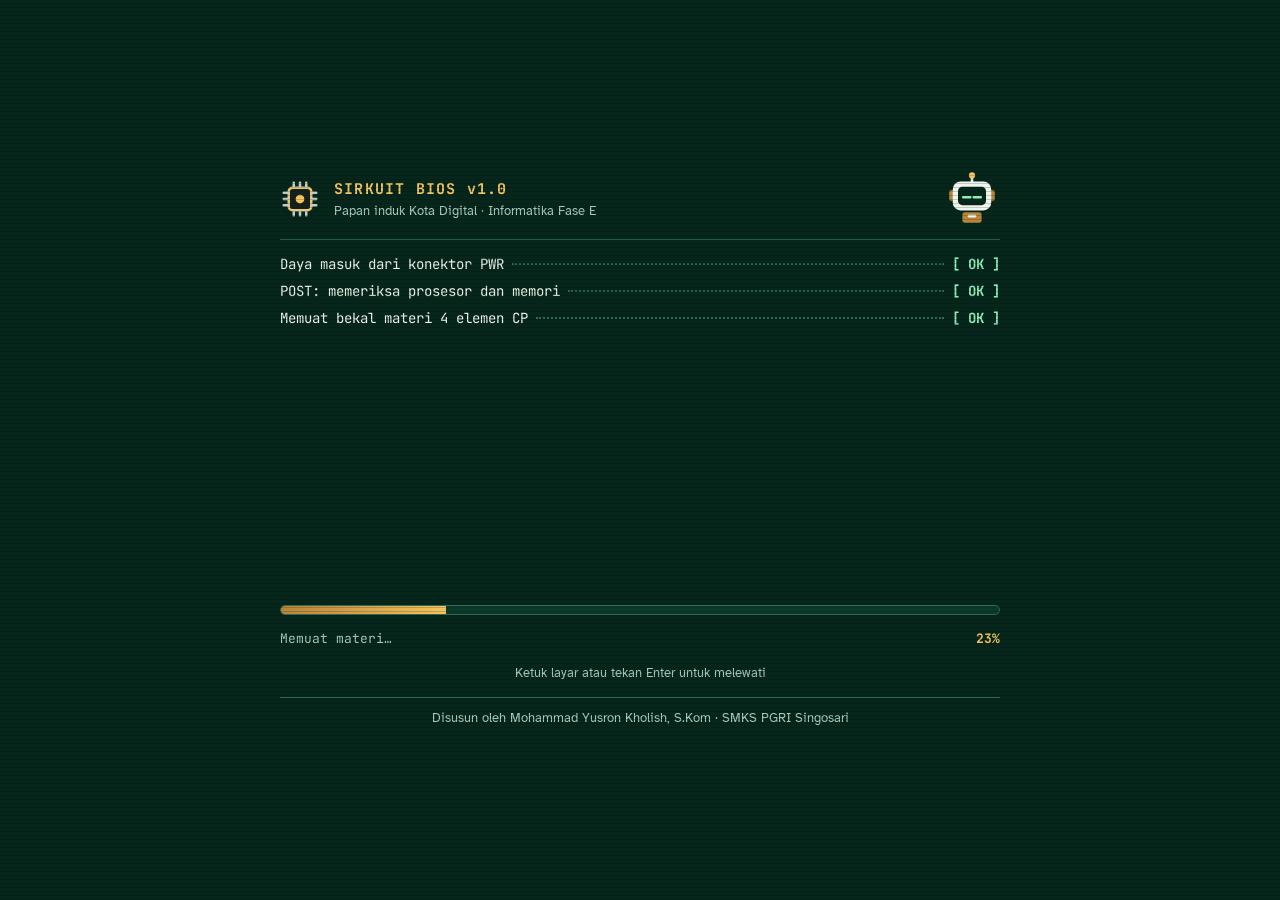
==== commit a0224566: "Tambah layar boot pembuka sebelum layar judul Layar pembuka bergaya POST BIOS (sekitar 4 detik, bisa" ====
--- a/gim-informatika-x/index.html
+++ b/gim-informatika-x/index.html
@@ -140,6 +140,37 @@
 .sp-txt{fill:var(--silk-dim);font-family:var(--f-mono);font-size:10px;font-weight:700}
 @keyframes draw{to{stroke-dashoffset:0}}
 @keyframes ledon{to{fill:var(--ok)}}
+
+/* ---------- Layar boot (sebelum layar judul) ---------- */
+.boot{position:fixed;inset:0;z-index:60;background:var(--mask-deep);display:grid;place-items:center;cursor:pointer;overflow:auto;
+  padding:max(16px,env(safe-area-inset-top,0px)) max(16px,env(safe-area-inset-right,0px)) max(16px,env(safe-area-inset-bottom,0px)) max(16px,env(safe-area-inset-left,0px))}
+.boot::after{content:"";position:fixed;inset:0;pointer-events:none;background:repeating-linear-gradient(0deg,var(--shade) 0 1px,transparent 1px 4px);opacity:.35}
+.boot-in{width:min(720px,100%);display:flex;flex-direction:column;gap:14px;font-family:var(--f-mono);font-variant-ligatures:none;animation:crt .5s ease-out both;transform-origin:center}
+@keyframes crt{0%{transform:scale(.6,.004);filter:brightness(3)}55%{transform:scale(1,.004);filter:brightness(2)}100%{transform:none;filter:none}}
+.boot-head{display:flex;align-items:center;gap:14px;border-bottom:1px solid var(--line);padding-bottom:12px}
+.boot-head .logo{width:40px;height:40px;flex:none}
+.boot-brand{font-weight:700;color:var(--copper-lit);letter-spacing:.08em;font-size:15px}
+.boot-sub{color:var(--silk-dim);font-size:13px;font-family:var(--f-body)}
+#boot-bit{margin-left:auto}
+.boot-log{list-style:none;padding:0;margin:0;display:flex;flex-direction:column;gap:5px;font-size:14px}
+.boot-log li{display:flex;align-items:baseline;gap:8px;animation:blIn .16s ease-out both}
+.bl-t{white-space:nowrap;overflow:hidden;text-overflow:ellipsis;min-width:0;color:var(--silk)}
+.bl-d{flex:1;min-width:14px;border-bottom:2px dotted var(--line);transform:translateY(-4px)}
+.bl-s{white-space:nowrap;font-weight:700;animation:blIn .14s .1s ease-out both}
+.bl-s.ok{color:var(--ok)} .bl-s.siap{color:var(--copper-lit)} .bl-s.padam{color:var(--silk-dim)}
+@keyframes blIn{from{opacity:0;transform:translateX(-6px)}to{opacity:1;transform:none}}
+.boot-bar{height:10px;border:1px solid var(--line);border-radius:99px;background:var(--mask);overflow:hidden}
+.boot-bar i{display:block;height:100%;width:0;background:linear-gradient(90deg,var(--copper),var(--copper-lit));transition:width .2s ease}
+.boot.ready .boot-bar i{box-shadow:0 0 14px var(--copper-lit)}
+.boot-meta{display:flex;justify-content:space-between;gap:12px;font-size:13px;color:var(--silk-dim)}
+.boot-meta b{color:var(--copper-lit);font-variant-numeric:tabular-nums}
+.boot.ready .boot-meta span{color:var(--ok);font-weight:700}
+.boot-skip{font-size:13px;color:var(--silk-dim);text-align:center;font-family:var(--f-body);animation:kedip 1.6s ease-in-out infinite}
+@keyframes kedip{50%{opacity:.35}}
+.boot-credit{font-family:var(--f-body);font-size:13px;color:var(--silk-dim);text-align:center;border-top:1px solid var(--line);padding-top:10px}
+.boot.out{animation:bootOut .3s ease-in forwards}
+@keyframes bootOut{to{opacity:0;filter:brightness(2.2)}}
+@media (max-width:420px){.boot-log{font-size:12.5px}.boot-brand{font-size:14px}}
 
 /* ---------- Papan sirkuit (peta) ---------- */
 .hub{display:grid;grid-template-columns:minmax(0,1fr) 340px;gap:28px;align-items:start}
@@ -1185,7 +1216,8 @@
 
 /* ---------- Gambar ---------- */
 function bit(mood = "biasa", size = 64) {
-  const mata = mood === "senang" ? '<path class="bel" d="M22 30q4-6 8 0M34 30q4-6 8 0"/>'
+  const mata = mood === "tidur" ? '<path class="bel" d="M22 30h8M34 30h8"/>'
+    : mood === "senang" ? '<path class="bel" d="M22 30q4-6 8 0M34 30q4-6 8 0"/>'
     : mood === "sedih" ? '<path class="bel" d="M22 27q4 5 8 0M34 27q4 5 8 0"/><path class="bel" d="M28 35q4-2 8 0"/>'
     : '<rect class="be" x="22" y="24" width="7" height="9" rx="2"/><rect class="be" x="35" y="24" width="7" height="9" rx="2"/>';
   return `<svg class="bit" viewBox="0 0 64 64" width="${size}" height="${size}" aria-hidden="true"><line class="ba" x1="32" y1="5" x2="32" y2="12"/><circle class="bl" cx="32" cy="5" r="3.5"/><rect class="bb" x="6" y="22" width="5" height="12" rx="2"/><rect class="bb" x="53" y="22" width="5" height="12" rx="2"/><rect class="bh" x="10" y="12" width="44" height="33" rx="9"/><rect class="bf" x="16" y="18" width="32" height="21" rx="5"/>${mata}<rect class="bb" x="21" y="47" width="22" height="12" rx="3"/><rect class="bh" x="27" y="50" width="10" height="3" rx="1.5"/></svg>`;
@@ -1637,7 +1669,7 @@
 window.addEventListener("popstate", e => { const st = e.state; go(st && st.v ? st.v : "peta", st ? st.p : null, {dariPop:true}); });
 
 function render() {
-  const v = rute.v, bar = !["splash", "profil"].includes(v);
+  const v = rute.v, bar = !["boot", "splash", "profil"].includes(v);
   $("#topbar").hidden = !bar; $("#demo-bar").hidden = !(DEMO && bar);
   const induk = MENU_INDUK[v] || v;
   $$(".nav [data-go]").forEach(b => { if (b.dataset.go === induk) b.setAttribute("aria-current", "page"); else b.removeAttribute("aria-current"); });
@@ -1674,6 +1706,58 @@
     }).join("");
   };
   return `<svg class="splash-art" viewBox="0 0 360 200" aria-hidden="true">${sisi(true)}${sisi(false)}<g class="bit" transform="translate(140 40) scale(1.25)">${bit("senang", 64).replace(/^<svg[^>]*>|<\/svg>$/g, "")}</g></svg>`;
+}
+
+/* Layar boot: komputer Kota Digital menyala (POST), lalu masuk ke layar judul */
+let BOOT = 0, BOOT_KELUAR = false;
+function barisBoot() {
+  const st = i => skorLevel(LEVEL[i].id) >= KONFIG.kktp ? ["TUNTAS", "ok"] : terbuka(i) ? ["SIAP", "siap"] : ["PADAM", "padam"];
+  const cpu = S.ujian && S.ujian.lulus ? ["AKTIF", "ok"] : ujianTerbuka() ? ["SIAP", "siap"] : ["PADAM", "padam"];
+  return [
+    ["Daya masuk dari konektor PWR", "OK", "ok", "Menyalakan daya…"],
+    ["POST: memeriksa prosesor dan memori", "OK", "ok", "Memeriksa perangkat keras…"],
+    ["Memuat bekal materi 4 elemen CP", "OK", "ok", "Memuat materi…"],
+    ...LEVEL.map((L, i) => [`${L.kode} ${L.nama} (${L.el})`, ...st(i), `Memeriksa chip ${L.kode}…`]),
+    ["CPU Ujian Akhir", ...cpu, "Memeriksa prosesor utama…"],
+    ["Membangunkan robot Bit", "OK", "ok", "Membangunkan Bit…"],
+    [S.profil ? `Profil pemain: ${S.profil.nama}` : "Profil pemain: baru", "OK", "ok", "Memuat profil…"]
+  ];
+}
+VIEW.boot = () => `<section class="boot" data-act="lewati-boot" aria-label="Layar pembuka. Tekan Enter atau ketuk untuk melewati.">
+  <div class="boot-in">
+    <div class="boot-head"><svg class="logo" viewBox="0 0 32 32" aria-hidden="true"><rect class="lg-a" x="7" y="7" width="18" height="18" rx="3"/><circle class="lg-b" cx="16" cy="16" r="3.5"/><path class="lg-c" d="M11 3v4M16 3v4M21 3v4M11 25v4M16 25v4M21 25v4M3 11h4M3 16h4M3 21h4M25 11h4M25 16h4M25 21h4"/></svg>
+      <div><p class="boot-brand">SIRKUIT BIOS v${esc(KONFIG.versi.split(" ")[0])}</p><p class="boot-sub">Papan induk Kota Digital · ${KONFIG.mapel} Fase ${KONFIG.fase}</p></div>
+      <div id="boot-bit">${bit("tidur", 56)}</div></div>
+    <ol class="boot-log" id="boot-log" aria-hidden="true"></ol>
+    <div class="boot-bar" aria-hidden="true"><i id="boot-fill"></i></div>
+    <div class="boot-meta"><span id="boot-stat">Menyalakan daya…</span><b id="boot-pct">0%</b></div>
+    <p class="boot-skip">Ketuk layar atau tekan Enter untuk melewati</p>
+    <p class="boot-credit">Disusun oleh ${esc(KONFIG.penyusun)} · ${esc(KONFIG.sekolah)}</p>
+  </div></section>`;
+MOUNT.boot = () => {
+  const id = ++BOOT, daftar = barisBoot(), log = $("#boot-log"), fill = $("#boot-fill"), pct = $("#boot-pct"), stat = $("#boot-stat");
+  BOOT_KELUAR = false; log.style.minHeight = `${daftar.length * 1.85}em`;
+  const tulis = k => {
+    const [t, s, c, ket] = daftar[k];
+    log.insertAdjacentHTML("beforeend", `<li><span class="bl-t">${esc(t)}</span><span class="bl-d"></span><span class="bl-s ${c}">[ ${s} ]</span></li>`);
+    const p = Math.round((k + 1) / daftar.length * 100); fill.style.width = p + "%"; pct.textContent = p + "%"; stat.textContent = ket;
+  };
+  const siap = () => {
+    if (id !== BOOT || rute.v !== "boot") return;
+    $(".boot").classList.add("ready"); stat.textContent = S.profil ? `Sistem siap. Halo lagi, ${S.profil.nama.split(" ")[0]}!` : "Sistem siap. Selamat datang!";
+    $("#boot-bit").innerHTML = bit("senang", 56);
+    setTimeout(() => { if (id === BOOT) selesaiBoot(); }, RM ? 1400 : 900);
+  };
+  if (RM) { daftar.forEach((_, k) => tulis(k)); siap(); return; }
+  let k = 0;
+  const lanjutBaris = () => { if (id !== BOOT || rute.v !== "boot") return; tulis(k++); if (k < daftar.length) setTimeout(lanjutBaris, 200); else siap(); };
+  setTimeout(lanjutBaris, 520);
+};
+function selesaiBoot() {
+  if (rute.v !== "boot" || BOOT_KELUAR) return; BOOT_KELUAR = true; BOOT++;
+  const el = $(".boot");
+  if (el && !RM) { el.classList.add("out"); setTimeout(() => go("splash", null, {ganti:true}), 280); }
+  else go("splash", null, {ganti:true});
 }
 
 VIEW.splash = () => `<section class="splash"><div class="splash-in">
@@ -2056,6 +2140,7 @@
 
 /* ---------- Aksi tombol ---------- */
 const AKSI = {
+  "lewati-boot"() { selesaiBoot(); },
   mulai() { if (rute.v !== "splash") return; bunyi("klik"); go(S.profil ? "peta" : "profil"); },
   "simpan-profil"() {
     const nama = $("#in-nama").value.trim().replace(/\s+/g, " "), kelas = $("#in-kelas").value.trim().replace(/\s+/g, " "), err = $("#err-profil");
@@ -2134,12 +2219,14 @@
       const i = f.indexOf(document.activeElement); if (e.shiftKey && i <= 0) { e.preventDefault(); f[f.length - 1].focus(); } else if (!e.shiftKey && i === f.length - 1) { e.preventDefault(); f[0].focus(); } }
     return;
   }
-  if (rute.v === "splash" && (e.key === "Enter" || e.key === " " || e.key === "Escape")) { e.preventDefault(); AKSI.mulai(); return; }
+  if (rute.v === "boot") { if (e.key === "Enter" || e.key === " " || e.key === "Escape") { e.preventDefault(); AKSI["lewati-boot"](); } return; }
+  if (rute.v === "splash" && !e.repeat && (e.key === "Enter" || e.key === " " || e.key === "Escape")) { e.preventDefault(); AKSI.mulai(); return; }
   if (CTL && CTL.key && rute.v === "main" && !(MAIN && MAIN.dicek)) CTL.key(e);
 });
 
 /* ---------- Mulai ---------- */
 function start() {
+  rute = {v:"boot", p:null};
   const h = (location.hash || "").replace("#", ""), boleh = ["peta","tujuan","rapor","guru","tentang"];
   if (boleh.includes(h)) { rute = {v:h, p:null}; if (BUTUH_PROFIL.includes(h) && !S.profil) rute = {v:"profil", p:null}; }
   pasangRiwayat(rute, true); render();
